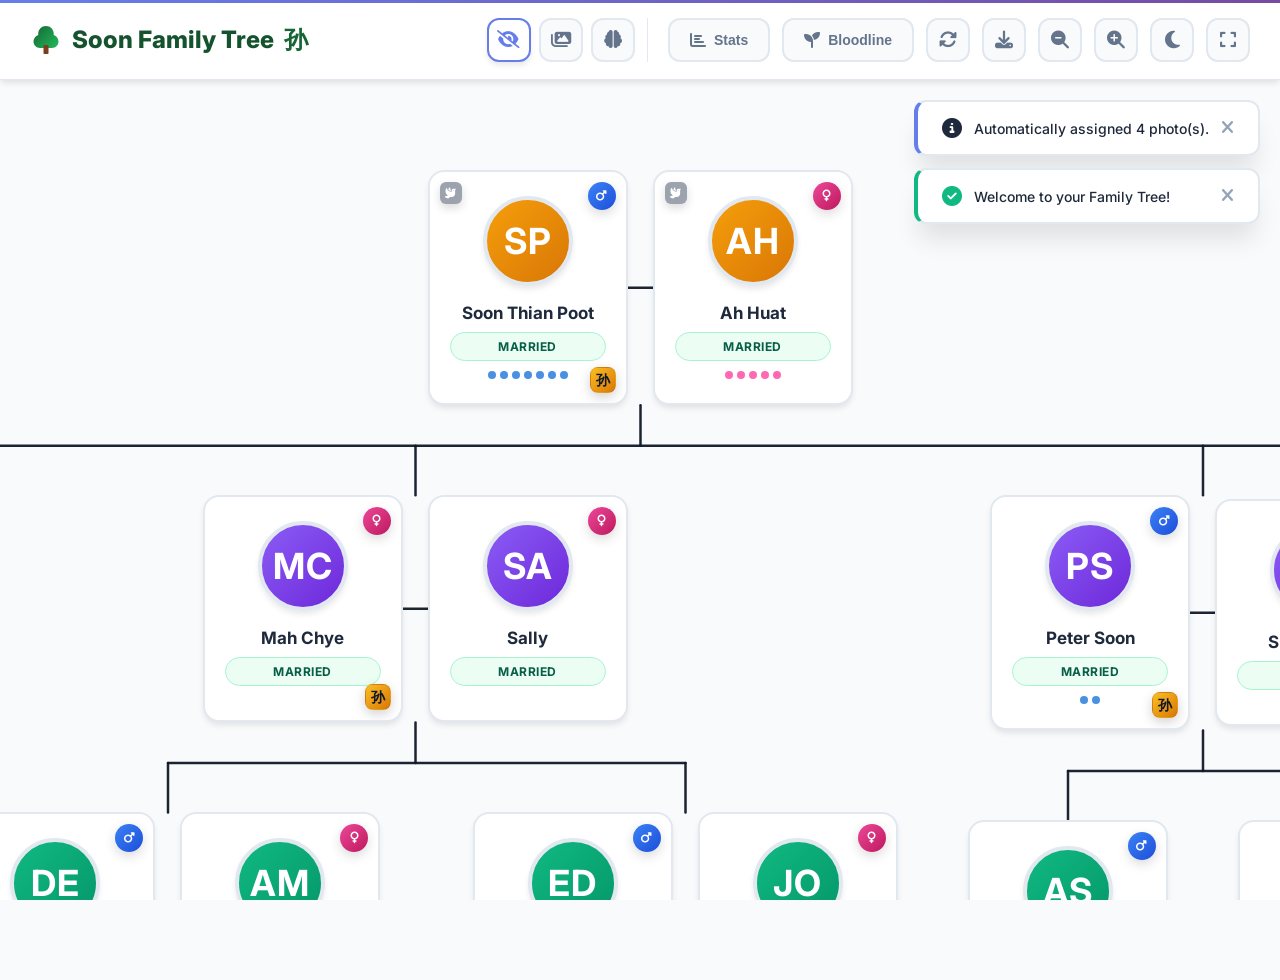
==== index.html @ af9b9096 "Initial commit: Family Tree website with all images" ====
<!DOCTYPE html>
<html lang="en">
<head>
    <meta charset="UTF-8">
    <meta name="viewport" content="width=device-width, initial-scale=1.0">
    <title>Soon Family Tree</title>
    <link rel="preconnect" href="https://fonts.googleapis.com">
    <link rel="preconnect" href="https://fonts.gstatic.com" crossorigin>
    <link href="https://fonts.googleapis.com/css2?family=Inter:wght@400;500;600;700;800;900&display=swap" rel="stylesheet">
    <link rel="stylesheet" href="styles.css">
    <link rel="stylesheet" href="https://cdnjs.cloudflare.com/ajax/libs/font-awesome/6.4.0/css/all.min.css">
</head>
<body>
    <div class="top-controls">
        <div class="app-title">
            <img class="title-logo" src="tree.svg" alt="Tree logo">
            <span class="title-text">Soon Family Tree <span class="title-cn" lang="zh-Hans">孙</span></span>
        </div>
        <div class="view-controls">
            <div class="mode-toggle">
                <button class="control-btn mode-btn is-active" id="modeDiscreetBtn" data-mode="discreet" title="Discreet mode (photos hidden)">
                    <i class="fas fa-eye-slash"></i>
                </button>
                <button class="control-btn mode-btn" id="modeFilledBtn" data-mode="filled" title="Filled mode (photos shown)">
                    <i class="fas fa-images"></i>
                </button>
                <button class="control-btn mode-btn" id="modeQuizBtn" data-mode="quiz" title="Quiz mode (photos shuffled)">
                    <i class="fas fa-brain"></i>
                </button>
            </div>
            <button class="control-btn stats-btn" id="statsBtn" title="Statistics">
                <i class="fas fa-chart-bar"></i>
                <span>Stats</span>
            </button>
            <button class="control-btn stats-btn" id="bloodlineFilterBtn" title="Toggle main bloodline filter">
                <i class="fas fa-seedling"></i>
                <span>Bloodline</span>
            </button>
            <button class="control-btn" id="refreshPhotosBtn" title="Remove all photos from tree">
                <i class="fas fa-sync-alt"></i>
            </button>
            <div style="position: relative;">
                <button class="control-btn" id="exportBtn" title="Export">
                    <i class="fas fa-download"></i>
                </button>
                <div class="export-menu" id="exportMenu">
                    <div class="export-menu-item" id="exportJsonBtn">
                        <i class="fas fa-file-code"></i>
                        <span>Export JSON</span>
                    </div>
                    <div class="export-menu-item" id="printBtn">
                        <i class="fas fa-print"></i>
                        <span>Print Tree</span>
                    </div>
                </div>
            </div>
            <button class="control-btn" id="zoomOutBtn" title="Zoom Out">
                <i class="fas fa-search-minus"></i>
            </button>
            <button class="control-btn" id="zoomInBtn" title="Zoom In">
                <i class="fas fa-search-plus"></i>
            </button>
            <button class="control-btn dark-mode-toggle" id="darkModeBtn" title="Toggle Dark Mode">
                <i class="fas fa-moon"></i>
            </button>
            <button class="control-btn" id="fullscreenBtn" title="Fullscreen">
                <i class="fas fa-expand"></i>
            </button>
        </div>
    </div>

    <!-- Toast Container -->
    <div class="toast-container" id="toastContainer"></div>

    <!-- Stats Modal -->
    <div class="stats-modal" id="statsModal">
        <div class="stats-modal-content">
            <div class="stats-header">
                <h2 class="stats-title">Family Statistics</h2>
                <span class="stats-close" id="statsCloseBtn">&times;</span>
            </div>
            <div class="stats-grid" id="statsGrid">
                <!-- Stats will be generated here -->
            </div>
            <div class="stats-section">
                <h3 class="stats-section-title">
                    <i class="fas fa-layer-group"></i>
                    Generation Breakdown
                </h3>
                <div class="generation-stats" id="generationStats">
                    <!-- Generation stats will be generated here -->
                </div>
            </div>
        </div>
    </div>

    <div class="main-content-wrapper">
        <div class="tree-wrapper" id="treeWrapper">
            <div class="tree-container" id="treeContainer">
                <svg class="connection-lines" id="connectionLines"></svg>
                <div class="tree" id="familyTree">
                    <!-- Family tree will be generated here -->
                </div>
            </div>
        </div>

        <!-- Profile Sidebar -->
        <div id="profileSidebar" class="profile-sidebar">
            <div class="profile-sidebar-content">
                <div class="profile-header">
                    <h2 class="profile-title">MEMBER PROFILE</h2>
                    <span class="profile-close">&times;</span>
                </div>
                <div class="profile-body">
                    <div class="profile-photo-container">
                        <img id="profilePhoto" src="" alt="" class="profile-photo-img">
                        <div id="profilePhotoPlaceholder" class="profile-photo-placeholder">
                            <i class="fas fa-user"></i>
                        </div>
                    </div>
                    
                    <form id="profileEditForm" class="profile-edit-form">
                        <div class="form-group">
                            <label for="profileFirstName">First Name:</label>
                            <input type="text" id="profileFirstName" required>
                        </div>
                        <div class="form-group">
                            <label for="profileLastName">Last Name:</label>
                            <input type="text" id="profileLastName" required>
                        </div>
                        <div class="form-group">
                            <label for="profileBirthday">Birthday:</label>
                            <input type="text" id="profileBirthday" placeholder="dd/mm/yyyy" pattern="\d{2}/\d{2}/\d{4}">
                        </div>
                        <div class="form-group">
                            <label for="profileGender">Gender:</label>
                            <select id="profileGender">
                                <option value="male">Male</option>
                                <option value="female">Female</option>
                            </select>
                        </div>
                        <div class="form-group">
                            <label for="profileRelationship">Relationship Status:</label>
                            <select id="profileRelationship">
                                <option value="single">Single</option>
                                <option value="bf_gf">BF/GF</option>
                                <option value="dating">Dating</option>
                                <option value="married">Married</option>
                            </select>
                        </div>
                        <div class="form-group inline-checkbox">
                            <label class="checkbox-label" for="profilePassedOn">
                                <input type="checkbox" id="profilePassedOn">
                                <span>Passed on</span>
                            </label>
                        </div>
                        <div class="form-group">
                            <label for="profileBiography">Biography:</label>
                            <textarea id="profileBiography" rows="4" placeholder="No biography added yet."></textarea>
                        </div>
                        <div class="profile-form-actions">
                            <button type="submit" class="btn btn-primary">Save Changes</button>
                        </div>
                    </form>
                    
                    <div class="profile-actions">
                        <button class="profile-btn add-child-btn" id="addChildBtn">
                            <i class="fas fa-baby"></i>
                            <span>Add Child</span>
                        </button>
                        <button class="profile-btn add-spouse-btn" id="addSpouseBtn">
                            <i class="fas fa-heart"></i>
                            <span>Add Spouse</span>
                        </button>
                    </div>
                    
                    <div class="family-members-section">
                        <div class="family-group">
                            <div class="family-label">Parents</div>
                            <div id="profileParents" class="family-list"></div>
                        </div>
                        <div class="family-group">
                            <div class="family-label">Children</div>
                            <div id="profileChildren" class="family-list"></div>
                        </div>
                        <div class="family-group">
                            <div class="family-label">Grandchildren</div>
                            <div id="profileGrandchildren" class="family-list"></div>
                        </div>
                    </div>
                </div>
            </div>
        </div>
    </div>

    <div class="photo-gallery">
        <div class="gallery-label">PHOTOS</div>
        <button class="gallery-nav-btn left" id="galleryPrevBtn">
            <i class="fas fa-chevron-left"></i>
        </button>
        <div class="gallery-container" id="photoGallery">
            <!-- Photos will be generated here -->
        </div>
        <button class="gallery-nav-btn right" id="galleryNextBtn">
            <i class="fas fa-chevron-right"></i>
        </button>
    </div>

    <!-- Modal for adding/editing family members -->
    <div id="memberModal" class="modal">
        <div class="modal-content">
            <span class="close">&times;</span>
            <h2 id="modalTitle">Add Family Member</h2>
            <form id="memberForm">
                <div class="form-group">
                    <label for="name">Name:</label>
                    <input type="text" id="name" required>
                </div>
                <div class="form-group">
                    <label for="age">Age:</label>
                    <input type="number" id="age" min="0" max="150">
                </div>
                <div class="form-group">
                    <label for="gender">Gender:</label>
                    <select id="gender">
                        <option value="male">Male</option>
                        <option value="female">Female</option>
                    </select>
                </div>
                <div class="form-group">
                    <label for="relationshipStatus">Relationship Status:</label>
                    <select id="relationshipStatus">
                        <option value="single">Single</option>
                        <option value="bf_gf">BF/GF</option>
                        <option value="dating">Dating</option>
                        <option value="married">Married</option>
                    </select>
                </div>
                <div class="form-group inline-checkbox">
                    <label class="checkbox-label" for="passedOn">
                        <input type="checkbox" id="passedOn">
                        <span>Passed on</span>
                    </label>
                </div>
                <div class="form-group">
                    <label for="photo">Photo URL (optional):</label>
                    <input type="text" id="photo" placeholder="https://...">
                </div>
                <div class="form-group">
                    <label for="relation">Relation:</label>
                    <select id="relation">
                        <option value="parent">Parent</option>
                        <option value="child">Child</option>
                        <option value="spouse">Spouse</option>
                    </select>
                </div>
                <div class="form-actions">
                    <button type="submit" class="btn btn-primary">Save</button>
                    <button type="button" class="btn btn-secondary" id="cancelBtn">Cancel</button>
                </div>
            </form>
        </div>
    </div>


    <script src="script.js"></script>
</body>
</html>
---- styles.css ----
* {
    margin: 0;
    padding: 0;
    box-sizing: border-box;
}

:root {
    --primary-color: #667eea;
    --secondary-color: #764ba2;
    --accent-color: #f093fb;
    --success-color: #10b981;
    --warning-color: #f59e0b;
    --danger-color: #ef4444;
    --connector-color: #111827;
    --connector-opacity: 0.95;
    --tree-level-gap: 90px;
    --tree-sibling-gap: 70px;
    --bg-primary: #ffffff;
    --bg-secondary: #f8fafc;
    --bg-tertiary: #f1f5f9;
    --text-primary: #1e293b;
    --text-secondary: #64748b;
    --text-tertiary: #94a3b8;
    --border-color: #e2e8f0;
    --shadow-sm: 0 1px 2px 0 rgba(0, 0, 0, 0.05);
    --shadow-md: 0 4px 6px -1px rgba(0, 0, 0, 0.1);
    --shadow-lg: 0 10px 15px -3px rgba(0, 0, 0, 0.1);
    --shadow-xl: 0 20px 25px -5px rgba(0, 0, 0, 0.1);
    --gradient-primary: linear-gradient(135deg, #667eea 0%, #764ba2 100%);
    --gradient-accent: linear-gradient(135deg, #f093fb 0%, #f5576c 100%);
    --gradient-success: linear-gradient(135deg, #10b981 0%, #059669 100%);
}

body.dark-mode {
    --bg-primary: #1e293b;
    --bg-secondary: #0f172a;
    --bg-tertiary: #334155;
    --text-primary: #f1f5f9;
    --text-secondary: #cbd5e1;
    --text-tertiary: #94a3b8;
    --border-color: #334155;
    --connector-color: #e5e7eb;
}

body {
    font-family: 'Inter', -apple-system, BlinkMacSystemFont, 'Segoe UI', Roboto, Oxygen, Ubuntu, Cantarell, sans-serif;
    background: var(--bg-secondary);
    min-height: 100vh;
    overflow-x: hidden;
    color: var(--text-primary);
    transition: background 0.3s ease, color 0.3s ease;
}

body.dark-mode .app-title {
    color: #86efac;
}

body.dark-mode .title-cn {
    color: #86efac;
}

/* Top Controls */
.top-controls {
    position: fixed;
    top: 0;
    left: 0;
    right: 0;
    height: 80px;
    background: var(--bg-primary);
    display: flex;
    justify-content: space-between;
    align-items: center;
    padding: 0 30px;
    box-shadow: var(--shadow-md);
    z-index: 100;
    backdrop-filter: blur(10px);
    border-bottom: 1px solid var(--border-color);
}

.top-controls::before {
    content: '';
    position: absolute;
    top: 0;
    left: 0;
    right: 0;
    height: 3px;
    background: var(--gradient-primary);
}

.app-title {
    font-size: 24px;
    font-weight: 800;
    color: #14532d;
    display: flex;
    align-items: center;
    gap: 10px;
}

.title-logo {
    width: 32px;
    height: 32px;
    flex: 0 0 auto;
}

.title-text {
    display: inline-flex;
    align-items: baseline;
    gap: 10px;
}

.title-cn {
    font-weight: 900;
    color: #166534;
    letter-spacing: 0;
}

.search-container {
    position: relative;
    width: 350px;
}

.search-icon {
    position: absolute;
    left: 18px;
    top: 50%;
    transform: translateY(-50%);
    color: var(--text-tertiary);
    font-size: 16px;
    pointer-events: none;
    transition: color 0.3s ease;
}

.search-input {
    width: 100%;
    padding: 14px 18px 14px 48px;
    border: 2px solid var(--border-color);
    border-radius: 12px;
    font-size: 15px;
    outline: none;
    transition: all 0.3s ease;
    background: var(--bg-secondary);
    color: var(--text-primary);
    font-weight: 500;
}

.search-input:focus {
    border-color: var(--primary-color);
    background: var(--bg-primary);
    box-shadow: 0 0 0 4px rgba(102, 126, 234, 0.1);
}

.search-input:focus + .search-icon {
    color: var(--primary-color);
}

.search-input::placeholder {
    color: var(--text-tertiary);
}

.view-controls {
    display: flex;
    gap: 12px;
    align-items: center;
}

.mode-toggle {
    display: flex;
    gap: 8px;
    align-items: center;
    padding-right: 12px;
    margin-right: 8px;
    border-right: 1px solid var(--border-color);
}

.control-btn {
    width: 44px;
    height: 44px;
    border: 2px solid var(--border-color);
    background: var(--bg-secondary);
    border-radius: 12px;
    cursor: pointer;
    display: flex;
    align-items: center;
    justify-content: center;
    transition: all 0.3s cubic-bezier(0.4, 0, 0.2, 1);
    color: var(--text-secondary);
    font-size: 18px;
    position: relative;
    overflow: hidden;
}

.control-btn::before {
    content: '';
    position: absolute;
    top: 50%;
    left: 50%;
    width: 0;
    height: 0;
    border-radius: 50%;
    background: var(--primary-color);
    transform: translate(-50%, -50%);
    transition: width 0.4s, height 0.4s;
    opacity: 0.1;
}

.control-btn:hover::before {
    width: 100px;
    height: 100px;
}

.control-btn:hover {
    background: var(--bg-primary);
    border-color: var(--primary-color);
    color: var(--primary-color);
    transform: translateY(-2px);
    box-shadow: var(--shadow-md);
}

.control-btn.is-active {
    background: var(--bg-primary);
    border-color: var(--primary-color);
    color: var(--primary-color);
    box-shadow: var(--shadow-md);
}

.control-btn:active {
    transform: translateY(0);
}

.control-btn.dark-mode-toggle {
    font-size: 20px;
}

.stats-btn {
    padding: 10px 20px;
    height: 44px;
    width: auto;
    border-radius: 12px;
    font-weight: 600;
    font-size: 14px;
    gap: 8px;
}

.stats-btn i {
    font-size: 16px;
}

/* Main Content Wrapper */
.main-content-wrapper {
    display: flex;
    margin-top: 80px;
    height: calc(100vh - 190px);
}

.main-content-wrapper.mode-discreet {
    height: calc(100vh - 80px);
}

/* Tree Wrapper */
.tree-wrapper {
    flex: 1;
    padding: 60px 40px 140px;
    min-height: calc(100vh - 220px);
    overflow: hidden;
    transition: margin-right 0.3s ease;
    cursor: grab;
    position: relative;
    user-select: none;
    display: flex;
    justify-content: center;
    align-items: flex-start;
}

.main-content-wrapper.mode-discreet .tree-wrapper {
    padding-bottom: 60px;
    min-height: calc(100vh - 140px);
}

.tree-wrapper.panning {
    cursor: grabbing;
}

.tree-container {
    position: relative;
    display: inline-block;
    width: max-content;
    height: max-content;
    transform-origin: 0 0;
    transition: transform 0.1s ease-out;
}

.connection-lines {
    position: absolute;
    top: 0;
    left: 0;
    width: 100%;
    height: 100%;
    pointer-events: none;
    z-index: 1;
}

.tree {
    position: relative;
    z-index: 2;
    display: inline-flex;
    justify-content: center;
    align-items: flex-start;
    gap: var(--tree-sibling-gap);
    padding: 30px 40px 80px;
}

/* Org-chart Tree Layout */
.org-tree {
    display: flex;
    flex-direction: column;
    align-items: center;
    position: relative;
}

.org-node {
    position: relative;
    display: inline-flex;
    flex-direction: column;
    align-items: center;
}

.org-children {
    display: flex;
    flex-direction: row;
    justify-content: center;
    align-items: flex-start;
    gap: var(--tree-sibling-gap);
    margin-top: var(--tree-level-gap);
    flex-wrap: nowrap;
}

.generation-label {
    font-size: 20px;
    font-weight: 800;
    color: var(--primary-color);
    text-align: center;
    margin-bottom: 18px;
    letter-spacing: 2px;
    text-transform: uppercase;
    display: inline-flex;
    align-items: center;
    gap: 12px;
    padding: 10px 24px;
    background: var(--bg-primary);
    border-radius: 12px;
    box-shadow: var(--shadow-md);
    border: 2px solid var(--border-color);
}

.generation-label i {
    font-size: 22px;
    background: var(--gradient-primary);
    -webkit-background-clip: text;
    -webkit-text-fill-color: transparent;
}

.generation-line {
    width: 100%;
    height: 3px;
    background: linear-gradient(to right, transparent, var(--primary-color), transparent);
    margin-bottom: 40px;
    border-radius: 2px;
    box-shadow: 0 2px 8px rgba(102, 126, 234, 0.2);
}

.generation {
    display: flex;
    justify-content: center;
    gap: 50px;
    flex-wrap: wrap;
}

/* Generation 2 - 12 kids in one line */
.generation-wrapper:nth-child(2) .generation {
    flex-wrap: nowrap;
    overflow-x: auto;
    justify-content: flex-start;
    padding: 10px 0;
    gap: 30px;
}

/* Generation 3 and 4 - more spacing for expansion */
.generation-wrapper:nth-child(3) .generation,
.generation-wrapper:nth-child(4) .generation {
    gap: 80px;
}

.couple-container {
    display: flex;
    gap: 25px;
    align-items: center;
}

.children-row {
    display: flex;
    justify-content: center;
    gap: 35px;
    margin-top: 60px;
    flex-wrap: wrap;
}

/* Connection lines sit above background, below cards */
.connection-lines line {
    shape-rendering: geometricPrecision;
}

/* Person Card */
.person-card {
    background: var(--bg-primary);
    border-radius: 16px;
    padding: 24px 20px;
    width: 200px;
    box-shadow: var(--shadow-md);
    cursor: pointer;
    transition: all 0.4s cubic-bezier(0.4, 0, 0.2, 1);
    position: relative;
    flex-shrink: 0;
    user-select: none;
    border: 2px solid var(--border-color);
    overflow: hidden;
}

.person-card::before {
    content: '';
    position: absolute;
    top: 0;
    left: 0;
    right: 0;
    height: 4px;
    background: var(--gradient-primary);
    transform: scaleX(0);
    transition: transform 0.4s ease;
}

.person-card:hover::before {
    transform: scaleX(1);
}

.person-card:hover {
    transform: translateY(-8px) scale(1.02);
    box-shadow: var(--shadow-xl);
    border-color: var(--primary-color);
}

.passed-on-indicator {
    position: absolute;
    top: 10px;
    left: 10px;
    width: 22px;
    height: 22px;
    border-radius: 6px;
    background: #9ca3af;
    color: #ffffff;
    display: flex;
    align-items: center;
    justify-content: center;
    font-size: 11px;
    box-shadow: 0 4px 10px rgba(0, 0, 0, 0.15);
    z-index: 12;
}

.gender-badge {
    position: absolute;
    top: 10px;
    right: 10px;
    width: 28px;
    height: 28px;
    border-radius: 50%;
    display: flex;
    align-items: center;
    justify-content: center;
    color: #fff;
    font-size: 12px;
    box-shadow: 0 4px 12px rgba(0, 0, 0, 0.15);
    z-index: 11;
}

.gender-badge.male {
    background: linear-gradient(135deg, #3b82f6 0%, #1d4ed8 100%);
}

.gender-badge.female {
    background: linear-gradient(135deg, #ec4899 0%, #be185d 100%);
}

.bloodline-badge {
    position: absolute;
    right: 10px;
    bottom: 10px;
    width: 26px;
    height: 26px;
    border-radius: 8px;
    background: linear-gradient(135deg, #fbbf24 0%, #d97706 100%);
    color: #111827;
    display: flex;
    align-items: center;
    justify-content: center;
    font-weight: 900;
    font-size: 14px;
    box-shadow: 0 4px 12px rgba(0, 0, 0, 0.18);
    z-index: 12;
    border: 1px solid rgba(0, 0, 0, 0.08);
}

.bloodline-badge span {
    line-height: 1;
}

.person-card.dimmed-by-filter {
    filter: grayscale(0.35);
}

.person-photo {
    width: 90px;
    height: 90px;
    border-radius: 50%;
    margin: 0 auto 16px;
    object-fit: cover;
    display: block;
    cursor: pointer;
    transition: all 0.3s ease;
    border: 4px solid var(--border-color);
    box-shadow: var(--shadow-md);
}

.person-photo:hover {
    transform: scale(1.1) rotate(5deg);
    border-color: var(--primary-color);
}

.person-photo.drag-over,
.person-placeholder.drag-over {
    border-color: var(--primary-color) !important;
    background: rgba(102, 126, 234, 0.1) !important;
    transform: scale(1.1);
    box-shadow: 0 0 20px rgba(102, 126, 234, 0.5);
}

.person-placeholder {
    width: 90px;
    height: 90px;
    border-radius: 50%;
    margin: 0 auto 16px;
    background: var(--gradient-primary);
    display: flex;
    cursor: pointer;
    transition: all 0.3s ease;
    align-items: center;
    justify-content: center;
    color: white;
    font-size: 36px;
    font-weight: 700;
    cursor: pointer;
    transition: all 0.3s ease;
    border: 4px solid var(--border-color);
    box-shadow: var(--shadow-md);
    text-transform: uppercase;
    letter-spacing: 1px;
}

.person-placeholder:hover {
    transform: scale(1.1) rotate(-5deg);
    box-shadow: var(--shadow-lg);
}

/* Avatar colors based on gender and generation */
.person-placeholder.male {
    background: linear-gradient(135deg, #3b82f6 0%, #1d4ed8 100%);
}

.person-placeholder.female {
    background: linear-gradient(135deg, #ec4899 0%, #be185d 100%);
}

.person-placeholder.generation-1 {
    background: linear-gradient(135deg, #f59e0b 0%, #d97706 100%);
}

.person-placeholder.generation-2 {
    background: linear-gradient(135deg, #8b5cf6 0%, #6d28d9 100%);
}

.person-placeholder.generation-3 {
    background: linear-gradient(135deg, #10b981 0%, #059669 100%);
}

.person-placeholder.generation-4 {
    background: linear-gradient(135deg, #06b6d4 0%, #0891b2 100%);
}

.person-name {
    font-size: 17px;
    font-weight: 700;
    color: var(--text-primary);
    margin-bottom: 8px;
    text-align: center;
    line-height: 1.3;
}

.person-age {
    font-size: 14px;
    color: var(--text-secondary);
    text-align: center;
    margin-bottom: 6px;
    font-weight: 500;
}

.relationship-pill {
    display: inline-flex;
    justify-content: center;
    align-items: center;
    width: 100%;
    padding: 6px 10px;
    border-radius: 999px;
    font-size: 12px;
    font-weight: 700;
    color: #0f172a;
    background: var(--bg-tertiary);
    border: 1px solid var(--border-color);
    margin: 0 auto 10px;
    text-transform: uppercase;
    letter-spacing: 0.5px;
}

.relationship-pill.married {
    color: #065f46;
    background: #ecfdf3;
    border-color: #a7f3d0;
}

.relationship-pill.dating {
    color: #9a3412;
    background: #fff7ed;
    border-color: #fed7aa;
}

.relationship-pill.bf_gf {
    color: #7c2d12;
    background: #fffbeb;
    border-color: #fde68a;
}

.person-birthday {
    font-size: 13px;
    color: var(--text-tertiary);
    text-align: center;
    margin-bottom: 10px;
    display: flex;
    align-items: center;
    justify-content: center;
    gap: 6px;
}

.person-birthday i {
    font-size: 12px;
}

.gender-indicators {
    display: flex;
    justify-content: center;
    gap: 4px;
    flex-wrap: wrap;
}

.gender-dot {
    width: 8px;
    height: 8px;
    border-radius: 50%;
}

.gender-dot.male {
    background: #4A90E2;
}

.gender-dot.female {
    background: #E24A90;
}

.gender-dot.son-dot {
    background: #4A90E2;
}

.gender-dot.daughter-dot {
    background: #FF69B4;
}

/* Photo Gallery */
.photo-gallery {
    position: fixed;
    bottom: 0;
    left: 0;
    right: 0;
    height: 100px;
    background: transparent;
    border-top: none;
    display: flex;
    align-items: flex-end;
    padding: 0 40px 10px 100px;
    gap: 15px;
    z-index: 100;
}

.photo-gallery.mode-discreet {
    display: none;
}

.gallery-label {
    position: absolute;
    left: 30px;
    font-size: 12px;
    font-weight: 600;
    color: #999;
    letter-spacing: 1px;
}

.gallery-container {
    flex: 1;
    display: flex;
    gap: 12px;
    overflow-x: auto;
    overflow-y: hidden;
    scroll-behavior: smooth;
    padding: 0 0 5px 0;
}

.gallery-container::-webkit-scrollbar {
    height: 4px;
}

.gallery-container::-webkit-scrollbar-track {
    background: #f0f0f0;
}

.gallery-container::-webkit-scrollbar-thumb {
    background: #ccc;
    border-radius: 2px;
}

.gallery-photo {
    width: 80px;
    height: 80px;
    border-radius: 50%;
    object-fit: cover;
    cursor: pointer;
    transition: all 0.3s ease;
    flex-shrink: 0;
    border: 3px solid transparent;
}

.gallery-photo:hover {
    border-color: #667eea;
    transform: scale(1.05);
}

.gallery-photo.draggable-photo {
    cursor: grab;
}

.gallery-photo.draggable-photo:active {
    cursor: grabbing;
}

.gallery-photo.photo-used {
    filter: grayscale(100%) brightness(0.7);
    opacity: 0.4;
    cursor: not-allowed;
    border-color: #ccc !important;
}

.gallery-photo.photo-used:hover {
    filter: grayscale(100%) brightness(0.7);
    opacity: 0.5;
    transform: scale(1.0);
    border-color: #999 !important;
}

.gallery-empty {
    display: flex;
    align-items: center;
    gap: 10px;
    font-weight: 600;
    color: #666;
    padding: 20px;
}

.gallery-empty i {
    color: var(--text-tertiary);
    font-size: 16px;
}

.gallery-nav-btn {
    width: 36px;
    height: 36px;
    border: 1px solid #e0e0e0;
    background: white;
    border-radius: 50%;
    cursor: pointer;
    display: flex;
    align-items: center;
    justify-content: center;
    transition: all 0.3s ease;
    color: #666;
}

.gallery-nav-btn:hover {
    background: #f5f5f5;
    border-color: #999;
}

.gallery-nav-btn.left {
    position: absolute;
    left: 10px;
}

.gallery-nav-btn.right {
    position: absolute;
    right: 10px;
}

/* Toast Notifications */
.toast-container {
    position: fixed;
    top: 100px;
    right: 20px;
    z-index: 9999;
    display: flex;
    flex-direction: column;
    gap: 12px;
    pointer-events: none;
}

.toast {
    background: var(--bg-primary);
    color: var(--text-primary);
    padding: 16px 24px;
    border-radius: 12px;
    box-shadow: var(--shadow-xl);
    display: flex;
    align-items: center;
    gap: 12px;
    min-width: 300px;
    max-width: 400px;
    animation: slideInRight 0.4s cubic-bezier(0.4, 0, 0.2, 1);
    pointer-events: all;
    border: 2px solid var(--border-color);
    border-left: 4px solid var(--primary-color);
}

.toast.success {
    border-left-color: var(--success-color);
}

.toast.error {
    border-left-color: var(--danger-color);
}

.toast.warning {
    border-left-color: var(--warning-color);
}

.toast-icon {
    font-size: 20px;
    flex-shrink: 0;
}

.toast.success .toast-icon {
    color: var(--success-color);
}

.toast.error .toast-icon {
    color: var(--danger-color);
}

.toast.warning .toast-icon {
    color: var(--warning-color);
}

.toast-message {
    flex: 1;
    font-size: 14px;
    font-weight: 500;
}

.toast-close {
    cursor: pointer;
    color: var(--text-tertiary);
    font-size: 18px;
    transition: color 0.2s;
}

.toast-close:hover {
    color: var(--text-primary);
}

@keyframes slideInRight {
    from {
        transform: translateX(400px);
        opacity: 0;
    }
    to {
        transform: translateX(0);
        opacity: 1;
    }
}

@keyframes slideOutRight {
    from {
        transform: translateX(0);
        opacity: 1;
    }
    to {
        transform: translateX(400px);
        opacity: 0;
    }
}

.toast.removing {
    animation: slideOutRight 0.3s cubic-bezier(0.4, 0, 1, 1) forwards;
}

/* Stats Modal */
.stats-modal {
    display: none;
    position: fixed;
    z-index: 1001;
    left: 0;
    top: 0;
    width: 100%;
    height: 100%;
    background-color: rgba(0, 0, 0, 0.6);
    backdrop-filter: blur(4px);
    animation: fadeIn 0.3s ease;
}

.stats-modal.active {
    display: flex;
    align-items: center;
    justify-content: center;
}

.stats-modal-content {
    background: var(--bg-primary);
    border-radius: 20px;
    padding: 40px;
    width: 90%;
    max-width: 800px;
    max-height: 80vh;
    overflow-y: auto;
    box-shadow: var(--shadow-xl);
    animation: slideUp 0.4s cubic-bezier(0.4, 0, 0.2, 1);
    border: 2px solid var(--border-color);
}

@keyframes slideUp {
    from {
        transform: translateY(50px);
        opacity: 0;
    }
    to {
        transform: translateY(0);
        opacity: 1;
    }
}

.stats-header {
    display: flex;
    justify-content: space-between;
    align-items: center;
    margin-bottom: 30px;
}

.stats-title {
    font-size: 32px;
    font-weight: 800;
    background: var(--gradient-primary);
    -webkit-background-clip: text;
    -webkit-text-fill-color: transparent;
    background-clip: text;
}

.stats-close {
    font-size: 32px;
    color: var(--text-tertiary);
    cursor: pointer;
    transition: color 0.3s;
    width: 36px;
    height: 36px;
    display: flex;
    align-items: center;
    justify-content: center;
    border-radius: 8px;
}

.stats-close:hover {
    color: var(--text-primary);
    background: var(--bg-secondary);
}

.stats-grid {
    display: grid;
    grid-template-columns: repeat(auto-fit, minmax(200px, 1fr));
    gap: 20px;
    margin-bottom: 30px;
}

.stat-card {
    background: var(--bg-secondary);
    border-radius: 16px;
    padding: 24px;
    text-align: center;
    border: 2px solid var(--border-color);
    transition: all 0.3s ease;
}

.stat-card:hover {
    transform: translateY(-4px);
    box-shadow: var(--shadow-lg);
    border-color: var(--primary-color);
}

.stat-icon {
    font-size: 32px;
    margin-bottom: 12px;
    background: var(--gradient-primary);
    -webkit-background-clip: text;
    -webkit-text-fill-color: transparent;
    background-clip: text;
}

.stat-value {
    font-size: 36px;
    font-weight: 800;
    color: var(--text-primary);
    margin-bottom: 8px;
}

.stat-label {
    font-size: 14px;
    color: var(--text-secondary);
    font-weight: 600;
    text-transform: uppercase;
    letter-spacing: 1px;
}

.stats-section {
    margin-top: 30px;
}

.stats-section-title {
    font-size: 20px;
    font-weight: 700;
    color: var(--text-primary);
    margin-bottom: 16px;
    display: flex;
    align-items: center;
    gap: 10px;
}

.stats-section-title i {
    color: var(--primary-color);
}

.generation-stats {
    display: flex;
    flex-direction: column;
    gap: 12px;
}

.generation-stat-item {
    background: var(--bg-secondary);
    border-radius: 12px;
    padding: 16px 20px;
    display: flex;
    justify-content: space-between;
    align-items: center;
    border: 2px solid var(--border-color);
}

.generation-stat-label {
    font-weight: 600;
    color: var(--text-primary);
    font-size: 15px;
}

.generation-stat-value {
    font-weight: 700;
    color: var(--primary-color);
    font-size: 18px;
}

/* Loading Spinner */
.loading-spinner {
    display: inline-block;
    width: 20px;
    height: 20px;
    border: 3px solid var(--border-color);
    border-top-color: var(--primary-color);
    border-radius: 50%;
    animation: spin 0.8s linear infinite;
}

@keyframes spin {
    to {
        transform: rotate(360deg);
    }
}

/* Export Menu */
.export-menu {
    position: absolute;
    top: 60px;
    right: 0;
    background: var(--bg-primary);
    border-radius: 12px;
    box-shadow: var(--shadow-xl);
    padding: 8px;
    min-width: 200px;
    border: 2px solid var(--border-color);
    display: none;
    z-index: 1000;
}

.export-menu.active {
    display: block;
    animation: slideDown 0.3s ease;
}

.export-menu-item {
    padding: 12px 16px;
    border-radius: 8px;
    cursor: pointer;
    transition: all 0.2s ease;
    display: flex;
    align-items: center;
    gap: 12px;
    color: var(--text-primary);
    font-weight: 500;
    font-size: 14px;
}

.export-menu-item:hover {
    background: var(--bg-secondary);
    color: var(--primary-color);
}

.export-menu-item i {
    font-size: 16px;
    width: 20px;
}

/* Modal Styles */
.modal {
    display: none;
    position: fixed;
    z-index: 1000;
    left: 0;
    top: 0;
    width: 100%;
    height: 100%;
    background-color: rgba(0, 0, 0, 0.5);
    animation: fadeIn 0.3s ease;
}

@keyframes fadeIn {
    from { opacity: 0; }
    to { opacity: 1; }
}

.modal-content {
    background-color: white;
    margin: 5% auto;
    padding: 30px;
    border-radius: 15px;
    width: 90%;
    max-width: 500px;
    box-shadow: 0 10px 40px rgba(0, 0, 0, 0.3);
    animation: slideDown 0.3s ease;
}

@keyframes slideDown {
    from {
        transform: translateY(-50px);
        opacity: 0;
    }
    to {
        transform: translateY(0);
        opacity: 1;
    }
}

.close {
    color: #aaa;
    float: right;
    font-size: 28px;
    font-weight: bold;
    cursor: pointer;
    transition: color 0.3s ease;
    line-height: 20px;
}

.close:hover {
    color: #000;
}

#modalTitle {
    color: #333;
    margin-bottom: 20px;
    font-size: 1.8em;
}

.form-group {
    margin-bottom: 20px;
}

.form-group label {
    display: block;
    margin-bottom: 8px;
    color: #333;
    font-weight: 600;
}

.form-group input,
.form-group select,
.form-group textarea {
    width: 100%;
    padding: 12px;
    border: 2px solid #e0e0e0;
    border-radius: 8px;
    font-size: 1em;
    transition: border-color 0.3s ease;
}

.form-group input:focus,
.form-group select:focus,
.form-group textarea:focus {
    outline: none;
    border-color: #667eea;
}

.form-actions {
    display: flex;
    gap: 10px;
    justify-content: flex-end;
    margin-top: 25px;
}

.btn {
    padding: 12px 24px;
    border: none;
    border-radius: 8px;
    font-size: 1em;
    cursor: pointer;
    transition: all 0.3s ease;
    font-weight: 600;
}

.btn-primary {
    background: #667eea;
    color: white;
}

.btn-primary:hover {
    background: #5568d3;
}

.btn-secondary {
    background: #f0f0f0;
    color: #333;
}

.btn-secondary:hover {
    background: #e0e0e0;
}

/* Print Styles */
@media print {
    .top-controls,
    .photo-gallery,
    .profile-sidebar,
    .toast-container,
    .control-btn,
    .edit-btn {
        display: none !important;
    }

    body {
        background: white !important;
    }

    .person-card {
        break-inside: avoid;
        box-shadow: none !important;
        border: 1px solid #ddd !important;
    }

    .main-content-wrapper {
        margin-top: 0 !important;
        height: auto !important;
    }

    .tree-wrapper {
        padding: 20px !important;
    }
}

/* Responsive Design */
@media (max-width: 1200px) {
    .stats-btn span {
        display: none;
    }
    
    .stats-btn {
        width: 44px;
        padding: 10px;
    }
}

@media (max-width: 768px) {
    .top-controls {
        padding: 0 15px;
        height: 70px;
        flex-wrap: wrap;
    }

    .app-title {
        font-size: 18px;
    }

    .app-title span {
        display: none;
    }

    .search-container {
        width: 180px;
    }

    .view-controls {
        gap: 8px;
    }

    .control-btn {
        width: 38px;
        height: 38px;
        font-size: 14px;
    }

    .person-card {
        width: 160px;
        padding: 18px 15px;
    }

    .person-photo,
    .person-placeholder {
        width: 70px;
        height: 70px;
    }

    .person-placeholder {
        font-size: 28px;
    }

    .photo-gallery {
        padding: 0 50px 0 100px;
    }

    .gallery-label {
        left: 15px;
    }

    .stats-modal-content {
        padding: 24px;
        max-width: 95%;
    }

    .stats-grid {
        grid-template-columns: repeat(auto-fit, minmax(150px, 1fr));
        gap: 12px;
    }

    .profile-sidebar {
        width: 100%;
        position: fixed;
        left: 0;
        top: 70px;
        height: calc(100vh - 70px);
        z-index: 200;
    }
}

@media (max-width: 480px) {
    .search-container {
        display: none;
    }

    .stats-grid {
        grid-template-columns: 1fr 1fr;
    }

    .person-card {
        width: 140px;
    }
}

/* Smooth Animations */
@keyframes pulse {
    0%, 100% {
        opacity: 1;
    }
    50% {
        opacity: 0.5;
    }
}

.loading {
    animation: pulse 1.5s ease-in-out infinite;
}

/* Scrollbar Styling */
::-webkit-scrollbar {
    width: 8px;
    height: 8px;
}

::-webkit-scrollbar-track {
    background: var(--bg-secondary);
}

::-webkit-scrollbar-thumb {
    background: var(--text-tertiary);
    border-radius: 4px;
}

::-webkit-scrollbar-thumb:hover {
    background: var(--text-secondary);
}

/* Focus Styles for Accessibility */
button:focus-visible,
input:focus-visible,
select:focus-visible,
textarea:focus-visible {
    outline: 3px solid var(--primary-color);
    outline-offset: 2px;
}

/* Smooth Scroll */
html {
    scroll-behavior: smooth;
}

/* Edit Button on Cards */
.edit-btn {
    position: absolute;
    top: auto;
    bottom: 12px;
    right: 12px;
    width: 32px;
    height: 32px;
    border: 2px solid var(--border-color);
    background: var(--bg-secondary);
    border-radius: 50%;
    cursor: pointer;
    display: none;
    align-items: center;
    justify-content: center;
    color: var(--text-secondary);
    font-size: 13px;
    transition: all 0.3s ease;
    z-index: 10;
    backdrop-filter: blur(10px);
}

.person-card:hover .edit-btn {
    display: flex;
}

.edit-btn:hover {
    background: var(--primary-color);
    color: white;
    border-color: var(--primary-color);
    transform: scale(1.1) rotate(90deg);
}

/* Profile Sidebar Styles */
.profile-sidebar {
    width: 400px;
    background-color: white;
    border-left: 1px solid #e0e0e0;
    display: none;
    flex-shrink: 0;
    height: 100%;
    overflow-y: auto;
    box-shadow: -2px 0 10px rgba(0, 0, 0, 0.05);
}

.profile-sidebar.active {
    display: block;
}

.profile-sidebar-content {
    padding: 30px;
    height: 100%;
}

.profile-header {
    display: flex;
    justify-content: space-between;
    align-items: center;
    margin-bottom: 30px;
}

.profile-title {
    font-size: 14px;
    font-weight: 600;
    color: #999;
    letter-spacing: 1px;
    text-transform: uppercase;
    margin: 0;
}

.profile-close {
    color: #000;
    font-size: 28px;
    font-weight: bold;
    cursor: pointer;
    transition: color 0.3s ease;
    line-height: 20px;
    width: 24px;
    height: 24px;
    display: flex;
    align-items: center;
    justify-content: center;
}

.profile-close:hover {
    color: #666;
}

.profile-body {
    display: flex;
    flex-direction: column;
    align-items: center;
    text-align: center;
}

.profile-edit-form {
    width: 100%;
    margin-top: 20px;
    text-align: left;
}

.profile-edit-form .form-group {
    margin-bottom: 20px;
}

.profile-edit-form .form-group label {
    display: block;
    margin-bottom: 8px;
    color: #333;
    font-weight: 600;
    font-size: 14px;
}

.profile-edit-form .form-group input,
.profile-edit-form .form-group select,
.profile-edit-form .form-group textarea {
    width: 100%;
    padding: 10px;
    border: 2px solid #e0e0e0;
    border-radius: 8px;
    font-size: 14px;
    font-family: inherit;
    transition: border-color 0.3s ease;
}

.profile-edit-form .form-group input:focus,
.profile-edit-form .form-group select:focus,
.profile-edit-form .form-group textarea:focus {
    outline: none;
    border-color: #667eea;
}

.profile-edit-form .form-group textarea {
    resize: vertical;
    min-height: 80px;
}

.profile-form-actions {
    margin-top: 25px;
    margin-bottom: 25px;
}

.profile-form-actions .btn {
    width: 100%;
}

.profile-photo-container {
    position: relative;
    margin-bottom: 20px;
}

.profile-photo-img {
    width: 120px;
    height: 120px;
    border-radius: 50%;
    object-fit: cover;
    display: block;
    transition: all 0.3s ease;
    cursor: pointer;
}

.profile-photo-img.drag-over {
    border: 4px solid var(--primary-color) !important;
    box-shadow: 0 0 25px rgba(102, 126, 234, 0.6);
    transform: scale(1.1);
}

.profile-photo-placeholder {
    width: 120px;
    height: 120px;
    border-radius: 50%;
    background: var(--gradient-primary);
    display: flex;
    align-items: center;
    justify-content: center;
    color: white;
    font-size: 48px;
    font-weight: 700;
    text-transform: uppercase;
    letter-spacing: 2px;
    border: 4px solid var(--border-color);
    box-shadow: var(--shadow-lg);
    transition: all 0.3s ease;
    cursor: pointer;
}

.profile-photo-placeholder.drag-over {
    border-color: var(--primary-color) !important;
    box-shadow: 0 0 25px rgba(102, 126, 234, 0.6);
    transform: scale(1.1);
    background: rgba(102, 126, 234, 0.2) !important;
}

.profile-photo-container.drag-over {
    background: rgba(102, 126, 234, 0.1);
    border-radius: 50%;
}

.profile-photo-placeholder.male {
    background: linear-gradient(135deg, #3b82f6 0%, #1d4ed8 100%);
}

.profile-photo-placeholder.female {
    background: linear-gradient(135deg, #ec4899 0%, #be185d 100%);
}

.profile-photo-placeholder.generation-1 {
    background: linear-gradient(135deg, #f59e0b 0%, #d97706 100%);
}

.profile-photo-placeholder.generation-2 {
    background: linear-gradient(135deg, #8b5cf6 0%, #6d28d9 100%);
}

.profile-photo-placeholder.generation-3 {
    background: linear-gradient(135deg, #10b981 0%, #059669 100%);
}

.profile-photo-placeholder.generation-4 {
    background: linear-gradient(135deg, #06b6d4 0%, #0891b2 100%);
}

.profile-name {
    font-size: 28px;
    font-weight: 700;
    color: #1a365d;
    margin-bottom: 12px;
}

.profile-birthdate {
    display: flex;
    align-items: center;
    justify-content: center;
    gap: 8px;
    font-size: 14px;
    color: #666;
    margin-bottom: 30px;
}

.profile-birthdate i {
    font-size: 14px;
    color: #999;
}

.profile-birthdate span {
    display: inline-block;
}

.profile-biography {
    width: 100%;
    margin-bottom: 30px;
}

.biography-label {
    font-size: 12px;
    font-weight: 600;
    color: #999;
    letter-spacing: 1px;
    text-transform: uppercase;
    margin-bottom: 10px;
    text-align: left;
}

.biography-content {
    background: #f5f5f5;
    border-radius: 8px;
    padding: 15px;
    font-size: 14px;
    color: #666;
    text-align: left;
    min-height: 60px;
    font-style: italic;
}

.biography-content:not(:empty):not(.empty-bio) {
    font-style: normal;
    color: #333;
}

.profile-actions {
    display: flex;
    flex-direction: column;
    gap: 12px;
    width: 100%;
    margin-top: 20px;
}

.profile-btn {
    display: flex;
    align-items: center;
    justify-content: center;
    gap: 10px;
    padding: 12px 20px;
    border: 2px solid;
    border-radius: 8px;
    font-size: 14px;
    font-weight: 600;
    cursor: pointer;
    transition: all 0.3s ease;
    background: white;
}

.profile-btn i {
    font-size: 14px;
}

.add-child-btn {
    background: #f3e8ff;
    border-color: #9333ea;
    color: #6b21a8;
}

.add-child-btn:hover {
    background: #e9d5ff;
    border-color: #7c3aed;
}

.add-spouse-btn {
    background: #fce7f3;
    border-color: #ec4899;
    color: #be185d;
}

.add-spouse-btn:hover {
    background: #fbcfe8;
    border-color: #f472b6;
}

/* Family Members Section */
.family-members-section {
    width: 100%;
    margin-top: 30px;
    border-top: 1px solid #e0e0e0;
    padding-top: 20px;
}

.family-group {
    margin-bottom: 25px;
}

.family-label {
    font-size: 12px;
    font-weight: 600;
    color: #999;
    letter-spacing: 1px;
    text-transform: uppercase;
    margin-bottom: 10px;
}

.family-list {
    display: flex;
    flex-direction: column;
    gap: 8px;
}

.family-member-item {
    padding: 8px 12px;
    background: #f5f5f5;
    border-radius: 6px;
    font-size: 14px;
    color: #333;
    cursor: pointer;
    transition: all 0.2s ease;
    border: 1px solid transparent;
}

.family-member-item:hover {
    background: #e9e9e9;
    border-color: #667eea;
    color: #667eea;
}

.family-member-item.empty {
    color: #999;
    font-style: italic;
    cursor: default;
}

.family-member-item.empty:hover {
    background: #f5f5f5;
    border-color: transparent;
    color: #999;
}

.inline-checkbox .checkbox-label {
    display: inline-flex;
    align-items: center;
    gap: 10px;
    cursor: pointer;
    color: var(--text-primary);
    font-weight: 600;
}

.inline-checkbox input[type="checkbox"] {
    width: 16px;
    height: 16px;
}
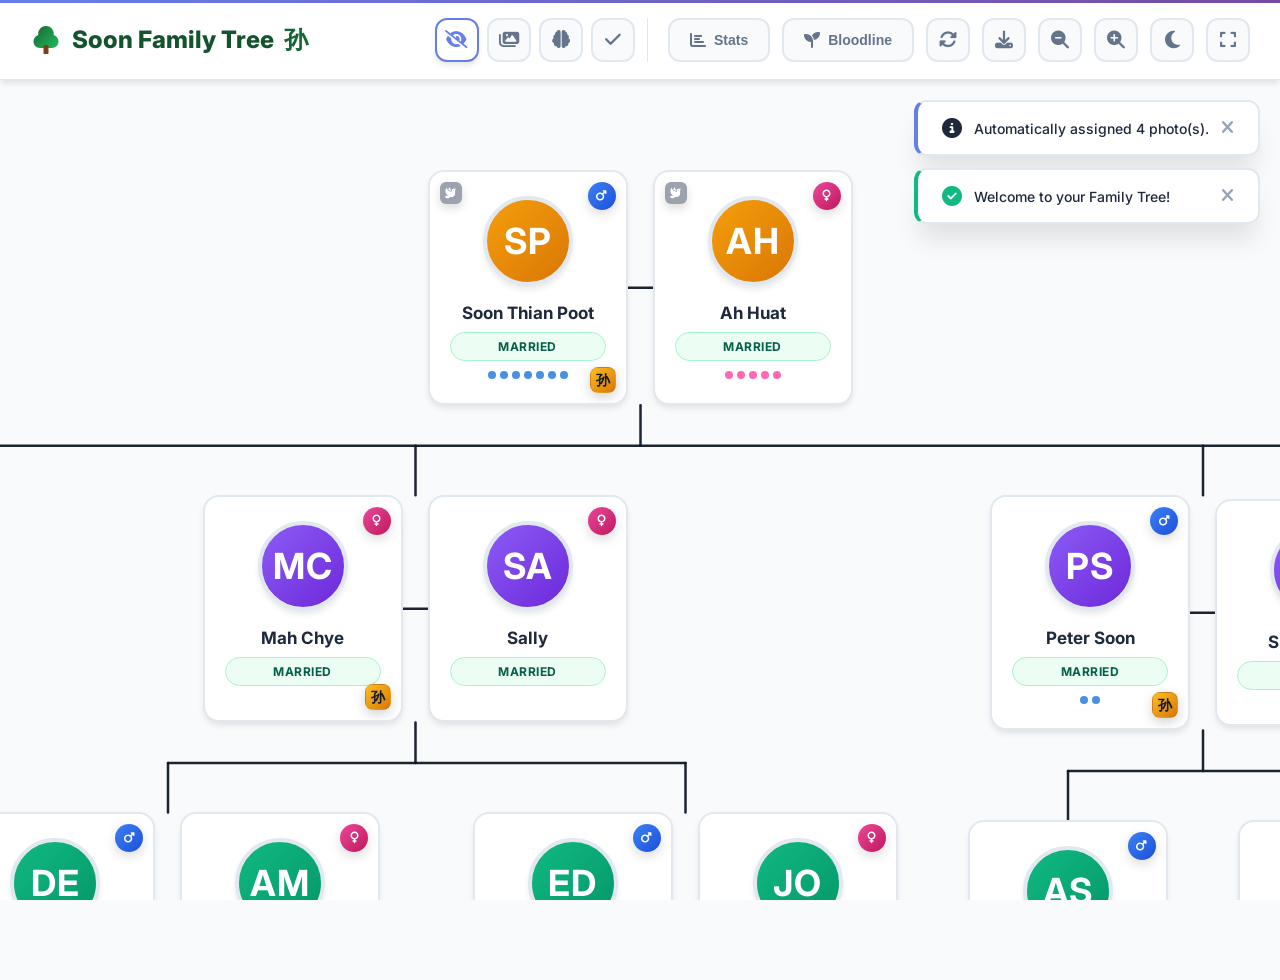
==== commit a5f1afd5: "Add quiz mode grading and drag-drop fixes" ====
--- a/index.html
+++ b/index.html
@@ -27,6 +27,9 @@
                 <button class="control-btn mode-btn" id="modeQuizBtn" data-mode="quiz" title="Quiz mode (photos shuffled)">
                     <i class="fas fa-brain"></i>
                 </button>
+                <button class="control-btn quiz-btn" id="quizCheckBtn" title="Check quiz answers">
+                    <i class="fas fa-check"></i>
+                </button>
             </div>
             <button class="control-btn stats-btn" id="statsBtn" title="Statistics">
                 <i class="fas fa-chart-bar"></i>
--- a/styles.css
+++ b/styles.css
@@ -172,6 +172,14 @@
     border-right: 1px solid var(--border-color);
 }
 
+.quiz-btn {
+    display: none;
+}
+
+.quiz-btn.is-visible {
+    display: flex;
+}
+
 .control-btn {
     width: 44px;
     height: 44px;
@@ -447,6 +455,30 @@
     border-color: var(--primary-color);
 }
 
+.quiz-status {
+    position: absolute;
+    top: 10px;
+    left: 10px;
+    width: 26px;
+    height: 26px;
+    border-radius: 50%;
+    display: flex;
+    align-items: center;
+    justify-content: center;
+    color: #fff;
+    font-size: 14px;
+    box-shadow: 0 4px 12px rgba(0, 0, 0, 0.18);
+    z-index: 14;
+}
+
+.quiz-correct {
+    background: #10b981;
+}
+
+.quiz-wrong {
+    background: #ef4444;
+}
+
 .passed-on-indicator {
     position: absolute;
     top: 10px;
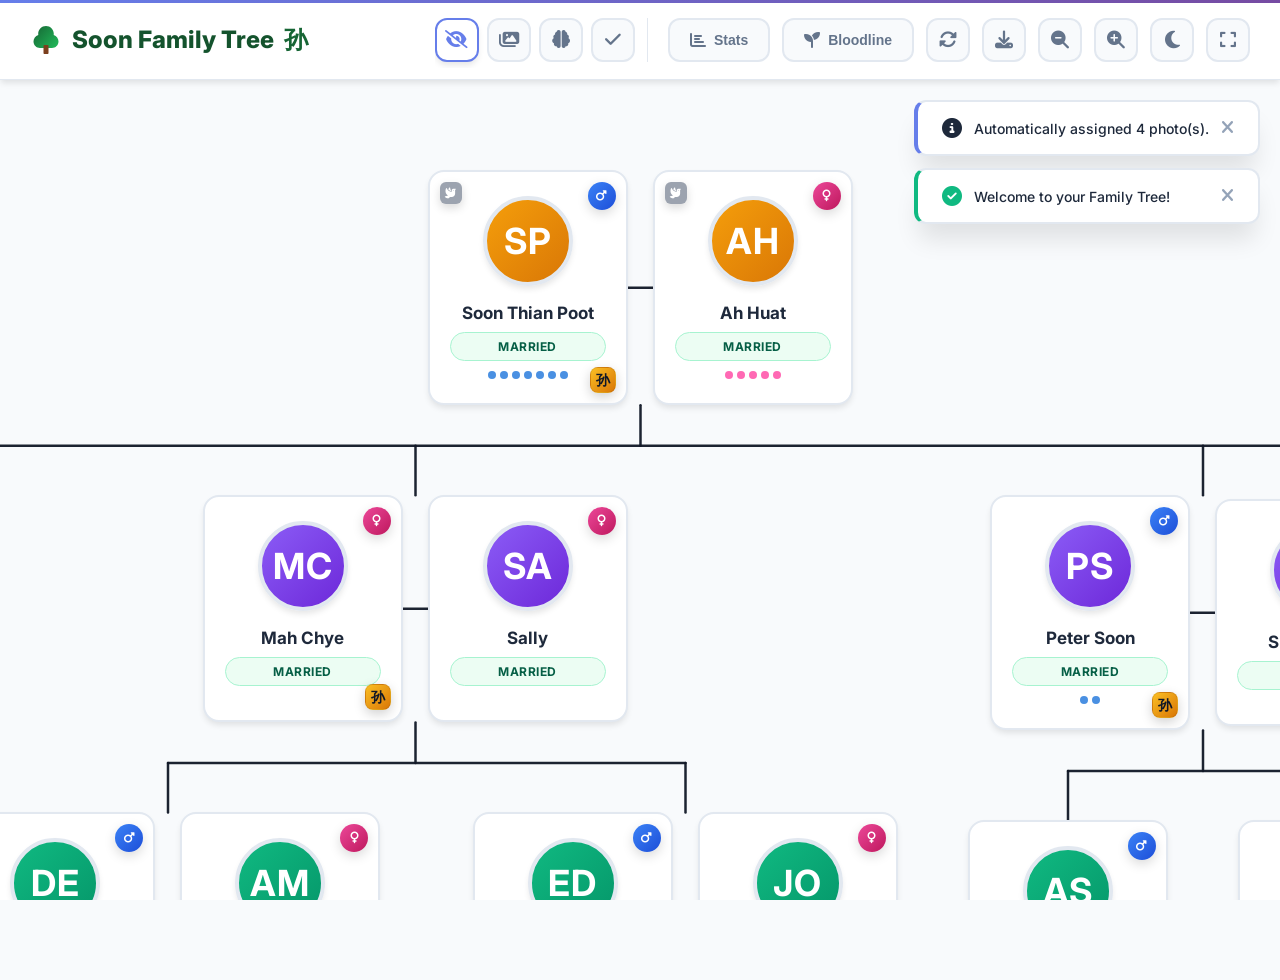
==== commit ee5285da: "Pre-launch audit: Phase 1-5 improvements Phase 1 (Visual/UX): Dark mode for modals/sidebar, image er" ====
--- a/index.html
+++ b/index.html
@@ -116,7 +116,7 @@
                 </div>
                 <div class="profile-body">
                     <div class="profile-photo-container">
-                        <img id="profilePhoto" src="" alt="" class="profile-photo-img">
+                        <img id="profilePhoto" src="[data-uri]" alt="" class="profile-photo-img" style="display:none">
                         <div id="profilePhotoPlaceholder" class="profile-photo-placeholder">
                             <i class="fas fa-user"></i>
                         </div>
--- a/styles.css
+++ b/styles.css
@@ -161,6 +161,10 @@
     display: flex;
     gap: 12px;
     align-items: center;
+    flex-wrap: wrap;
+    overflow-x: auto;
+    padding: 6px 0;
+    -webkit-overflow-scrolling: touch;
 }
 
 .mode-toggle {
@@ -277,6 +281,8 @@
     display: flex;
     justify-content: center;
     align-items: flex-start;
+    touch-action: none;
+    overscroll-behavior: contain;
 }
 
 .main-content-wrapper.mode-discreet .tree-wrapper {
@@ -364,6 +370,7 @@
     font-size: 22px;
     background: var(--gradient-primary);
     -webkit-background-clip: text;
+    background-clip: text;
     -webkit-text-fill-color: transparent;
 }
 
@@ -587,8 +594,6 @@
     color: white;
     font-size: 36px;
     font-weight: 700;
-    cursor: pointer;
-    transition: all 0.3s ease;
     border: 4px solid var(--border-color);
     box-shadow: var(--shadow-md);
     text-transform: uppercase;
@@ -632,6 +637,8 @@
     margin-bottom: 8px;
     text-align: center;
     line-height: 1.3;
+    word-break: break-word;
+    overflow-wrap: break-word;
 }
 
 .person-age {
@@ -746,7 +753,7 @@
     left: 30px;
     font-size: 12px;
     font-weight: 600;
-    color: #999;
+    color: var(--text-tertiary);
     letter-spacing: 1px;
 }
 
@@ -765,12 +772,16 @@
 }
 
 .gallery-container::-webkit-scrollbar-track {
-    background: #f0f0f0;
+    background: var(--bg-secondary);
 }
 
 .gallery-container::-webkit-scrollbar-thumb {
-    background: #ccc;
+    background: var(--text-tertiary);
     border-radius: 2px;
+}
+
+.gallery-container::-webkit-scrollbar-thumb:hover {
+    background: var(--text-secondary);
 }
 
 .gallery-photo {
@@ -816,7 +827,7 @@
     align-items: center;
     gap: 10px;
     font-weight: 600;
-    color: #666;
+    color: var(--text-secondary);
     padding: 20px;
 }
 
@@ -828,20 +839,21 @@
 .gallery-nav-btn {
     width: 36px;
     height: 36px;
-    border: 1px solid #e0e0e0;
-    background: white;
+    border: 2px solid var(--border-color);
+    background: var(--bg-primary);
     border-radius: 50%;
     cursor: pointer;
     display: flex;
     align-items: center;
     justify-content: center;
     transition: all 0.3s ease;
-    color: #666;
+    color: var(--text-secondary);
 }
 
 .gallery-nav-btn:hover {
-    background: #f5f5f5;
-    border-color: #999;
+    background: var(--bg-secondary);
+    border-color: var(--text-tertiary);
+    color: var(--text-primary);
 }
 
 .gallery-nav-btn.left {
@@ -1204,13 +1216,14 @@
 }
 
 .modal-content {
-    background-color: white;
+    background: var(--bg-primary);
     margin: 5% auto;
     padding: 30px;
     border-radius: 15px;
     width: 90%;
     max-width: 500px;
-    box-shadow: 0 10px 40px rgba(0, 0, 0, 0.3);
+    box-shadow: var(--shadow-xl);
+    border: 2px solid var(--border-color);
     animation: slideDown 0.3s ease;
 }
 
@@ -1226,7 +1239,7 @@
 }
 
 .close {
-    color: #aaa;
+    color: var(--text-tertiary);
     float: right;
     font-size: 28px;
     font-weight: bold;
@@ -1236,11 +1249,11 @@
 }
 
 .close:hover {
-    color: #000;
+    color: var(--text-primary);
 }
 
 #modalTitle {
-    color: #333;
+    color: var(--text-primary);
     margin-bottom: 20px;
     font-size: 1.8em;
 }
@@ -1252,7 +1265,7 @@
 .form-group label {
     display: block;
     margin-bottom: 8px;
-    color: #333;
+    color: var(--text-primary);
     font-weight: 600;
 }
 
@@ -1261,9 +1274,11 @@
 .form-group textarea {
     width: 100%;
     padding: 12px;
-    border: 2px solid #e0e0e0;
+    border: 2px solid var(--border-color);
     border-radius: 8px;
     font-size: 1em;
+    background: var(--bg-primary);
+    color: var(--text-primary);
     transition: border-color 0.3s ease;
 }
 
@@ -1292,7 +1307,7 @@
 }
 
 .btn-primary {
-    background: #667eea;
+    background: var(--primary-color);
     color: white;
 }
 
@@ -1301,12 +1316,12 @@
 }
 
 .btn-secondary {
-    background: #f0f0f0;
-    color: #333;
+    background: var(--bg-tertiary);
+    color: var(--text-primary);
 }
 
 .btn-secondary:hover {
-    background: #e0e0e0;
+    background: var(--border-color);
 }
 
 /* Print Styles */
@@ -1341,6 +1356,22 @@
 }
 
 /* Responsive Design */
+@media (max-width: 1024px) {
+    :root {
+        --tree-level-gap: 70px;
+        --tree-sibling-gap: 50px;
+    }
+
+    .tree-wrapper {
+        padding: 40px 20px 120px;
+    }
+
+    .tree {
+        padding: 24px 24px 70px;
+        gap: 50px;
+    }
+}
+
 @media (max-width: 1200px) {
     .stats-btn span {
         display: none;
@@ -1353,6 +1384,11 @@
 }
 
 @media (max-width: 768px) {
+    :root {
+        --tree-level-gap: 60px;
+        --tree-sibling-gap: 40px;
+    }
+
     .top-controls {
         padding: 0 15px;
         height: 70px;
@@ -1363,7 +1399,11 @@
         font-size: 18px;
     }
 
-    .app-title span {
+    .app-title .title-text {
+        font-size: 14px;
+    }
+
+    .app-title .title-cn {
         display: none;
     }
 
@@ -1384,6 +1424,21 @@
     .person-card {
         width: 160px;
         padding: 18px 15px;
+    }
+
+    .main-content-wrapper {
+        flex-direction: column;
+        height: auto;
+        min-height: calc(100vh - 140px);
+    }
+
+    .tree-wrapper {
+        padding: 30px 16px 120px;
+        min-height: auto;
+    }
+
+    .tree {
+        gap: 40px;
     }
 
     .person-photo,
@@ -1521,13 +1576,13 @@
 /* Profile Sidebar Styles */
 .profile-sidebar {
     width: 400px;
-    background-color: white;
-    border-left: 1px solid #e0e0e0;
+    background: var(--bg-primary);
+    border-left: 2px solid var(--border-color);
     display: none;
     flex-shrink: 0;
     height: 100%;
     overflow-y: auto;
-    box-shadow: -2px 0 10px rgba(0, 0, 0, 0.05);
+    box-shadow: var(--shadow-lg);
 }
 
 .profile-sidebar.active {
@@ -1549,14 +1604,14 @@
 .profile-title {
     font-size: 14px;
     font-weight: 600;
-    color: #999;
+    color: var(--text-tertiary);
     letter-spacing: 1px;
     text-transform: uppercase;
     margin: 0;
 }
 
 .profile-close {
-    color: #000;
+    color: var(--text-primary);
     font-size: 28px;
     font-weight: bold;
     cursor: pointer;
@@ -1570,7 +1625,7 @@
 }
 
 .profile-close:hover {
-    color: #666;
+    color: var(--text-secondary);
 }
 
 .profile-body {
@@ -1593,7 +1648,7 @@
 .profile-edit-form .form-group label {
     display: block;
     margin-bottom: 8px;
-    color: #333;
+    color: var(--text-primary);
     font-weight: 600;
     font-size: 14px;
 }
@@ -1603,10 +1658,12 @@
 .profile-edit-form .form-group textarea {
     width: 100%;
     padding: 10px;
-    border: 2px solid #e0e0e0;
+    border: 2px solid var(--border-color);
     border-radius: 8px;
     font-size: 14px;
     font-family: inherit;
+    background: var(--bg-primary);
+    color: var(--text-primary);
     transition: border-color 0.3s ease;
 }
 
@@ -1710,7 +1767,7 @@
 .profile-name {
     font-size: 28px;
     font-weight: 700;
-    color: #1a365d;
+    color: var(--text-primary);
     margin-bottom: 12px;
 }
 
@@ -1720,13 +1777,13 @@
     justify-content: center;
     gap: 8px;
     font-size: 14px;
-    color: #666;
+    color: var(--text-secondary);
     margin-bottom: 30px;
 }
 
 .profile-birthdate i {
     font-size: 14px;
-    color: #999;
+    color: var(--text-tertiary);
 }
 
 .profile-birthdate span {
@@ -1741,7 +1798,7 @@
 .biography-label {
     font-size: 12px;
     font-weight: 600;
-    color: #999;
+    color: var(--text-tertiary);
     letter-spacing: 1px;
     text-transform: uppercase;
     margin-bottom: 10px;
@@ -1749,19 +1806,20 @@
 }
 
 .biography-content {
-    background: #f5f5f5;
+    background: var(--bg-secondary);
     border-radius: 8px;
     padding: 15px;
     font-size: 14px;
-    color: #666;
+    color: var(--text-secondary);
     text-align: left;
     min-height: 60px;
     font-style: italic;
+    border: 2px solid var(--border-color);
 }
 
 .biography-content:not(:empty):not(.empty-bio) {
     font-style: normal;
-    color: #333;
+    color: var(--text-primary);
 }
 
 .profile-actions {
@@ -1784,7 +1842,7 @@
     font-weight: 600;
     cursor: pointer;
     transition: all 0.3s ease;
-    background: white;
+    background: var(--bg-primary);
 }
 
 .profile-btn i {
@@ -1817,7 +1875,7 @@
 .family-members-section {
     width: 100%;
     margin-top: 30px;
-    border-top: 1px solid #e0e0e0;
+    border-top: 2px solid var(--border-color);
     padding-top: 20px;
 }
 
@@ -1828,7 +1886,7 @@
 .family-label {
     font-size: 12px;
     font-weight: 600;
-    color: #999;
+    color: var(--text-tertiary);
     letter-spacing: 1px;
     text-transform: uppercase;
     margin-bottom: 10px;
@@ -1842,31 +1900,31 @@
 
 .family-member-item {
     padding: 8px 12px;
-    background: #f5f5f5;
+    background: var(--bg-secondary);
     border-radius: 6px;
     font-size: 14px;
-    color: #333;
+    color: var(--text-primary);
     cursor: pointer;
     transition: all 0.2s ease;
-    border: 1px solid transparent;
+    border: 2px solid transparent;
 }
 
 .family-member-item:hover {
-    background: #e9e9e9;
-    border-color: #667eea;
-    color: #667eea;
+    background: var(--bg-tertiary);
+    border-color: var(--primary-color);
+    color: var(--primary-color);
 }
 
 .family-member-item.empty {
-    color: #999;
+    color: var(--text-tertiary);
     font-style: italic;
     cursor: default;
 }
 
 .family-member-item.empty:hover {
-    background: #f5f5f5;
+    background: var(--bg-secondary);
     border-color: transparent;
-    color: #999;
+    color: var(--text-tertiary);
 }
 
 .inline-checkbox .checkbox-label {
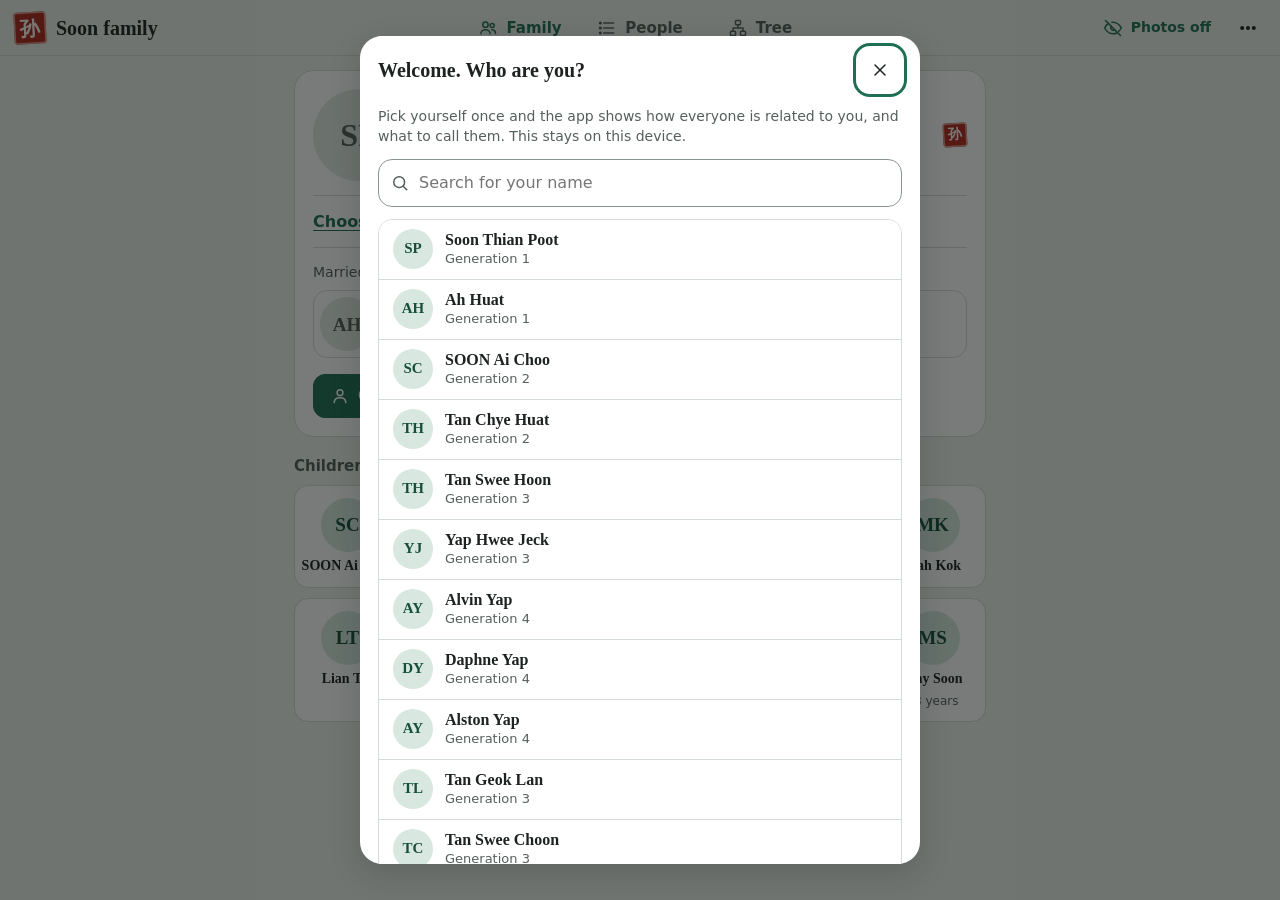
==== commit 1d2baa68: "Overhaul UI/UX: phone-first family register, kinship terms, tree view, birthdays, quiz, backup Co-Au" ====
--- a/index.html
+++ b/index.html
@@ -1,272 +1,97 @@
 <!DOCTYPE html>
-<html lang="en">
+<html lang="en" data-theme="auto">
 <head>
     <meta charset="UTF-8">
-    <meta name="viewport" content="width=device-width, initial-scale=1.0">
-    <title>Soon Family Tree</title>
-    <link rel="preconnect" href="https://fonts.googleapis.com">
-    <link rel="preconnect" href="https://fonts.gstatic.com" crossorigin>
-    <link href="https://fonts.googleapis.com/css2?family=Inter:wght@400;500;600;700;800;900&display=swap" rel="stylesheet">
+    <meta name="viewport" content="width=device-width, initial-scale=1, viewport-fit=cover">
+    <title>Soon family</title>
+    <meta name="theme-color" content="#EEF1EC">
+    <meta name="description" content="The Soon family tree: find anyone, see how you are related, and what to call them.">
+    <link rel="manifest" href="manifest.webmanifest">
+    <link rel="icon" href="icon.svg" type="image/svg+xml">
+    <link rel="apple-touch-icon" href="icon.svg">
     <link rel="stylesheet" href="styles.css">
-    <link rel="stylesheet" href="https://cdnjs.cloudflare.com/ajax/libs/font-awesome/6.4.0/css/all.min.css">
 </head>
 <body>
-    <div class="top-controls">
-        <div class="app-title">
-            <img class="title-logo" src="tree.svg" alt="Tree logo">
-            <span class="title-text">Soon Family Tree <span class="title-cn" lang="zh-Hans">孙</span></span>
+    <a class="skip-link" href="#main">Skip to content</a>
+
+    <header class="topbar">
+        <div class="brand"><span class="seal seal-lg" aria-hidden="true">孙</span><span class="brand-name">Soon family</span></div>
+        <div class="topbar-actions">
+            <button type="button" class="btn btn-quiet btn-compact" id="photosBtn" aria-pressed="false"></button>
+            <button type="button" class="icon-btn" id="menuBtn" aria-label="Menu" aria-haspopup="dialog">
+                <svg class="icon" viewBox="0 0 24 24" aria-hidden="true"><circle cx="5" cy="12" r="1.5" fill="currentColor"/><circle cx="12" cy="12" r="1.5" fill="currentColor"/><circle cx="19" cy="12" r="1.5" fill="currentColor"/></svg>
+            </button>
         </div>
-        <div class="view-controls">
-            <div class="mode-toggle">
-                <button class="control-btn mode-btn is-active" id="modeDiscreetBtn" data-mode="discreet" title="Discreet mode (photos hidden)">
-                    <i class="fas fa-eye-slash"></i>
-                </button>
-                <button class="control-btn mode-btn" id="modeFilledBtn" data-mode="filled" title="Filled mode (photos shown)">
-                    <i class="fas fa-images"></i>
-                </button>
-                <button class="control-btn mode-btn" id="modeQuizBtn" data-mode="quiz" title="Quiz mode (photos shuffled)">
-                    <i class="fas fa-brain"></i>
-                </button>
-                <button class="control-btn quiz-btn" id="quizCheckBtn" title="Check quiz answers">
-                    <i class="fas fa-check"></i>
-                </button>
-            </div>
-            <button class="control-btn stats-btn" id="statsBtn" title="Statistics">
-                <i class="fas fa-chart-bar"></i>
-                <span>Stats</span>
-            </button>
-            <button class="control-btn stats-btn" id="bloodlineFilterBtn" title="Toggle main bloodline filter">
-                <i class="fas fa-seedling"></i>
-                <span>Bloodline</span>
-            </button>
-            <button class="control-btn" id="refreshPhotosBtn" title="Remove all photos from tree">
-                <i class="fas fa-sync-alt"></i>
-            </button>
-            <div style="position: relative;">
-                <button class="control-btn" id="exportBtn" title="Export">
-                    <i class="fas fa-download"></i>
-                </button>
-                <div class="export-menu" id="exportMenu">
-                    <div class="export-menu-item" id="exportJsonBtn">
-                        <i class="fas fa-file-code"></i>
-                        <span>Export JSON</span>
-                    </div>
-                    <div class="export-menu-item" id="printBtn">
-                        <i class="fas fa-print"></i>
-                        <span>Print Tree</span>
+    </header>
+
+    <main id="main" class="main">
+        <section id="view-family" class="view" aria-label="Family view"></section>
+
+        <section id="view-people" class="view" aria-label="People" hidden>
+            <h1 class="sr-only" data-focus-target>People</h1>
+            <div class="people-controls">
+                <div class="searchbox">
+                    <svg class="icon" viewBox="0 0 24 24" aria-hidden="true"><circle cx="11" cy="11" r="6.5"/><path d="M20 20l-4.2-4.2"/></svg>
+                    <input id="peopleSearch" type="search" placeholder="Search by name" autocomplete="off" aria-label="Search by name">
+                    <button type="button" class="icon-btn icon-btn-sm" id="peopleClear" aria-label="Clear search" hidden>
+                        <svg class="icon" viewBox="0 0 24 24" aria-hidden="true"><path d="M6 6l12 12M18 6L6 18"/></svg>
+                    </button>
+                </div>
+                <div class="chips" id="peopleChips" role="group" aria-label="Filter by group"></div>
+                <div class="people-tools">
+                    <select id="branchSelect" aria-label="Branch"></select>
+                    <div class="seg seg-sm" id="sortToggle" role="group" aria-label="Sort order">
+                        <button type="button" data-sort="tree">Tree order</button>
+                        <button type="button" data-sort="name">A to Z</button>
                     </div>
                 </div>
+                <p class="count-line" id="peopleStatus" role="status" aria-live="polite"></p>
             </div>
-            <button class="control-btn" id="zoomOutBtn" title="Zoom Out">
-                <i class="fas fa-search-minus"></i>
-            </button>
-            <button class="control-btn" id="zoomInBtn" title="Zoom In">
-                <i class="fas fa-search-plus"></i>
-            </button>
-            <button class="control-btn dark-mode-toggle" id="darkModeBtn" title="Toggle Dark Mode">
-                <i class="fas fa-moon"></i>
-            </button>
-            <button class="control-btn" id="fullscreenBtn" title="Fullscreen">
-                <i class="fas fa-expand"></i>
-            </button>
-        </div>
-    </div>
+            <ul class="people-list" id="peopleList"></ul>
+        </section>
 
-    <!-- Toast Container -->
-    <div class="toast-container" id="toastContainer"></div>
-
-    <!-- Stats Modal -->
-    <div class="stats-modal" id="statsModal">
-        <div class="stats-modal-content">
-            <div class="stats-header">
-                <h2 class="stats-title">Family Statistics</h2>
-                <span class="stats-close" id="statsCloseBtn">&times;</span>
-            </div>
-            <div class="stats-grid" id="statsGrid">
-                <!-- Stats will be generated here -->
-            </div>
-            <div class="stats-section">
-                <h3 class="stats-section-title">
-                    <i class="fas fa-layer-group"></i>
-                    Generation Breakdown
-                </h3>
-                <div class="generation-stats" id="generationStats">
-                    <!-- Generation stats will be generated here -->
+        <section id="view-tree" class="view view-tree" aria-label="Family tree" hidden>
+            <h1 class="sr-only" data-focus-target>Family tree</h1>
+            <div class="chips chips-scroll" id="treeChips" role="group" aria-label="Show a branch"></div>
+            <div class="tree-stage" id="treeStage" tabindex="0" role="region" aria-label="Family tree. Drag to move, pinch or scroll to zoom. Arrow keys move, plus and minus zoom.">
+                <div class="tree-canvas" id="treeCanvas"></div>
+                <div class="tree-controls">
+                    <button type="button" class="icon-btn icon-btn-solid" id="zoomInBtn" aria-label="Zoom in"><svg class="icon" viewBox="0 0 24 24" aria-hidden="true"><path d="M12 5v14M5 12h14"/></svg></button>
+                    <button type="button" class="icon-btn icon-btn-solid" id="zoomOutBtn" aria-label="Zoom out"><svg class="icon" viewBox="0 0 24 24" aria-hidden="true"><path d="M5 12h14"/></svg></button>
+                    <button type="button" class="icon-btn icon-btn-solid" id="fitBtn" aria-label="Fit to screen"><svg class="icon" viewBox="0 0 24 24" aria-hidden="true"><path d="M4 9V4h5M20 9V4h-5M4 15v5h5M20 15v5h-5"/></svg></button>
                 </div>
             </div>
-        </div>
-    </div>
+        </section>
+    </main>
 
-    <div class="main-content-wrapper">
-        <div class="tree-wrapper" id="treeWrapper">
-            <div class="tree-container" id="treeContainer">
-                <svg class="connection-lines" id="connectionLines"></svg>
-                <div class="tree" id="familyTree">
-                    <!-- Family tree will be generated here -->
-                </div>
-            </div>
-        </div>
+    <nav class="tabbar" aria-label="Views">
+        <button type="button" class="tab" data-view="family">
+            <svg class="icon" viewBox="0 0 24 24" aria-hidden="true"><circle cx="9" cy="8" r="3.2"/><path d="M3.5 19c0-3 2.5-5 5.5-5s5.5 2 5.5 5"/><circle cx="17" cy="9" r="2.4"/><path d="M16.5 14.2c2.6.1 4.5 1.8 4.5 4.3"/></svg>
+            <span>Family</span>
+        </button>
+        <button type="button" class="tab" data-view="people">
+            <svg class="icon" viewBox="0 0 24 24" aria-hidden="true"><path d="M8 6h12M8 12h12M8 18h12"/><circle cx="4" cy="6" r="1"/><circle cx="4" cy="12" r="1"/><circle cx="4" cy="18" r="1"/></svg>
+            <span>People</span>
+        </button>
+        <button type="button" class="tab" data-view="tree">
+            <svg class="icon" viewBox="0 0 24 24" aria-hidden="true"><rect x="9" y="3" width="6" height="5" rx="1"/><rect x="3" y="16" width="6" height="5" rx="1"/><rect x="15" y="16" width="6" height="5" rx="1"/><path d="M12 8v4M6 16v-4h12v4"/></svg>
+            <span>Tree</span>
+        </button>
+    </nav>
 
-        <!-- Profile Sidebar -->
-        <div id="profileSidebar" class="profile-sidebar">
-            <div class="profile-sidebar-content">
-                <div class="profile-header">
-                    <h2 class="profile-title">MEMBER PROFILE</h2>
-                    <span class="profile-close">&times;</span>
-                </div>
-                <div class="profile-body">
-                    <div class="profile-photo-container">
-                        <img id="profilePhoto" src="[data-uri]" alt="" class="profile-photo-img" style="display:none">
-                        <div id="profilePhotoPlaceholder" class="profile-photo-placeholder">
-                            <i class="fas fa-user"></i>
-                        </div>
-                    </div>
-                    
-                    <form id="profileEditForm" class="profile-edit-form">
-                        <div class="form-group">
-                            <label for="profileFirstName">First Name:</label>
-                            <input type="text" id="profileFirstName" required>
-                        </div>
-                        <div class="form-group">
-                            <label for="profileLastName">Last Name:</label>
-                            <input type="text" id="profileLastName" required>
-                        </div>
-                        <div class="form-group">
-                            <label for="profileBirthday">Birthday:</label>
-                            <input type="text" id="profileBirthday" placeholder="dd/mm/yyyy" pattern="\d{2}/\d{2}/\d{4}">
-                        </div>
-                        <div class="form-group">
-                            <label for="profileGender">Gender:</label>
-                            <select id="profileGender">
-                                <option value="male">Male</option>
-                                <option value="female">Female</option>
-                            </select>
-                        </div>
-                        <div class="form-group">
-                            <label for="profileRelationship">Relationship Status:</label>
-                            <select id="profileRelationship">
-                                <option value="single">Single</option>
-                                <option value="bf_gf">BF/GF</option>
-                                <option value="dating">Dating</option>
-                                <option value="married">Married</option>
-                            </select>
-                        </div>
-                        <div class="form-group inline-checkbox">
-                            <label class="checkbox-label" for="profilePassedOn">
-                                <input type="checkbox" id="profilePassedOn">
-                                <span>Passed on</span>
-                            </label>
-                        </div>
-                        <div class="form-group">
-                            <label for="profileBiography">Biography:</label>
-                            <textarea id="profileBiography" rows="4" placeholder="No biography added yet."></textarea>
-                        </div>
-                        <div class="profile-form-actions">
-                            <button type="submit" class="btn btn-primary">Save Changes</button>
-                        </div>
-                    </form>
-                    
-                    <div class="profile-actions">
-                        <button class="profile-btn add-child-btn" id="addChildBtn">
-                            <i class="fas fa-baby"></i>
-                            <span>Add Child</span>
-                        </button>
-                        <button class="profile-btn add-spouse-btn" id="addSpouseBtn">
-                            <i class="fas fa-heart"></i>
-                            <span>Add Spouse</span>
-                        </button>
-                    </div>
-                    
-                    <div class="family-members-section">
-                        <div class="family-group">
-                            <div class="family-label">Parents</div>
-                            <div id="profileParents" class="family-list"></div>
-                        </div>
-                        <div class="family-group">
-                            <div class="family-label">Children</div>
-                            <div id="profileChildren" class="family-list"></div>
-                        </div>
-                        <div class="family-group">
-                            <div class="family-label">Grandchildren</div>
-                            <div id="profileGrandchildren" class="family-list"></div>
-                        </div>
-                    </div>
-                </div>
-            </div>
-        </div>
-    </div>
+    <div id="toast" class="toast" popover="manual" role="status" aria-live="polite"></div>
+    <input type="file" id="importInput" accept="application/json,.json" hidden>
 
-    <div class="photo-gallery">
-        <div class="gallery-label">PHOTOS</div>
-        <button class="gallery-nav-btn left" id="galleryPrevBtn">
-            <i class="fas fa-chevron-left"></i>
-        </button>
-        <div class="gallery-container" id="photoGallery">
-            <!-- Photos will be generated here -->
-        </div>
-        <button class="gallery-nav-btn right" id="galleryNextBtn">
-            <i class="fas fa-chevron-right"></i>
-        </button>
-    </div>
+    <dialog id="profileDlg" class="sheet" aria-label="Profile"></dialog>
+    <dialog id="editDlg" class="sheet" aria-label="Add or edit a person"></dialog>
+    <dialog id="photoDlg" class="sheet" aria-label="Family photos"></dialog>
+    <dialog id="meDlg" class="sheet" aria-label="Who are you"></dialog>
+    <dialog id="menuDlg" class="sheet" aria-label="Menu"></dialog>
+    <dialog id="infoDlg" class="sheet" aria-label="Information"></dialog>
+    <dialog id="quizDlg" class="sheet" aria-label="Photo quiz"></dialog>
+    <dialog id="confirmDlg" class="sheet sheet-small" aria-label="Confirm"></dialog>
 
-    <!-- Modal for adding/editing family members -->
-    <div id="memberModal" class="modal">
-        <div class="modal-content">
-            <span class="close">&times;</span>
-            <h2 id="modalTitle">Add Family Member</h2>
-            <form id="memberForm">
-                <div class="form-group">
-                    <label for="name">Name:</label>
-                    <input type="text" id="name" required>
-                </div>
-                <div class="form-group">
-                    <label for="age">Age:</label>
-                    <input type="number" id="age" min="0" max="150">
-                </div>
-                <div class="form-group">
-                    <label for="gender">Gender:</label>
-                    <select id="gender">
-                        <option value="male">Male</option>
-                        <option value="female">Female</option>
-                    </select>
-                </div>
-                <div class="form-group">
-                    <label for="relationshipStatus">Relationship Status:</label>
-                    <select id="relationshipStatus">
-                        <option value="single">Single</option>
-                        <option value="bf_gf">BF/GF</option>
-                        <option value="dating">Dating</option>
-                        <option value="married">Married</option>
-                    </select>
-                </div>
-                <div class="form-group inline-checkbox">
-                    <label class="checkbox-label" for="passedOn">
-                        <input type="checkbox" id="passedOn">
-                        <span>Passed on</span>
-                    </label>
-                </div>
-                <div class="form-group">
-                    <label for="photo">Photo URL (optional):</label>
-                    <input type="text" id="photo" placeholder="https://...">
-                </div>
-                <div class="form-group">
-                    <label for="relation">Relation:</label>
-                    <select id="relation">
-                        <option value="parent">Parent</option>
-                        <option value="child">Child</option>
-                        <option value="spouse">Spouse</option>
-                    </select>
-                </div>
-                <div class="form-actions">
-                    <button type="submit" class="btn btn-primary">Save</button>
-                    <button type="button" class="btn btn-secondary" id="cancelBtn">Cancel</button>
-                </div>
-            </form>
-        </div>
-    </div>
-
-
-    <script src="script.js"></script>
+    <script src="core.js"></script>
+    <script src="app.js"></script>
 </body>
 </html>
-
--- a/styles.css
+++ b/styles.css
@@ -1,1942 +1,488 @@
-* {
+/* Soon family tree.
+   A family register: rice-paper ground, ink text, jade for actions, and a seal-red 孙 used for one thing only, the Soon bloodline. */
+
+:root {
+    --paper: #EEF1EC;
+    --paper-2: #E3E8E2;
+    --card: #FFFFFF;
+    --ink: #1C2321;
+    --stone: #55605B;
+    --line: #D5DBD5;
+    --line-strong: #8A958F;
+    --jade: #1F6F54;
+    --jade-text: #1F6F54;
+    --jade-ink: #174F3C;
+    --jade-soft: #D8E8E0;
+    --seal: #B3261E;
+    --seal-ink: #FFF6F0;
+    --danger: #B3261E;
+    --toast-bg: #1C2321;
+    --toast-fg: #F2F5F1;
+    --toast-accent: #8FE0BE;
+    --shadow: 0 10px 30px rgba(20, 30, 26, 0.18);
+    --serif: "Iowan Old Style", "Palatino Linotype", Palatino, "Noto Serif", "Source Serif 4", Georgia, "Songti SC", "Noto Serif CJK SC", "STSong", "SimSun", serif;
+    --sans: system-ui, -apple-system, "Segoe UI", Roboto, "Helvetica Neue", "PingFang SC", "Microsoft YaHei", sans-serif;
+    --top: 56px;
+    --tab: calc(60px + env(safe-area-inset-bottom));
+    color-scheme: light;
+}
+
+:root[data-theme="dark"] {
+    --paper: #121715;
+    --paper-2: #0D1210;
+    --card: #1B2320;
+    --ink: #E8EDE9;
+    --stone: #A3AEA8;
+    --line: #2C3732;
+    --line-strong: #6A7770;
+    --jade: #2A8465;
+    --jade-text: #6FCBA6;
+    --jade-ink: #BFEBD9;
+    --jade-soft: #22362E;
+    --seal: #C0392B;
+    --danger: #FF8A80;
+    --toast-bg: #E8EDE9;
+    --toast-fg: #121715;
+    --toast-accent: #1F6F54;
+    --shadow: 0 10px 30px rgba(0, 0, 0, 0.5);
+    color-scheme: dark;
+}
+
+@media (prefers-color-scheme: dark) {
+    :root[data-theme="auto"] {
+        --paper: #121715;
+        --paper-2: #0D1210;
+        --card: #1B2320;
+        --ink: #E8EDE9;
+        --stone: #A3AEA8;
+        --line: #2C3732;
+        --line-strong: #6A7770;
+        --jade: #2A8465;
+        --jade-text: #6FCBA6;
+        --jade-ink: #BFEBD9;
+        --jade-soft: #22362E;
+        --seal: #C0392B;
+        --danger: #FF8A80;
+        --toast-bg: #E8EDE9;
+        --toast-fg: #121715;
+        --toast-accent: #1F6F54;
+        --shadow: 0 10px 30px rgba(0, 0, 0, 0.5);
+        color-scheme: dark;
+    }
+}
+
+*, *::before, *::after { box-sizing: border-box; }
+
+html { -webkit-text-size-adjust: 100%; }
+
+body {
     margin: 0;
-    padding: 0;
-    box-sizing: border-box;
-}
-
-:root {
-    --primary-color: #667eea;
-    --secondary-color: #764ba2;
-    --accent-color: #f093fb;
-    --success-color: #10b981;
-    --warning-color: #f59e0b;
-    --danger-color: #ef4444;
-    --connector-color: #111827;
-    --connector-opacity: 0.95;
-    --tree-level-gap: 90px;
-    --tree-sibling-gap: 70px;
-    --bg-primary: #ffffff;
-    --bg-secondary: #f8fafc;
-    --bg-tertiary: #f1f5f9;
-    --text-primary: #1e293b;
-    --text-secondary: #64748b;
-    --text-tertiary: #94a3b8;
-    --border-color: #e2e8f0;
-    --shadow-sm: 0 1px 2px 0 rgba(0, 0, 0, 0.05);
-    --shadow-md: 0 4px 6px -1px rgba(0, 0, 0, 0.1);
-    --shadow-lg: 0 10px 15px -3px rgba(0, 0, 0, 0.1);
-    --shadow-xl: 0 20px 25px -5px rgba(0, 0, 0, 0.1);
-    --gradient-primary: linear-gradient(135deg, #667eea 0%, #764ba2 100%);
-    --gradient-accent: linear-gradient(135deg, #f093fb 0%, #f5576c 100%);
-    --gradient-success: linear-gradient(135deg, #10b981 0%, #059669 100%);
-}
-
-body.dark-mode {
-    --bg-primary: #1e293b;
-    --bg-secondary: #0f172a;
-    --bg-tertiary: #334155;
-    --text-primary: #f1f5f9;
-    --text-secondary: #cbd5e1;
-    --text-tertiary: #94a3b8;
-    --border-color: #334155;
-    --connector-color: #e5e7eb;
-}
-
-body {
-    font-family: 'Inter', -apple-system, BlinkMacSystemFont, 'Segoe UI', Roboto, Oxygen, Ubuntu, Cantarell, sans-serif;
-    background: var(--bg-secondary);
-    min-height: 100vh;
-    overflow-x: hidden;
-    color: var(--text-primary);
-    transition: background 0.3s ease, color 0.3s ease;
-}
-
-body.dark-mode .app-title {
-    color: #86efac;
-}
-
-body.dark-mode .title-cn {
-    color: #86efac;
-}
-
-/* Top Controls */
-.top-controls {
-    position: fixed;
-    top: 0;
-    left: 0;
-    right: 0;
-    height: 80px;
-    background: var(--bg-primary);
-    display: flex;
-    justify-content: space-between;
-    align-items: center;
-    padding: 0 30px;
-    box-shadow: var(--shadow-md);
-    z-index: 100;
-    backdrop-filter: blur(10px);
-    border-bottom: 1px solid var(--border-color);
-}
-
-.top-controls::before {
-    content: '';
-    position: absolute;
-    top: 0;
-    left: 0;
-    right: 0;
-    height: 3px;
-    background: var(--gradient-primary);
-}
-
-.app-title {
-    font-size: 24px;
-    font-weight: 800;
-    color: #14532d;
-    display: flex;
-    align-items: center;
-    gap: 10px;
-}
-
-.title-logo {
-    width: 32px;
-    height: 32px;
-    flex: 0 0 auto;
-}
-
-.title-text {
-    display: inline-flex;
-    align-items: baseline;
-    gap: 10px;
-}
-
-.title-cn {
-    font-weight: 900;
-    color: #166534;
-    letter-spacing: 0;
-}
-
-.search-container {
-    position: relative;
-    width: 350px;
-}
-
-.search-icon {
-    position: absolute;
-    left: 18px;
-    top: 50%;
-    transform: translateY(-50%);
-    color: var(--text-tertiary);
-    font-size: 16px;
-    pointer-events: none;
-    transition: color 0.3s ease;
-}
-
-.search-input {
-    width: 100%;
-    padding: 14px 18px 14px 48px;
-    border: 2px solid var(--border-color);
-    border-radius: 12px;
-    font-size: 15px;
-    outline: none;
-    transition: all 0.3s ease;
-    background: var(--bg-secondary);
-    color: var(--text-primary);
-    font-weight: 500;
-}
-
-.search-input:focus {
-    border-color: var(--primary-color);
-    background: var(--bg-primary);
-    box-shadow: 0 0 0 4px rgba(102, 126, 234, 0.1);
-}
-
-.search-input:focus + .search-icon {
-    color: var(--primary-color);
-}
-
-.search-input::placeholder {
-    color: var(--text-tertiary);
-}
-
-.view-controls {
-    display: flex;
-    gap: 12px;
-    align-items: center;
-    flex-wrap: wrap;
-    overflow-x: auto;
-    padding: 6px 0;
-    -webkit-overflow-scrolling: touch;
-}
-
-.mode-toggle {
-    display: flex;
-    gap: 8px;
-    align-items: center;
-    padding-right: 12px;
-    margin-right: 8px;
-    border-right: 1px solid var(--border-color);
-}
-
-.quiz-btn {
-    display: none;
-}
-
-.quiz-btn.is-visible {
-    display: flex;
-}
-
-.control-btn {
-    width: 44px;
-    height: 44px;
-    border: 2px solid var(--border-color);
-    background: var(--bg-secondary);
-    border-radius: 12px;
-    cursor: pointer;
-    display: flex;
-    align-items: center;
-    justify-content: center;
-    transition: all 0.3s cubic-bezier(0.4, 0, 0.2, 1);
-    color: var(--text-secondary);
-    font-size: 18px;
-    position: relative;
-    overflow: hidden;
-}
-
-.control-btn::before {
-    content: '';
-    position: absolute;
-    top: 50%;
-    left: 50%;
-    width: 0;
-    height: 0;
-    border-radius: 50%;
-    background: var(--primary-color);
-    transform: translate(-50%, -50%);
-    transition: width 0.4s, height 0.4s;
-    opacity: 0.1;
-}
-
-.control-btn:hover::before {
-    width: 100px;
-    height: 100px;
-}
-
-.control-btn:hover {
-    background: var(--bg-primary);
-    border-color: var(--primary-color);
-    color: var(--primary-color);
-    transform: translateY(-2px);
-    box-shadow: var(--shadow-md);
-}
-
-.control-btn.is-active {
-    background: var(--bg-primary);
-    border-color: var(--primary-color);
-    color: var(--primary-color);
-    box-shadow: var(--shadow-md);
-}
-
-.control-btn:active {
-    transform: translateY(0);
-}
-
-.control-btn.dark-mode-toggle {
-    font-size: 20px;
-}
-
-.stats-btn {
-    padding: 10px 20px;
-    height: 44px;
-    width: auto;
-    border-radius: 12px;
-    font-weight: 600;
-    font-size: 14px;
-    gap: 8px;
-}
-
-.stats-btn i {
-    font-size: 16px;
-}
-
-/* Main Content Wrapper */
-.main-content-wrapper {
-    display: flex;
-    margin-top: 80px;
-    height: calc(100vh - 190px);
-}
-
-.main-content-wrapper.mode-discreet {
-    height: calc(100vh - 80px);
-}
-
-/* Tree Wrapper */
-.tree-wrapper {
-    flex: 1;
-    padding: 60px 40px 140px;
-    min-height: calc(100vh - 220px);
-    overflow: hidden;
-    transition: margin-right 0.3s ease;
-    cursor: grab;
-    position: relative;
-    user-select: none;
-    display: flex;
-    justify-content: center;
-    align-items: flex-start;
-    touch-action: none;
-    overscroll-behavior: contain;
-}
-
-.main-content-wrapper.mode-discreet .tree-wrapper {
-    padding-bottom: 60px;
-    min-height: calc(100vh - 140px);
-}
-
-.tree-wrapper.panning {
-    cursor: grabbing;
-}
-
-.tree-container {
-    position: relative;
-    display: inline-block;
-    width: max-content;
-    height: max-content;
-    transform-origin: 0 0;
-    transition: transform 0.1s ease-out;
-}
-
-.connection-lines {
-    position: absolute;
-    top: 0;
-    left: 0;
-    width: 100%;
-    height: 100%;
-    pointer-events: none;
-    z-index: 1;
-}
-
-.tree {
-    position: relative;
-    z-index: 2;
-    display: inline-flex;
-    justify-content: center;
-    align-items: flex-start;
-    gap: var(--tree-sibling-gap);
-    padding: 30px 40px 80px;
-}
-
-/* Org-chart Tree Layout */
-.org-tree {
-    display: flex;
-    flex-direction: column;
-    align-items: center;
-    position: relative;
-}
-
-.org-node {
-    position: relative;
-    display: inline-flex;
-    flex-direction: column;
-    align-items: center;
-}
-
-.org-children {
-    display: flex;
-    flex-direction: row;
-    justify-content: center;
-    align-items: flex-start;
-    gap: var(--tree-sibling-gap);
-    margin-top: var(--tree-level-gap);
-    flex-wrap: nowrap;
-}
-
-.generation-label {
-    font-size: 20px;
-    font-weight: 800;
-    color: var(--primary-color);
-    text-align: center;
-    margin-bottom: 18px;
-    letter-spacing: 2px;
-    text-transform: uppercase;
-    display: inline-flex;
-    align-items: center;
-    gap: 12px;
-    padding: 10px 24px;
-    background: var(--bg-primary);
-    border-radius: 12px;
-    box-shadow: var(--shadow-md);
-    border: 2px solid var(--border-color);
-}
-
-.generation-label i {
-    font-size: 22px;
-    background: var(--gradient-primary);
-    -webkit-background-clip: text;
-    background-clip: text;
-    -webkit-text-fill-color: transparent;
-}
-
-.generation-line {
-    width: 100%;
-    height: 3px;
-    background: linear-gradient(to right, transparent, var(--primary-color), transparent);
-    margin-bottom: 40px;
-    border-radius: 2px;
-    box-shadow: 0 2px 8px rgba(102, 126, 234, 0.2);
-}
-
-.generation {
-    display: flex;
-    justify-content: center;
-    gap: 50px;
-    flex-wrap: wrap;
-}
-
-/* Generation 2 - 12 kids in one line */
-.generation-wrapper:nth-child(2) .generation {
-    flex-wrap: nowrap;
-    overflow-x: auto;
-    justify-content: flex-start;
-    padding: 10px 0;
-    gap: 30px;
-}
-
-/* Generation 3 and 4 - more spacing for expansion */
-.generation-wrapper:nth-child(3) .generation,
-.generation-wrapper:nth-child(4) .generation {
-    gap: 80px;
-}
-
-.couple-container {
-    display: flex;
-    gap: 25px;
-    align-items: center;
-}
-
-.children-row {
-    display: flex;
-    justify-content: center;
-    gap: 35px;
-    margin-top: 60px;
-    flex-wrap: wrap;
-}
-
-/* Connection lines sit above background, below cards */
-.connection-lines line {
-    shape-rendering: geometricPrecision;
-}
-
-/* Person Card */
-.person-card {
-    background: var(--bg-primary);
-    border-radius: 16px;
-    padding: 24px 20px;
-    width: 200px;
-    box-shadow: var(--shadow-md);
-    cursor: pointer;
-    transition: all 0.4s cubic-bezier(0.4, 0, 0.2, 1);
-    position: relative;
-    flex-shrink: 0;
-    user-select: none;
-    border: 2px solid var(--border-color);
-    overflow: hidden;
-}
-
-.person-card::before {
-    content: '';
-    position: absolute;
-    top: 0;
-    left: 0;
-    right: 0;
-    height: 4px;
-    background: var(--gradient-primary);
-    transform: scaleX(0);
-    transition: transform 0.4s ease;
-}
-
-.person-card:hover::before {
-    transform: scaleX(1);
-}
-
-.person-card:hover {
-    transform: translateY(-8px) scale(1.02);
-    box-shadow: var(--shadow-xl);
-    border-color: var(--primary-color);
-}
-
-.quiz-status {
-    position: absolute;
-    top: 10px;
-    left: 10px;
-    width: 26px;
-    height: 26px;
-    border-radius: 50%;
-    display: flex;
-    align-items: center;
-    justify-content: center;
-    color: #fff;
-    font-size: 14px;
-    box-shadow: 0 4px 12px rgba(0, 0, 0, 0.18);
-    z-index: 14;
-}
-
-.quiz-correct {
-    background: #10b981;
-}
-
-.quiz-wrong {
-    background: #ef4444;
-}
-
-.passed-on-indicator {
-    position: absolute;
-    top: 10px;
-    left: 10px;
-    width: 22px;
-    height: 22px;
-    border-radius: 6px;
-    background: #9ca3af;
-    color: #ffffff;
-    display: flex;
-    align-items: center;
-    justify-content: center;
-    font-size: 11px;
-    box-shadow: 0 4px 10px rgba(0, 0, 0, 0.15);
-    z-index: 12;
-}
-
-.gender-badge {
-    position: absolute;
-    top: 10px;
-    right: 10px;
-    width: 28px;
-    height: 28px;
-    border-radius: 50%;
-    display: flex;
-    align-items: center;
-    justify-content: center;
-    color: #fff;
-    font-size: 12px;
-    box-shadow: 0 4px 12px rgba(0, 0, 0, 0.15);
-    z-index: 11;
-}
-
-.gender-badge.male {
-    background: linear-gradient(135deg, #3b82f6 0%, #1d4ed8 100%);
-}
-
-.gender-badge.female {
-    background: linear-gradient(135deg, #ec4899 0%, #be185d 100%);
-}
-
-.bloodline-badge {
-    position: absolute;
-    right: 10px;
-    bottom: 10px;
-    width: 26px;
-    height: 26px;
-    border-radius: 8px;
-    background: linear-gradient(135deg, #fbbf24 0%, #d97706 100%);
-    color: #111827;
-    display: flex;
-    align-items: center;
-    justify-content: center;
-    font-weight: 900;
-    font-size: 14px;
-    box-shadow: 0 4px 12px rgba(0, 0, 0, 0.18);
-    z-index: 12;
-    border: 1px solid rgba(0, 0, 0, 0.08);
-}
-
-.bloodline-badge span {
-    line-height: 1;
-}
-
-.person-card.dimmed-by-filter {
-    filter: grayscale(0.35);
-}
-
-.person-photo {
-    width: 90px;
-    height: 90px;
-    border-radius: 50%;
-    margin: 0 auto 16px;
-    object-fit: cover;
-    display: block;
-    cursor: pointer;
-    transition: all 0.3s ease;
-    border: 4px solid var(--border-color);
-    box-shadow: var(--shadow-md);
-}
-
-.person-photo:hover {
-    transform: scale(1.1) rotate(5deg);
-    border-color: var(--primary-color);
-}
-
-.person-photo.drag-over,
-.person-placeholder.drag-over {
-    border-color: var(--primary-color) !important;
-    background: rgba(102, 126, 234, 0.1) !important;
-    transform: scale(1.1);
-    box-shadow: 0 0 20px rgba(102, 126, 234, 0.5);
-}
-
-.person-placeholder {
-    width: 90px;
-    height: 90px;
-    border-radius: 50%;
-    margin: 0 auto 16px;
-    background: var(--gradient-primary);
-    display: flex;
-    cursor: pointer;
-    transition: all 0.3s ease;
-    align-items: center;
-    justify-content: center;
-    color: white;
-    font-size: 36px;
-    font-weight: 700;
-    border: 4px solid var(--border-color);
-    box-shadow: var(--shadow-md);
-    text-transform: uppercase;
-    letter-spacing: 1px;
-}
-
-.person-placeholder:hover {
-    transform: scale(1.1) rotate(-5deg);
-    box-shadow: var(--shadow-lg);
-}
-
-/* Avatar colors based on gender and generation */
-.person-placeholder.male {
-    background: linear-gradient(135deg, #3b82f6 0%, #1d4ed8 100%);
-}
-
-.person-placeholder.female {
-    background: linear-gradient(135deg, #ec4899 0%, #be185d 100%);
-}
-
-.person-placeholder.generation-1 {
-    background: linear-gradient(135deg, #f59e0b 0%, #d97706 100%);
-}
-
-.person-placeholder.generation-2 {
-    background: linear-gradient(135deg, #8b5cf6 0%, #6d28d9 100%);
-}
-
-.person-placeholder.generation-3 {
-    background: linear-gradient(135deg, #10b981 0%, #059669 100%);
-}
-
-.person-placeholder.generation-4 {
-    background: linear-gradient(135deg, #06b6d4 0%, #0891b2 100%);
-}
-
-.person-name {
-    font-size: 17px;
-    font-weight: 700;
-    color: var(--text-primary);
-    margin-bottom: 8px;
-    text-align: center;
-    line-height: 1.3;
-    word-break: break-word;
-    overflow-wrap: break-word;
-}
-
-.person-age {
-    font-size: 14px;
-    color: var(--text-secondary);
-    text-align: center;
-    margin-bottom: 6px;
-    font-weight: 500;
-}
-
-.relationship-pill {
-    display: inline-flex;
-    justify-content: center;
-    align-items: center;
-    width: 100%;
-    padding: 6px 10px;
-    border-radius: 999px;
-    font-size: 12px;
-    font-weight: 700;
-    color: #0f172a;
-    background: var(--bg-tertiary);
-    border: 1px solid var(--border-color);
-    margin: 0 auto 10px;
-    text-transform: uppercase;
-    letter-spacing: 0.5px;
-}
-
-.relationship-pill.married {
-    color: #065f46;
-    background: #ecfdf3;
-    border-color: #a7f3d0;
-}
-
-.relationship-pill.dating {
-    color: #9a3412;
-    background: #fff7ed;
-    border-color: #fed7aa;
-}
-
-.relationship-pill.bf_gf {
-    color: #7c2d12;
-    background: #fffbeb;
-    border-color: #fde68a;
-}
-
-.person-birthday {
-    font-size: 13px;
-    color: var(--text-tertiary);
-    text-align: center;
-    margin-bottom: 10px;
-    display: flex;
-    align-items: center;
-    justify-content: center;
-    gap: 6px;
-}
-
-.person-birthday i {
-    font-size: 12px;
-}
-
-.gender-indicators {
-    display: flex;
-    justify-content: center;
-    gap: 4px;
-    flex-wrap: wrap;
-}
-
-.gender-dot {
-    width: 8px;
-    height: 8px;
-    border-radius: 50%;
-}
-
-.gender-dot.male {
-    background: #4A90E2;
-}
-
-.gender-dot.female {
-    background: #E24A90;
-}
-
-.gender-dot.son-dot {
-    background: #4A90E2;
-}
-
-.gender-dot.daughter-dot {
-    background: #FF69B4;
-}
-
-/* Photo Gallery */
-.photo-gallery {
-    position: fixed;
-    bottom: 0;
-    left: 0;
-    right: 0;
-    height: 100px;
-    background: transparent;
-    border-top: none;
-    display: flex;
-    align-items: flex-end;
-    padding: 0 40px 10px 100px;
-    gap: 15px;
-    z-index: 100;
-}
-
-.photo-gallery.mode-discreet {
-    display: none;
-}
-
-.gallery-label {
-    position: absolute;
-    left: 30px;
-    font-size: 12px;
-    font-weight: 600;
-    color: var(--text-tertiary);
-    letter-spacing: 1px;
-}
-
-.gallery-container {
-    flex: 1;
-    display: flex;
-    gap: 12px;
-    overflow-x: auto;
-    overflow-y: hidden;
-    scroll-behavior: smooth;
-    padding: 0 0 5px 0;
-}
-
-.gallery-container::-webkit-scrollbar {
-    height: 4px;
-}
-
-.gallery-container::-webkit-scrollbar-track {
-    background: var(--bg-secondary);
-}
-
-.gallery-container::-webkit-scrollbar-thumb {
-    background: var(--text-tertiary);
-    border-radius: 2px;
-}
-
-.gallery-container::-webkit-scrollbar-thumb:hover {
-    background: var(--text-secondary);
-}
-
-.gallery-photo {
-    width: 80px;
-    height: 80px;
-    border-radius: 50%;
-    object-fit: cover;
-    cursor: pointer;
-    transition: all 0.3s ease;
-    flex-shrink: 0;
-    border: 3px solid transparent;
-}
-
-.gallery-photo:hover {
-    border-color: #667eea;
-    transform: scale(1.05);
-}
-
-.gallery-photo.draggable-photo {
-    cursor: grab;
-}
-
-.gallery-photo.draggable-photo:active {
-    cursor: grabbing;
-}
-
-.gallery-photo.photo-used {
-    filter: grayscale(100%) brightness(0.7);
-    opacity: 0.4;
-    cursor: not-allowed;
-    border-color: #ccc !important;
-}
-
-.gallery-photo.photo-used:hover {
-    filter: grayscale(100%) brightness(0.7);
-    opacity: 0.5;
-    transform: scale(1.0);
-    border-color: #999 !important;
-}
-
-.gallery-empty {
-    display: flex;
-    align-items: center;
-    gap: 10px;
-    font-weight: 600;
-    color: var(--text-secondary);
-    padding: 20px;
-}
-
-.gallery-empty i {
-    color: var(--text-tertiary);
-    font-size: 16px;
-}
-
-.gallery-nav-btn {
-    width: 36px;
-    height: 36px;
-    border: 2px solid var(--border-color);
-    background: var(--bg-primary);
-    border-radius: 50%;
-    cursor: pointer;
-    display: flex;
-    align-items: center;
-    justify-content: center;
-    transition: all 0.3s ease;
-    color: var(--text-secondary);
-}
-
-.gallery-nav-btn:hover {
-    background: var(--bg-secondary);
-    border-color: var(--text-tertiary);
-    color: var(--text-primary);
-}
-
-.gallery-nav-btn.left {
-    position: absolute;
-    left: 10px;
-}
-
-.gallery-nav-btn.right {
-    position: absolute;
-    right: 10px;
-}
-
-/* Toast Notifications */
-.toast-container {
-    position: fixed;
-    top: 100px;
-    right: 20px;
-    z-index: 9999;
-    display: flex;
-    flex-direction: column;
-    gap: 12px;
-    pointer-events: none;
-}
+    background: var(--paper);
+    color: var(--ink);
+    font: 16px/1.45 var(--sans);
+    -webkit-tap-highlight-color: transparent;
+}
+
+button, input, select, textarea { font: inherit; color: inherit; }
+button { cursor: pointer; }
+h1, h2, h3, h4, p, dl, dd, ul { margin: 0; }
+ul { padding: 0; list-style: none; }
+
+:focus-visible { outline: 3px solid var(--jade-text); outline-offset: 2px; }
+
+.sr-only {
+    position: absolute; width: 1px; height: 1px; margin: -1px; padding: 0; overflow: hidden;
+    clip: rect(0, 0, 0, 0); white-space: nowrap; border: 0;
+}
+
+.skip-link {
+    position: fixed; left: 8px; top: -60px; z-index: 300; padding: 10px 14px; border-radius: 10px;
+    background: var(--jade); color: #fff; font-weight: 600; text-decoration: none;
+}
+.skip-link:focus { top: 8px; }
+
+[hidden] { display: none !important; }
+
+.icon {
+    width: 20px; height: 20px; flex: none; fill: none; stroke: currentColor;
+    stroke-width: 1.8; stroke-linecap: round; stroke-linejoin: round;
+}
+
+.muted { color: var(--stone); }
+.hint { color: var(--stone); font-size: 14px; margin: 6px 0 12px; }
+.optional { color: var(--stone); font-weight: 400; font-size: 13px; margin-left: 4px; }
+
+/* ---------- Seal ---------- */
+
+.seal {
+    display: inline-grid; place-items: center; flex: none;
+    width: 24px; height: 24px; border-radius: 3px;
+    background: var(--seal); color: var(--seal-ink);
+    font: 700 14px/1 var(--serif);
+    transform: rotate(-3deg);
+    box-shadow: inset 0 0 0 1.5px rgba(255, 246, 240, 0.55);
+}
+.seal-lg { width: 32px; height: 32px; font-size: 20px; }
+
+/* ---------- Top bar and tabs ---------- */
+
+.topbar {
+    position: sticky; top: 0; z-index: 30; height: var(--top);
+    display: flex; align-items: center; justify-content: space-between; gap: 8px;
+    padding: 0 10px 0 14px; background: var(--paper); border-bottom: 1px solid var(--line);
+}
+.brand { display: flex; align-items: center; gap: 10px; min-width: 0; }
+.brand-name { font: 700 20px/1 var(--serif); white-space: nowrap; }
+.topbar-actions { display: flex; align-items: center; gap: 4px; }
+
+.main { min-height: calc(100dvh - var(--top)); padding-bottom: var(--tab); }
+
+.tabbar {
+    position: fixed; left: 0; right: 0; bottom: 0; z-index: 30;
+    display: grid; grid-template-columns: repeat(3, 1fr);
+    padding-bottom: env(safe-area-inset-bottom);
+    background: var(--card); border-top: 1px solid var(--line);
+}
+.tab {
+    position: relative; display: flex; flex-direction: column; align-items: center; justify-content: center; gap: 2px;
+    min-height: 60px; border: 0; background: none; color: var(--stone); font: 600 12px/1.2 var(--sans);
+}
+.tab.is-active { color: var(--jade-text); }
+.tab.is-active::before {
+    content: ""; position: absolute; top: 0; width: 28px; height: 3px; border-radius: 0 0 3px 3px; background: var(--jade-text);
+}
+
+@media (min-width: 900px) {
+    /* On wide screens the tabs sit in the top bar. */
+    .tabbar {
+        top: 0; bottom: auto; left: 50%; right: auto; width: 360px; height: var(--top);
+        transform: translateX(-50%); border: 0; background: none; padding: 0;
+    }
+    .tab { flex-direction: row; gap: 8px; min-height: var(--top); font-size: 15px; }
+    .tab.is-active::before { top: auto; bottom: 0; width: 40px; height: 3px; border-radius: 3px 3px 0 0; }
+    .main { padding-bottom: 24px; }
+    :root { --tab: 0px; }
+}
+
+/* ---------- Buttons ---------- */
+
+.btn {
+    display: inline-flex; align-items: center; justify-content: center; gap: 8px;
+    min-height: 44px; padding: 0 16px; border-radius: 12px;
+    border: 1px solid var(--line-strong); background: var(--card); color: var(--ink);
+    font: 600 15px/1.2 var(--sans); text-decoration: none;
+}
+.btn-primary { background: var(--jade); border-color: var(--jade); color: #fff; }
+.btn-quiet { background: transparent; border-color: transparent; color: var(--jade-text); }
+.btn-danger { background: var(--seal); border-color: var(--seal); color: var(--seal-ink); }
+.btn-compact { min-height: 40px; padding: 0 10px; font-size: 14px; }
+.btn:disabled { opacity: 0.55; cursor: default; }
+
+.icon-btn {
+    display: inline-grid; place-items: center; width: 44px; height: 44px; flex: none;
+    border: 0; border-radius: 12px; background: transparent; color: var(--ink);
+}
+.icon-btn-sm { width: 36px; height: 36px; }
+.icon-btn-solid { background: var(--card); border: 1px solid var(--line-strong); box-shadow: 0 2px 8px rgba(20, 30, 26, 0.12); }
+
+.link-btn { border: 0; background: none; padding: 0; color: var(--jade-text); font-weight: 600; text-decoration: underline; text-underline-offset: 3px; }
+
+@media (hover: hover) {
+    .btn:not(.btn-primary):not(.btn-danger):hover, .icon-btn:hover { background: var(--paper-2); }
+    .btn-primary:hover { filter: brightness(1.08); }
+    .tile:hover, .row:hover, .photo-pick:hover { border-color: var(--line-strong); }
+    .action-list button:hover, .row:hover { background: var(--paper-2); }
+}
+
+/* ---------- Avatars ---------- */
+
+.avatar {
+    display: inline-grid; place-items: center; flex: none; overflow: hidden; border-radius: 50%;
+    background: var(--jade-soft); color: var(--jade-ink); font-family: var(--serif); font-weight: 700;
+}
+.avatar img { width: 100%; height: 100%; object-fit: cover; display: block; }
+.avatar-sm { width: 40px; height: 40px; font-size: 15px; }
+.avatar-md { width: 54px; height: 54px; font-size: 19px; }
+.avatar-xl { width: 92px; height: 92px; font-size: 32px; }
+.is-past .avatar { background: var(--paper-2); color: var(--stone); }
+.is-past .avatar img { filter: grayscale(0.75); }
+
+/* ---------- Views ---------- */
+
+.view { padding: 14px 14px 28px; max-width: 720px; margin: 0 auto; }
+.view-tree { max-width: none; padding: 0; }
+
+.group { margin-top: 20px; }
+.group-title { font: 600 15px/1.3 var(--sans); color: var(--stone); margin-bottom: 8px; }
+.count { font-weight: 500; margin-left: 4px; }
+.empty-line { color: var(--stone); font-size: 15px; }
+.empty { padding: 28px 8px; text-align: center; color: var(--stone); display: grid; gap: 12px; justify-items: center; }
+
+/* Family view */
+
+.focus-card { margin-top: 20px; background: var(--card); border: 1px solid var(--line); border-radius: 20px; padding: 18px; }
+.focus-card:first-child { margin-top: 0; }
+.focus-top { display: flex; align-items: center; gap: 16px; }
+.focus-id { min-width: 0; flex: 1; }
+.focus-name { font: 700 28px/1.12 var(--serif); overflow-wrap: anywhere; }
+.focus-name:focus { outline: none; }
+.focus-zh { font: 600 18px/1.3 var(--serif); color: var(--stone); margin-top: 2px; }
+.focus-meta { color: var(--stone); font-size: 14px; margin-top: 6px; }
+.focus-relation { margin-top: 14px; padding-top: 14px; border-top: 1px solid var(--line); font-size: 16px; }
+.focus-relation .term-line { display: block; margin-top: 4px; }
+.term { font: 700 22px/1.2 var(--serif); }
+.pinyin { color: var(--stone); font-size: 14px; margin-left: 6px; }
+.partner { display: grid; gap: 8px; margin-top: 14px; padding-top: 14px; border-top: 1px solid var(--line); }
+.partner-label { color: var(--stone); font-size: 14px; }
+.partner .tile { flex-direction: row; align-items: center; text-align: left; padding: 6px 14px 6px 6px; width: 100%; }
+.partner .tile-name { flex: 1; -webkit-line-clamp: 1; }
+.focus-actions { display: flex; flex-wrap: wrap; gap: 10px; margin-top: 16px; }
+.is-past .focus-name, .is-past.focus-card .focus-name { color: var(--ink); }
+
+.tiles { display: grid; grid-template-columns: repeat(auto-fill, minmax(96px, 1fr)); gap: 10px; }
+.tiles-scroll { display: flex; overflow-x: auto; padding-bottom: 6px; scroll-snap-type: x proximity; }
+.tiles-scroll .tile { flex: 0 0 100px; scroll-snap-align: start; }
+.tiles-sm { grid-template-columns: repeat(auto-fill, minmax(84px, 1fr)); }
+
+.tile {
+    display: flex; flex-direction: column; align-items: center; gap: 6px; text-align: center;
+    min-height: 44px; padding: 12px 6px; background: var(--card); border: 1px solid var(--line); border-radius: 14px; color: inherit;
+}
+.tile-sm { padding: 8px 4px; gap: 4px; }
+.tile-name { font: 600 14px/1.2 var(--serif); display: -webkit-box; -webkit-line-clamp: 2; -webkit-box-orient: vertical; overflow: hidden; overflow-wrap: anywhere; }
+.tile-sub { font-size: 12px; line-height: 1.25; color: var(--stone); display: -webkit-box; -webkit-line-clamp: 2; -webkit-box-orient: vertical; overflow: hidden; }
+.tile.is-past .tile-name { color: var(--stone); }
+
+/* People view */
+
+.people-controls { position: sticky; top: var(--top); z-index: 5; background: var(--paper); padding: 10px 14px 6px; display: grid; gap: 10px; max-width: 720px; margin: 0 auto; }
+.searchbox { position: relative; display: flex; align-items: center; }
+.searchbox > .icon { position: absolute; left: 12px; color: var(--stone); pointer-events: none; }
+.searchbox input {
+    width: 100%; min-height: 48px; padding: 0 44px 0 40px; border-radius: 14px; border: 1px solid var(--line-strong);
+    background: var(--card); font-size: 16px;
+}
+.searchbox .icon-btn { position: absolute; right: 4px; }
+.chips { display: flex; gap: 8px; overflow-x: auto; padding-bottom: 2px; scrollbar-width: none; }
+.chips::-webkit-scrollbar { display: none; }
+.chip {
+    flex: none; min-height: 38px; padding: 0 14px; border-radius: 999px; border: 1px solid var(--line-strong);
+    background: var(--card); font: 500 14px/1 var(--sans); white-space: nowrap;
+}
+.chip.is-active { background: var(--jade); border-color: var(--jade); color: #fff; font-weight: 600; }
+.people-tools { display: flex; gap: 10px; align-items: center; justify-content: space-between; }
+.people-tools select {
+    flex: 1; min-width: 0; min-height: 40px; padding: 0 10px; border-radius: 10px; border: 1px solid var(--line-strong); background: var(--card);
+}
+.count-line { color: var(--stone); font-size: 14px; }
+
+.people-list { margin: 8px auto 0; max-width: 692px; background: var(--card); border: 1px solid var(--line); border-radius: 16px; overflow: hidden; }
+@media (max-width: 720px) { .people-list { margin-left: 14px; margin-right: 14px; } }
+.people-list > li:last-child .row { border-bottom: 0; }
+.letter { padding: 6px 14px; background: var(--paper-2); color: var(--stone); font: 700 13px/1.4 var(--serif); }
+.empty.people-empty { padding: 32px 12px; }
+
+.row {
+    display: flex; align-items: center; gap: 12px; width: 100%; min-height: 60px; padding: 8px 14px;
+    border: 0; border-bottom: 1px solid var(--line); background: var(--card); color: inherit; text-align: left;
+}
+.row-main { flex: 1; min-width: 0; display: grid; }
+.row-name { font: 600 16px/1.25 var(--serif); overflow-wrap: anywhere; }
+.row-zh { color: var(--stone); font-weight: 400; margin-left: 6px; font-size: 14px; }
+.row-sub { color: var(--stone); font-size: 13px; }
+.row-end { color: var(--stone); font-size: 13px; text-align: right; flex: none; max-width: 40%; }
+.row.is-past .row-name { color: var(--stone); }
+.plain-list { border: 1px solid var(--line); border-radius: 14px; overflow: hidden; margin: 12px 0; }
+.plain-list > li:last-child .row { border-bottom: 0; }
+
+/* ---------- Tree ---------- */
+
+.view-tree { display: flex; flex-direction: column; height: calc(100dvh - var(--top) - var(--tab)); }
+.view-tree .chips { padding: 10px 14px; border-bottom: 1px solid var(--line); background: var(--paper); }
+.tree-stage { position: relative; flex: 1; overflow: hidden; touch-action: none; cursor: grab; background: var(--paper-2); }
+.tree-stage.is-panning { cursor: grabbing; }
+.tree-stage:focus-visible { outline-offset: -3px; }
+.tree-canvas { position: absolute; left: 0; top: 0; width: max-content; padding: 16px; transform-origin: 0 0; user-select: none; -webkit-user-select: none; }
+.tree-controls { position: absolute; right: 12px; bottom: 12px; display: grid; gap: 8px; }
+.t-from { color: var(--stone); font-size: 14px; margin: 0 0 10px; }
+
+.t-node { position: relative; display: flex; flex-direction: column; align-items: center; }
+.t-couple { display: flex; gap: 2px; padding: 4px; background: var(--card); border: 1px solid var(--line-strong); border-radius: 14px; }
+.t-card {
+    position: relative; width: 92px; display: flex; flex-direction: column; align-items: center; gap: 4px;
+    padding: 8px 4px; border: 0; border-radius: 10px; background: none; color: inherit; text-align: center;
+}
+.t-name { font: 600 13px/1.2 var(--serif); display: -webkit-box; -webkit-line-clamp: 2; -webkit-box-orient: vertical; overflow: hidden; overflow-wrap: anywhere; }
+.t-sub { font-size: 11px; color: var(--stone); line-height: 1.2; }
+.t-card.is-past .t-name { color: var(--stone); }
+.t-card.is-blood::after {
+    content: "孙"; position: absolute; top: 4px; right: 4px; width: 15px; height: 15px; display: grid; place-items: center;
+    background: var(--seal); color: var(--seal-ink); font: 700 10px/1 var(--serif); border-radius: 2px; transform: rotate(-3deg);
+}
+.t-fold {
+    position: relative; z-index: 1; display: inline-grid; place-items: center; min-width: 28px; height: 28px; padding: 0 8px; margin-top: 6px;
+    border-radius: 999px; border: 1px solid var(--line-strong); background: var(--card); color: var(--ink); font: 600 12px/1 var(--sans);
+}
+.t-fold .icon { width: 14px; height: 14px; }
+.t-fold.is-folded { background: var(--jade); border-color: var(--jade); color: #fff; }
+
+.t-children { position: relative; display: flex; justify-content: center; padding-top: 14px; }
+.t-children::before { content: ""; position: absolute; top: 0; left: 50%; height: 14px; border-left: 2px solid var(--line-strong); }
+.t-branch { position: relative; padding: 14px 6px 0; }
+.t-branch::before, .t-branch::after { content: ""; position: absolute; top: 0; width: 50%; height: 14px; border-top: 2px solid var(--line-strong); }
+.t-branch::before { right: 50%; }
+.t-branch::after { left: 50%; border-left: 2px solid var(--line-strong); }
+.t-branch:first-child::before, .t-branch:last-child::after { border: 0; }
+.t-branch:last-child::before { border-right: 2px solid var(--line-strong); border-radius: 0 6px 0 0; }
+.t-branch:first-child::after { border-radius: 6px 0 0 0; }
+.t-branch:only-child { padding-top: 14px; }
+.t-branch:only-child::before { display: none; }
+.t-branch:only-child::after { border-top: 0; border-radius: 0; }
+
+/* ---------- Sheets ---------- */
+
+dialog.sheet {
+    border: 0; padding: 0; width: 100%; max-width: 560px; max-height: 92dvh; margin: auto auto 0;
+    background: var(--card); color: var(--ink); border-radius: 22px 22px 0 0; box-shadow: var(--shadow); overflow: hidden;
+}
+dialog.sheet::backdrop { background: rgba(10, 16, 13, 0.55); }
+dialog.sheet[open] { animation: sheet-in 0.24s cubic-bezier(0.2, 0.8, 0.2, 1); }
+@keyframes sheet-in { from { transform: translateY(28px); opacity: 0; } }
+@media (min-width: 720px) {
+    dialog.sheet { margin: auto; border-radius: 22px; }
+}
+dialog.sheet-small { margin: auto; width: calc(100% - 32px); max-width: 400px; border-radius: 20px; }
+
+.sheet-body { padding: 0 18px calc(20px + env(safe-area-inset-bottom)); max-height: 92dvh; overflow-y: auto; overscroll-behavior: contain; }
+.sheet-small .sheet-body { padding-top: 18px; max-height: none; }
+.sheet-head { position: sticky; top: 0; z-index: 3; display: flex; align-items: center; gap: 8px; padding: 12px 0 8px; background: var(--card); }
+.sheet-title { flex: 1; font: 700 20px/1.2 var(--serif); }
+.sheet-actions { display: flex; justify-content: flex-end; align-items: center; gap: 10px; margin-top: 16px; }
+.sheet-actions .muted { margin-right: auto; }
+.sheet-actions.sticky { position: sticky; bottom: 0; background: var(--card); padding: 12px 0 4px; border-top: 1px solid var(--line); }
+.confirm-body { margin-top: 8px; color: var(--stone); }
+
+/* Profile */
+
+.profile-top { display: flex; align-items: center; gap: 16px; padding-top: 6px; }
+.profile-id { flex: 1; min-width: 0; }
+.profile-name { font: 700 26px/1.15 var(--serif); overflow-wrap: anywhere; }
+.rel-box {
+    margin-top: 16px; padding: 14px; border-radius: 14px; background: var(--paper-2);
+    display: flex; justify-content: space-between; align-items: center; gap: 12px; flex-wrap: wrap;
+}
+.rel-label { color: var(--stone); }
+.rel-term { display: grid; text-align: right; }
+.rel-term .pinyin { margin: 0; }
+.profile-primary { display: grid; grid-template-columns: 1fr 1fr; gap: 10px; margin: 16px 0 4px; }
+.facts { display: grid; gap: 0; margin-top: 16px; border-top: 1px solid var(--line); }
+.facts > div { display: flex; justify-content: space-between; gap: 16px; padding: 10px 0; border-bottom: 1px solid var(--line); }
+.facts dt { color: var(--stone); }
+.facts dd { text-align: right; font-weight: 500; overflow-wrap: anywhere; }
+.profile section { margin-top: 18px; }
+.bio p { line-height: 1.55; }
+
+.action-list { display: flex; flex-direction: column; margin: 16px 0; border: 1px solid var(--line); border-radius: 14px; overflow: hidden; }
+.action-list button {
+    display: flex; align-items: center; gap: 12px; width: 100%; min-height: 50px; padding: 0 14px;
+    border: 0; border-bottom: 1px solid var(--line); background: var(--card); color: var(--ink); text-align: left; font: 500 16px/1.2 var(--sans);
+}
+.action-list button:last-child { border-bottom: 0; }
+.action-list em { margin-left: auto; color: var(--jade-text); font-style: normal; font-size: 14px; font-weight: 600; }
+.action-list .is-danger { color: var(--danger); }
+
+/* Menu */
+
+.menu-group { border: 1px solid var(--line); border-radius: 14px; margin-top: 4px; }
+.menu-row { display: flex; align-items: center; justify-content: space-between; gap: 12px; min-height: 56px; padding: 6px 14px; }
+.menu-row + .menu-row { border-top: 1px solid var(--line); }
+.menu h3.group-title { margin-top: 20px; }
+.switch { position: relative; width: 50px; height: 30px; border: 0; border-radius: 999px; background: var(--line-strong); flex: none; }
+.switch::after { content: ""; position: absolute; top: 3px; left: 3px; width: 24px; height: 24px; border-radius: 50%; background: #fff; transition: transform 0.15s; }
+.switch.is-on { background: var(--jade); }
+.switch.is-on::after { transform: translateX(20px); }
+
+/* Forms */
+
+.field { margin: 14px 0 0; border: 0; padding: 0; min-width: 0; }
+.field > label, .field > legend { display: block; font-weight: 600; font-size: 15px; margin-bottom: 6px; padding: 0; }
+.field input[type="text"], .field input[type="search"], .field select, .field textarea {
+    width: 100%; min-height: 46px; padding: 10px 12px; border-radius: 10px; border: 1px solid var(--line-strong); background: var(--card); font-size: 16px;
+}
+.field textarea { resize: vertical; }
+.field-row { display: grid; grid-template-columns: 1fr 1fr; gap: 10px; }
+.field-error { color: var(--danger); font-size: 14px; margin-top: 4px; }
+.field-error:empty { display: none; }
+.check { display: flex !important; align-items: center; gap: 10px; font-weight: 500 !important; min-height: 44px; }
+.check input { width: 22px; height: 22px; accent-color: var(--jade); }
+.seg { display: inline-flex; border: 1px solid var(--line-strong); border-radius: 12px; overflow: hidden; }
+.seg label, .seg button { position: relative; margin: 0; }
+.seg input { position: absolute; opacity: 0; inset: 0; }
+.seg span, .seg button { display: grid; place-items: center; min-height: 44px; padding: 0 18px; background: var(--card); border: 0; font-weight: 500; }
+.seg label + label span, .seg button + button { border-left: 1px solid var(--line-strong); }
+.seg input:checked + span, .seg button.is-active { background: var(--jade); color: #fff; font-weight: 600; }
+.seg input:focus-visible + span { outline: 3px solid var(--jade-text); outline-offset: -3px; }
+.seg-sm span, .seg-sm button { min-height: 38px; padding: 0 12px; font-size: 14px; }
+.photo-edit { display: flex; align-items: center; gap: 14px; margin-top: 8px; }
+.photo-buttons { display: flex; flex-wrap: wrap; gap: 8px; }
+.photo-buttons .btn { min-height: 40px; font-size: 14px; padding: 0 12px; }
+.photo-grid { display: grid; grid-template-columns: repeat(auto-fill, minmax(84px, 1fr)); gap: 8px; }
+.photo-pick { display: grid; gap: 4px; padding: 6px; border: 1px solid var(--line); border-radius: 12px; background: var(--card); text-align: center; font-size: 12px; }
+.photo-pick img { width: 100%; aspect-ratio: 1; object-fit: cover; border-radius: 8px; }
+.photo-pick span { overflow: hidden; text-overflow: ellipsis; white-space: nowrap; }
+
+/* Stats, quiz */
+
+.stat-grid { display: grid; grid-template-columns: 1fr 1fr; gap: 10px; margin-top: 8px; }
+.stat { background: var(--paper-2); border-radius: 14px; padding: 14px; display: grid; }
+.stat strong { font: 700 30px/1.1 var(--serif); }
+.stat span { color: var(--stone); font-size: 14px; }
+.bars { display: grid; gap: 8px; }
+.bars li { display: grid; grid-template-columns: 110px 1fr 28px; align-items: center; gap: 10px; font-size: 14px; }
+.bar { height: 10px; background: var(--paper-2); border-radius: 5px; overflow: hidden; }
+.bar > span { display: block; height: 100%; background: var(--jade); border-radius: 5px; }
+.bar-n { text-align: right; color: var(--stone); }
+
+.quiz-photo img { display: block; width: min(100%, 300px); aspect-ratio: 1; object-fit: cover; border-radius: 20px; margin: 6px auto 16px; background: var(--paper-2); }
+.quiz-options { display: grid; grid-template-columns: 1fr 1fr; gap: 10px; }
+.quiz-option { min-height: 56px; font-family: var(--serif); font-size: 16px; }
+.quiz-option.is-right { background: var(--jade); border-color: var(--jade); color: #fff; opacity: 1; }
+.quiz-option.is-right::after { content: " ✓"; }
+.quiz-option.is-wrong { border-color: var(--danger); color: var(--danger); opacity: 1; text-decoration: line-through; }
+.quiz-option.is-wrong::after { content: " ✗"; }
+.quiz-feedback { min-height: 24px; margin-top: 12px; font-weight: 600; text-align: center; }
+.quiz-score { font: 400 20px/1.3 var(--serif); margin: 8px 0 16px; }
+.quiz-score strong { font-size: 44px; }
+
+/* ---------- Toast (top layer so it shows above open sheets) ---------- */
 
 .toast {
-    background: var(--bg-primary);
-    color: var(--text-primary);
-    padding: 16px 24px;
-    border-radius: 12px;
-    box-shadow: var(--shadow-xl);
-    display: flex;
-    align-items: center;
-    gap: 12px;
-    min-width: 300px;
-    max-width: 400px;
-    animation: slideInRight 0.4s cubic-bezier(0.4, 0, 0.2, 1);
-    pointer-events: all;
-    border: 2px solid var(--border-color);
-    border-left: 4px solid var(--primary-color);
-}
-
-.toast.success {
-    border-left-color: var(--success-color);
-}
-
-.toast.error {
-    border-left-color: var(--danger-color);
-}
-
-.toast.warning {
-    border-left-color: var(--warning-color);
-}
-
-.toast-icon {
-    font-size: 20px;
-    flex-shrink: 0;
-}
-
-.toast.success .toast-icon {
-    color: var(--success-color);
-}
-
-.toast.error .toast-icon {
-    color: var(--danger-color);
-}
-
-.toast.warning .toast-icon {
-    color: var(--warning-color);
-}
-
-.toast-message {
-    flex: 1;
-    font-size: 14px;
-    font-weight: 500;
-}
-
-.toast-close {
-    cursor: pointer;
-    color: var(--text-tertiary);
-    font-size: 18px;
-    transition: color 0.2s;
-}
-
-.toast-close:hover {
-    color: var(--text-primary);
-}
-
-@keyframes slideInRight {
-    from {
-        transform: translateX(400px);
-        opacity: 0;
-    }
-    to {
-        transform: translateX(0);
-        opacity: 1;
-    }
-}
-
-@keyframes slideOutRight {
-    from {
-        transform: translateX(0);
-        opacity: 1;
-    }
-    to {
-        transform: translateX(400px);
-        opacity: 0;
-    }
-}
-
-.toast.removing {
-    animation: slideOutRight 0.3s cubic-bezier(0.4, 0, 1, 1) forwards;
-}
-
-/* Stats Modal */
-.stats-modal {
-    display: none;
-    position: fixed;
-    z-index: 1001;
-    left: 0;
-    top: 0;
-    width: 100%;
-    height: 100%;
-    background-color: rgba(0, 0, 0, 0.6);
-    backdrop-filter: blur(4px);
-    animation: fadeIn 0.3s ease;
-}
-
-.stats-modal.active {
-    display: flex;
-    align-items: center;
-    justify-content: center;
-}
-
-.stats-modal-content {
-    background: var(--bg-primary);
-    border-radius: 20px;
-    padding: 40px;
-    width: 90%;
-    max-width: 800px;
-    max-height: 80vh;
-    overflow-y: auto;
-    box-shadow: var(--shadow-xl);
-    animation: slideUp 0.4s cubic-bezier(0.4, 0, 0.2, 1);
-    border: 2px solid var(--border-color);
-}
-
-@keyframes slideUp {
-    from {
-        transform: translateY(50px);
-        opacity: 0;
-    }
-    to {
-        transform: translateY(0);
-        opacity: 1;
-    }
-}
-
-.stats-header {
-    display: flex;
-    justify-content: space-between;
-    align-items: center;
-    margin-bottom: 30px;
-}
-
-.stats-title {
-    font-size: 32px;
-    font-weight: 800;
-    background: var(--gradient-primary);
-    -webkit-background-clip: text;
-    -webkit-text-fill-color: transparent;
-    background-clip: text;
-}
-
-.stats-close {
-    font-size: 32px;
-    color: var(--text-tertiary);
-    cursor: pointer;
-    transition: color 0.3s;
-    width: 36px;
-    height: 36px;
-    display: flex;
-    align-items: center;
-    justify-content: center;
-    border-radius: 8px;
-}
-
-.stats-close:hover {
-    color: var(--text-primary);
-    background: var(--bg-secondary);
-}
-
-.stats-grid {
-    display: grid;
-    grid-template-columns: repeat(auto-fit, minmax(200px, 1fr));
-    gap: 20px;
-    margin-bottom: 30px;
-}
-
-.stat-card {
-    background: var(--bg-secondary);
-    border-radius: 16px;
-    padding: 24px;
-    text-align: center;
-    border: 2px solid var(--border-color);
-    transition: all 0.3s ease;
-}
-
-.stat-card:hover {
-    transform: translateY(-4px);
-    box-shadow: var(--shadow-lg);
-    border-color: var(--primary-color);
-}
-
-.stat-icon {
-    font-size: 32px;
-    margin-bottom: 12px;
-    background: var(--gradient-primary);
-    -webkit-background-clip: text;
-    -webkit-text-fill-color: transparent;
-    background-clip: text;
-}
-
-.stat-value {
-    font-size: 36px;
-    font-weight: 800;
-    color: var(--text-primary);
-    margin-bottom: 8px;
-}
-
-.stat-label {
-    font-size: 14px;
-    color: var(--text-secondary);
-    font-weight: 600;
-    text-transform: uppercase;
-    letter-spacing: 1px;
-}
-
-.stats-section {
-    margin-top: 30px;
-}
-
-.stats-section-title {
-    font-size: 20px;
-    font-weight: 700;
-    color: var(--text-primary);
-    margin-bottom: 16px;
-    display: flex;
-    align-items: center;
-    gap: 10px;
-}
-
-.stats-section-title i {
-    color: var(--primary-color);
-}
-
-.generation-stats {
-    display: flex;
-    flex-direction: column;
-    gap: 12px;
-}
-
-.generation-stat-item {
-    background: var(--bg-secondary);
-    border-radius: 12px;
-    padding: 16px 20px;
-    display: flex;
-    justify-content: space-between;
-    align-items: center;
-    border: 2px solid var(--border-color);
-}
-
-.generation-stat-label {
-    font-weight: 600;
-    color: var(--text-primary);
-    font-size: 15px;
-}
-
-.generation-stat-value {
-    font-weight: 700;
-    color: var(--primary-color);
-    font-size: 18px;
-}
-
-/* Loading Spinner */
-.loading-spinner {
-    display: inline-block;
-    width: 20px;
-    height: 20px;
-    border: 3px solid var(--border-color);
-    border-top-color: var(--primary-color);
-    border-radius: 50%;
-    animation: spin 0.8s linear infinite;
-}
-
-@keyframes spin {
-    to {
-        transform: rotate(360deg);
-    }
-}
-
-/* Export Menu */
-.export-menu {
-    position: absolute;
-    top: 60px;
-    right: 0;
-    background: var(--bg-primary);
-    border-radius: 12px;
-    box-shadow: var(--shadow-xl);
-    padding: 8px;
-    min-width: 200px;
-    border: 2px solid var(--border-color);
-    display: none;
-    z-index: 1000;
-}
-
-.export-menu.active {
-    display: block;
-    animation: slideDown 0.3s ease;
-}
-
-.export-menu-item {
-    padding: 12px 16px;
-    border-radius: 8px;
-    cursor: pointer;
-    transition: all 0.2s ease;
-    display: flex;
-    align-items: center;
-    gap: 12px;
-    color: var(--text-primary);
-    font-weight: 500;
-    font-size: 14px;
-}
-
-.export-menu-item:hover {
-    background: var(--bg-secondary);
-    color: var(--primary-color);
-}
-
-.export-menu-item i {
-    font-size: 16px;
-    width: 20px;
-}
-
-/* Modal Styles */
-.modal {
-    display: none;
-    position: fixed;
-    z-index: 1000;
-    left: 0;
-    top: 0;
-    width: 100%;
-    height: 100%;
-    background-color: rgba(0, 0, 0, 0.5);
-    animation: fadeIn 0.3s ease;
-}
-
-@keyframes fadeIn {
-    from { opacity: 0; }
-    to { opacity: 1; }
-}
-
-.modal-content {
-    background: var(--bg-primary);
-    margin: 5% auto;
-    padding: 30px;
-    border-radius: 15px;
-    width: 90%;
-    max-width: 500px;
-    box-shadow: var(--shadow-xl);
-    border: 2px solid var(--border-color);
-    animation: slideDown 0.3s ease;
-}
-
-@keyframes slideDown {
-    from {
-        transform: translateY(-50px);
-        opacity: 0;
-    }
-    to {
-        transform: translateY(0);
-        opacity: 1;
-    }
-}
-
-.close {
-    color: var(--text-tertiary);
-    float: right;
-    font-size: 28px;
-    font-weight: bold;
-    cursor: pointer;
-    transition: color 0.3s ease;
-    line-height: 20px;
-}
-
-.close:hover {
-    color: var(--text-primary);
-}
-
-#modalTitle {
-    color: var(--text-primary);
-    margin-bottom: 20px;
-    font-size: 1.8em;
-}
-
-.form-group {
-    margin-bottom: 20px;
-}
-
-.form-group label {
-    display: block;
-    margin-bottom: 8px;
-    color: var(--text-primary);
-    font-weight: 600;
-}
-
-.form-group input,
-.form-group select,
-.form-group textarea {
-    width: 100%;
-    padding: 12px;
-    border: 2px solid var(--border-color);
-    border-radius: 8px;
-    font-size: 1em;
-    background: var(--bg-primary);
-    color: var(--text-primary);
-    transition: border-color 0.3s ease;
-}
-
-.form-group input:focus,
-.form-group select:focus,
-.form-group textarea:focus {
-    outline: none;
-    border-color: #667eea;
-}
-
-.form-actions {
-    display: flex;
-    gap: 10px;
-    justify-content: flex-end;
-    margin-top: 25px;
-}
-
-.btn {
-    padding: 12px 24px;
-    border: none;
-    border-radius: 8px;
-    font-size: 1em;
-    cursor: pointer;
-    transition: all 0.3s ease;
-    font-weight: 600;
-}
-
-.btn-primary {
-    background: var(--primary-color);
-    color: white;
-}
-
-.btn-primary:hover {
-    background: #5568d3;
-}
-
-.btn-secondary {
-    background: var(--bg-tertiary);
-    color: var(--text-primary);
-}
-
-.btn-secondary:hover {
-    background: var(--border-color);
-}
-
-/* Print Styles */
+    position: fixed; inset: auto auto calc(var(--tab) + 14px) 50%; transform: translateX(-50%); margin: 0;
+    width: max-content; max-width: min(92vw, 460px); padding: 12px 16px; border: 0; border-radius: 12px;
+    background: var(--toast-bg); color: var(--toast-fg); box-shadow: var(--shadow); align-items: center; gap: 14px;
+}
+.toast:popover-open { display: flex; animation: toast-in 0.2s ease-out; }
+.toast.is-error { outline: 2px solid var(--danger); }
+.toast-text { font-size: 15px; line-height: 1.35; }
+.toast-action { flex: none; min-height: 36px; padding: 0 6px; border: 0; background: none; color: var(--toast-accent); font-weight: 700; font-size: 15px; }
+@keyframes toast-in { from { transform: translate(-50%, 10px); opacity: 0; } }
+@media (min-width: 900px) { .toast { bottom: 24px; } }
+
+/* ---------- Print ---------- */
+
 @media print {
-    .top-controls,
-    .photo-gallery,
-    .profile-sidebar,
-    .toast-container,
-    .control-btn,
-    .edit-btn {
-        display: none !important;
-    }
-
-    body {
-        background: white !important;
-    }
-
-    .person-card {
-        break-inside: avoid;
-        box-shadow: none !important;
-        border: 1px solid #ddd !important;
-    }
-
-    .main-content-wrapper {
-        margin-top: 0 !important;
-        height: auto !important;
-    }
-
-    .tree-wrapper {
-        padding: 20px !important;
-    }
-}
-
-/* Responsive Design */
-@media (max-width: 1024px) {
-    :root {
-        --tree-level-gap: 70px;
-        --tree-sibling-gap: 50px;
-    }
-
-    .tree-wrapper {
-        padding: 40px 20px 120px;
-    }
-
-    .tree {
-        padding: 24px 24px 70px;
-        gap: 50px;
-    }
-}
-
-@media (max-width: 1200px) {
-    .stats-btn span {
-        display: none;
-    }
-    
-    .stats-btn {
-        width: 44px;
-        padding: 10px;
-    }
-}
-
-@media (max-width: 768px) {
-    :root {
-        --tree-level-gap: 60px;
-        --tree-sibling-gap: 40px;
-    }
-
-    .top-controls {
-        padding: 0 15px;
-        height: 70px;
-        flex-wrap: wrap;
-    }
-
-    .app-title {
-        font-size: 18px;
-    }
-
-    .app-title .title-text {
-        font-size: 14px;
-    }
-
-    .app-title .title-cn {
-        display: none;
-    }
-
-    .search-container {
-        width: 180px;
-    }
-
-    .view-controls {
-        gap: 8px;
-    }
-
-    .control-btn {
-        width: 38px;
-        height: 38px;
-        font-size: 14px;
-    }
-
-    .person-card {
-        width: 160px;
-        padding: 18px 15px;
-    }
-
-    .main-content-wrapper {
-        flex-direction: column;
-        height: auto;
-        min-height: calc(100vh - 140px);
-    }
-
-    .tree-wrapper {
-        padding: 30px 16px 120px;
-        min-height: auto;
-    }
-
-    .tree {
-        gap: 40px;
-    }
-
-    .person-photo,
-    .person-placeholder {
-        width: 70px;
-        height: 70px;
-    }
-
-    .person-placeholder {
-        font-size: 28px;
-    }
-
-    .photo-gallery {
-        padding: 0 50px 0 100px;
-    }
-
-    .gallery-label {
-        left: 15px;
-    }
-
-    .stats-modal-content {
-        padding: 24px;
-        max-width: 95%;
-    }
-
-    .stats-grid {
-        grid-template-columns: repeat(auto-fit, minmax(150px, 1fr));
-        gap: 12px;
-    }
-
-    .profile-sidebar {
-        width: 100%;
-        position: fixed;
-        left: 0;
-        top: 70px;
-        height: calc(100vh - 70px);
-        z-index: 200;
-    }
-}
-
-@media (max-width: 480px) {
-    .search-container {
-        display: none;
-    }
-
-    .stats-grid {
-        grid-template-columns: 1fr 1fr;
-    }
-
-    .person-card {
-        width: 140px;
-    }
-}
-
-/* Smooth Animations */
-@keyframes pulse {
-    0%, 100% {
-        opacity: 1;
-    }
-    50% {
-        opacity: 0.5;
-    }
-}
-
-.loading {
-    animation: pulse 1.5s ease-in-out infinite;
-}
-
-/* Scrollbar Styling */
-::-webkit-scrollbar {
-    width: 8px;
-    height: 8px;
-}
-
-::-webkit-scrollbar-track {
-    background: var(--bg-secondary);
-}
-
-::-webkit-scrollbar-thumb {
-    background: var(--text-tertiary);
-    border-radius: 4px;
-}
-
-::-webkit-scrollbar-thumb:hover {
-    background: var(--text-secondary);
-}
-
-/* Focus Styles for Accessibility */
-button:focus-visible,
-input:focus-visible,
-select:focus-visible,
-textarea:focus-visible {
-    outline: 3px solid var(--primary-color);
-    outline-offset: 2px;
-}
-
-/* Smooth Scroll */
-html {
-    scroll-behavior: smooth;
-}
-
-/* Edit Button on Cards */
-.edit-btn {
-    position: absolute;
-    top: auto;
-    bottom: 12px;
-    right: 12px;
-    width: 32px;
-    height: 32px;
-    border: 2px solid var(--border-color);
-    background: var(--bg-secondary);
-    border-radius: 50%;
-    cursor: pointer;
-    display: none;
-    align-items: center;
-    justify-content: center;
-    color: var(--text-secondary);
-    font-size: 13px;
-    transition: all 0.3s ease;
-    z-index: 10;
-    backdrop-filter: blur(10px);
-}
-
-.person-card:hover .edit-btn {
-    display: flex;
-}
-
-.edit-btn:hover {
-    background: var(--primary-color);
-    color: white;
-    border-color: var(--primary-color);
-    transform: scale(1.1) rotate(90deg);
-}
-
-/* Profile Sidebar Styles */
-.profile-sidebar {
-    width: 400px;
-    background: var(--bg-primary);
-    border-left: 2px solid var(--border-color);
-    display: none;
-    flex-shrink: 0;
-    height: 100%;
-    overflow-y: auto;
-    box-shadow: var(--shadow-lg);
-}
-
-.profile-sidebar.active {
-    display: block;
-}
-
-.profile-sidebar-content {
-    padding: 30px;
-    height: 100%;
-}
-
-.profile-header {
-    display: flex;
-    justify-content: space-between;
-    align-items: center;
-    margin-bottom: 30px;
-}
-
-.profile-title {
-    font-size: 14px;
-    font-weight: 600;
-    color: var(--text-tertiary);
-    letter-spacing: 1px;
-    text-transform: uppercase;
-    margin: 0;
-}
-
-.profile-close {
-    color: var(--text-primary);
-    font-size: 28px;
-    font-weight: bold;
-    cursor: pointer;
-    transition: color 0.3s ease;
-    line-height: 20px;
-    width: 24px;
-    height: 24px;
-    display: flex;
-    align-items: center;
-    justify-content: center;
-}
-
-.profile-close:hover {
-    color: var(--text-secondary);
-}
-
-.profile-body {
-    display: flex;
-    flex-direction: column;
-    align-items: center;
-    text-align: center;
-}
-
-.profile-edit-form {
-    width: 100%;
-    margin-top: 20px;
-    text-align: left;
-}
-
-.profile-edit-form .form-group {
-    margin-bottom: 20px;
-}
-
-.profile-edit-form .form-group label {
-    display: block;
-    margin-bottom: 8px;
-    color: var(--text-primary);
-    font-weight: 600;
-    font-size: 14px;
-}
-
-.profile-edit-form .form-group input,
-.profile-edit-form .form-group select,
-.profile-edit-form .form-group textarea {
-    width: 100%;
-    padding: 10px;
-    border: 2px solid var(--border-color);
-    border-radius: 8px;
-    font-size: 14px;
-    font-family: inherit;
-    background: var(--bg-primary);
-    color: var(--text-primary);
-    transition: border-color 0.3s ease;
-}
-
-.profile-edit-form .form-group input:focus,
-.profile-edit-form .form-group select:focus,
-.profile-edit-form .form-group textarea:focus {
-    outline: none;
-    border-color: #667eea;
-}
-
-.profile-edit-form .form-group textarea {
-    resize: vertical;
-    min-height: 80px;
-}
-
-.profile-form-actions {
-    margin-top: 25px;
-    margin-bottom: 25px;
-}
-
-.profile-form-actions .btn {
-    width: 100%;
-}
-
-.profile-photo-container {
-    position: relative;
-    margin-bottom: 20px;
-}
-
-.profile-photo-img {
-    width: 120px;
-    height: 120px;
-    border-radius: 50%;
-    object-fit: cover;
-    display: block;
-    transition: all 0.3s ease;
-    cursor: pointer;
-}
-
-.profile-photo-img.drag-over {
-    border: 4px solid var(--primary-color) !important;
-    box-shadow: 0 0 25px rgba(102, 126, 234, 0.6);
-    transform: scale(1.1);
-}
-
-.profile-photo-placeholder {
-    width: 120px;
-    height: 120px;
-    border-radius: 50%;
-    background: var(--gradient-primary);
-    display: flex;
-    align-items: center;
-    justify-content: center;
-    color: white;
-    font-size: 48px;
-    font-weight: 700;
-    text-transform: uppercase;
-    letter-spacing: 2px;
-    border: 4px solid var(--border-color);
-    box-shadow: var(--shadow-lg);
-    transition: all 0.3s ease;
-    cursor: pointer;
-}
-
-.profile-photo-placeholder.drag-over {
-    border-color: var(--primary-color) !important;
-    box-shadow: 0 0 25px rgba(102, 126, 234, 0.6);
-    transform: scale(1.1);
-    background: rgba(102, 126, 234, 0.2) !important;
-}
-
-.profile-photo-container.drag-over {
-    background: rgba(102, 126, 234, 0.1);
-    border-radius: 50%;
-}
-
-.profile-photo-placeholder.male {
-    background: linear-gradient(135deg, #3b82f6 0%, #1d4ed8 100%);
-}
-
-.profile-photo-placeholder.female {
-    background: linear-gradient(135deg, #ec4899 0%, #be185d 100%);
-}
-
-.profile-photo-placeholder.generation-1 {
-    background: linear-gradient(135deg, #f59e0b 0%, #d97706 100%);
-}
-
-.profile-photo-placeholder.generation-2 {
-    background: linear-gradient(135deg, #8b5cf6 0%, #6d28d9 100%);
-}
-
-.profile-photo-placeholder.generation-3 {
-    background: linear-gradient(135deg, #10b981 0%, #059669 100%);
-}
-
-.profile-photo-placeholder.generation-4 {
-    background: linear-gradient(135deg, #06b6d4 0%, #0891b2 100%);
-}
-
-.profile-name {
-    font-size: 28px;
-    font-weight: 700;
-    color: var(--text-primary);
-    margin-bottom: 12px;
-}
-
-.profile-birthdate {
-    display: flex;
-    align-items: center;
-    justify-content: center;
-    gap: 8px;
-    font-size: 14px;
-    color: var(--text-secondary);
-    margin-bottom: 30px;
-}
-
-.profile-birthdate i {
-    font-size: 14px;
-    color: var(--text-tertiary);
-}
-
-.profile-birthdate span {
-    display: inline-block;
-}
-
-.profile-biography {
-    width: 100%;
-    margin-bottom: 30px;
-}
-
-.biography-label {
-    font-size: 12px;
-    font-weight: 600;
-    color: var(--text-tertiary);
-    letter-spacing: 1px;
-    text-transform: uppercase;
-    margin-bottom: 10px;
-    text-align: left;
-}
-
-.biography-content {
-    background: var(--bg-secondary);
-    border-radius: 8px;
-    padding: 15px;
-    font-size: 14px;
-    color: var(--text-secondary);
-    text-align: left;
-    min-height: 60px;
-    font-style: italic;
-    border: 2px solid var(--border-color);
-}
-
-.biography-content:not(:empty):not(.empty-bio) {
-    font-style: normal;
-    color: var(--text-primary);
-}
-
-.profile-actions {
-    display: flex;
-    flex-direction: column;
-    gap: 12px;
-    width: 100%;
-    margin-top: 20px;
-}
-
-.profile-btn {
-    display: flex;
-    align-items: center;
-    justify-content: center;
-    gap: 10px;
-    padding: 12px 20px;
-    border: 2px solid;
-    border-radius: 8px;
-    font-size: 14px;
-    font-weight: 600;
-    cursor: pointer;
-    transition: all 0.3s ease;
-    background: var(--bg-primary);
-}
-
-.profile-btn i {
-    font-size: 14px;
-}
-
-.add-child-btn {
-    background: #f3e8ff;
-    border-color: #9333ea;
-    color: #6b21a8;
-}
-
-.add-child-btn:hover {
-    background: #e9d5ff;
-    border-color: #7c3aed;
-}
-
-.add-spouse-btn {
-    background: #fce7f3;
-    border-color: #ec4899;
-    color: #be185d;
-}
-
-.add-spouse-btn:hover {
-    background: #fbcfe8;
-    border-color: #f472b6;
-}
-
-/* Family Members Section */
-.family-members-section {
-    width: 100%;
-    margin-top: 30px;
-    border-top: 2px solid var(--border-color);
-    padding-top: 20px;
-}
-
-.family-group {
-    margin-bottom: 25px;
-}
-
-.family-label {
-    font-size: 12px;
-    font-weight: 600;
-    color: var(--text-tertiary);
-    letter-spacing: 1px;
-    text-transform: uppercase;
-    margin-bottom: 10px;
-}
-
-.family-list {
-    display: flex;
-    flex-direction: column;
-    gap: 8px;
-}
-
-.family-member-item {
-    padding: 8px 12px;
-    background: var(--bg-secondary);
-    border-radius: 6px;
-    font-size: 14px;
-    color: var(--text-primary);
-    cursor: pointer;
-    transition: all 0.2s ease;
-    border: 2px solid transparent;
-}
-
-.family-member-item:hover {
-    background: var(--bg-tertiary);
-    border-color: var(--primary-color);
-    color: var(--primary-color);
-}
-
-.family-member-item.empty {
-    color: var(--text-tertiary);
-    font-style: italic;
-    cursor: default;
-}
-
-.family-member-item.empty:hover {
-    background: var(--bg-secondary);
-    border-color: transparent;
-    color: var(--text-tertiary);
-}
-
-.inline-checkbox .checkbox-label {
-    display: inline-flex;
-    align-items: center;
-    gap: 10px;
-    cursor: pointer;
-    color: var(--text-primary);
-    font-weight: 600;
-}
-
-.inline-checkbox input[type="checkbox"] {
-    width: 16px;
-    height: 16px;
-}+    @page { size: landscape; margin: 10mm; }
+    .topbar, .tabbar, .toast, .tree-controls, #treeChips, dialog, .skip-link { display: none !important; }
+    body { background: #fff; color: #000; }
+    .main { padding: 0; min-height: 0; }
+    .view[hidden] { display: none !important; }
+    body.is-printing .view-tree { height: auto; }
+    body.is-printing .tree-stage { height: var(--print-h); overflow: visible; background: #fff; }
+    body.is-printing .tree-canvas { transform: scale(var(--print-scale)) !important; transform-origin: 0 0; padding: 0; }
+    .t-couple, .t-fold { border-color: #888; }
+    .t-fold { display: none; }
+}
+
+@media (prefers-reduced-motion: reduce) {
+    *, *::before, *::after { animation: none !important; transition: none !important; scroll-behavior: auto !important; }
+}
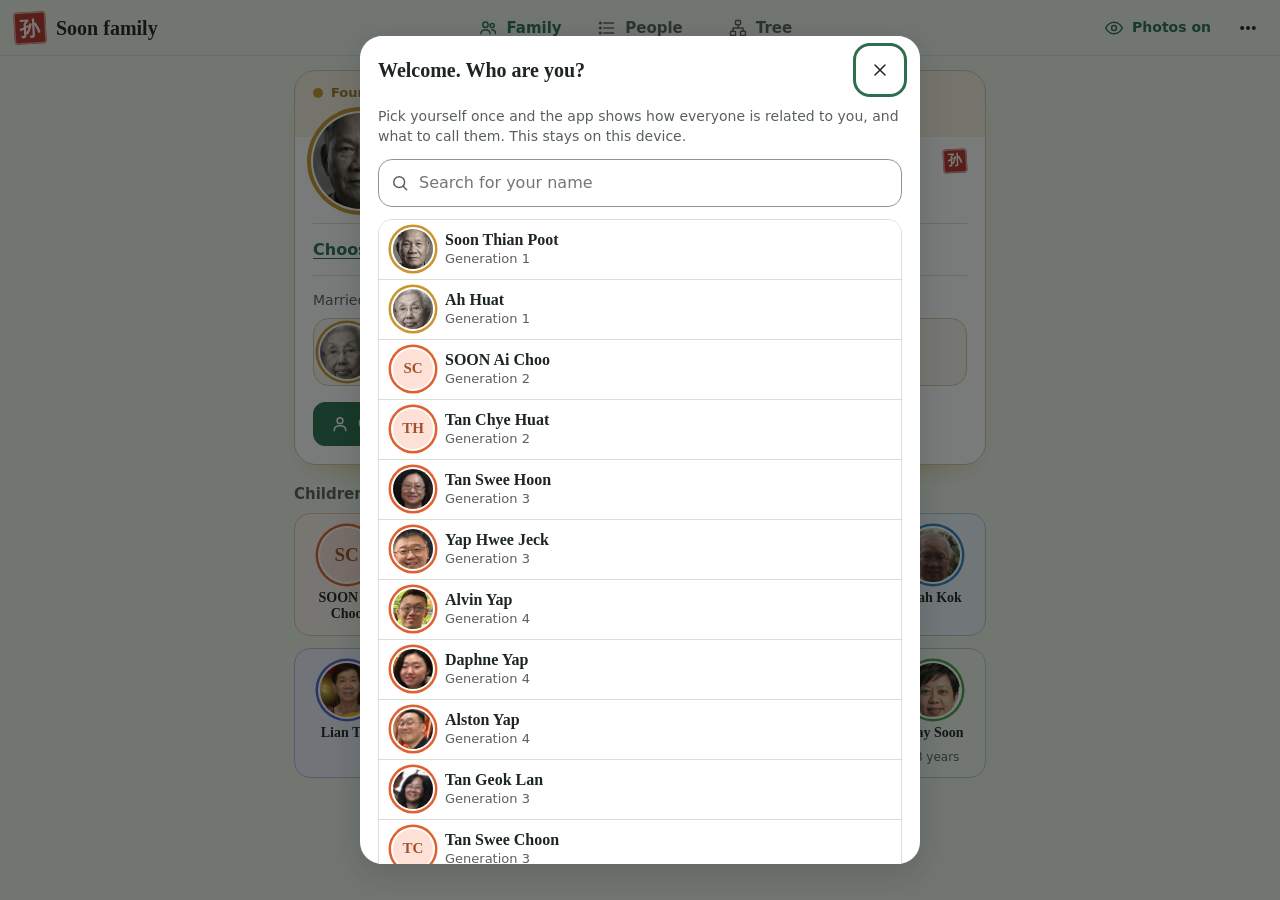
==== commit a016efd1: "Living tree view, branch colours, photos on, faces centred in every avatar Co-Authored-By: Claude Op" ====
--- a/index.html
+++ b/index.html
@@ -1,97 +1,99 @@
-<!DOCTYPE html>
-<html lang="en" data-theme="auto">
-<head>
-    <meta charset="UTF-8">
-    <meta name="viewport" content="width=device-width, initial-scale=1, viewport-fit=cover">
-    <title>Soon family</title>
-    <meta name="theme-color" content="#EEF1EC">
-    <meta name="description" content="The Soon family tree: find anyone, see how you are related, and what to call them.">
-    <link rel="manifest" href="manifest.webmanifest">
-    <link rel="icon" href="icon.svg" type="image/svg+xml">
-    <link rel="apple-touch-icon" href="icon.svg">
-    <link rel="stylesheet" href="styles.css">
-</head>
-<body>
-    <a class="skip-link" href="#main">Skip to content</a>
-
-    <header class="topbar">
-        <div class="brand"><span class="seal seal-lg" aria-hidden="true">孙</span><span class="brand-name">Soon family</span></div>
-        <div class="topbar-actions">
-            <button type="button" class="btn btn-quiet btn-compact" id="photosBtn" aria-pressed="false"></button>
-            <button type="button" class="icon-btn" id="menuBtn" aria-label="Menu" aria-haspopup="dialog">
-                <svg class="icon" viewBox="0 0 24 24" aria-hidden="true"><circle cx="5" cy="12" r="1.5" fill="currentColor"/><circle cx="12" cy="12" r="1.5" fill="currentColor"/><circle cx="19" cy="12" r="1.5" fill="currentColor"/></svg>
-            </button>
-        </div>
-    </header>
-
-    <main id="main" class="main">
-        <section id="view-family" class="view" aria-label="Family view"></section>
-
-        <section id="view-people" class="view" aria-label="People" hidden>
-            <h1 class="sr-only" data-focus-target>People</h1>
-            <div class="people-controls">
-                <div class="searchbox">
-                    <svg class="icon" viewBox="0 0 24 24" aria-hidden="true"><circle cx="11" cy="11" r="6.5"/><path d="M20 20l-4.2-4.2"/></svg>
-                    <input id="peopleSearch" type="search" placeholder="Search by name" autocomplete="off" aria-label="Search by name">
-                    <button type="button" class="icon-btn icon-btn-sm" id="peopleClear" aria-label="Clear search" hidden>
-                        <svg class="icon" viewBox="0 0 24 24" aria-hidden="true"><path d="M6 6l12 12M18 6L6 18"/></svg>
-                    </button>
-                </div>
-                <div class="chips" id="peopleChips" role="group" aria-label="Filter by group"></div>
-                <div class="people-tools">
-                    <select id="branchSelect" aria-label="Branch"></select>
-                    <div class="seg seg-sm" id="sortToggle" role="group" aria-label="Sort order">
-                        <button type="button" data-sort="tree">Tree order</button>
-                        <button type="button" data-sort="name">A to Z</button>
-                    </div>
-                </div>
-                <p class="count-line" id="peopleStatus" role="status" aria-live="polite"></p>
-            </div>
-            <ul class="people-list" id="peopleList"></ul>
-        </section>
-
-        <section id="view-tree" class="view view-tree" aria-label="Family tree" hidden>
-            <h1 class="sr-only" data-focus-target>Family tree</h1>
-            <div class="chips chips-scroll" id="treeChips" role="group" aria-label="Show a branch"></div>
-            <div class="tree-stage" id="treeStage" tabindex="0" role="region" aria-label="Family tree. Drag to move, pinch or scroll to zoom. Arrow keys move, plus and minus zoom.">
+<!DOCTYPE html>
+<html lang="en" data-theme="auto">
+<head>
+    <meta charset="UTF-8">
+    <meta name="viewport" content="width=device-width, initial-scale=1, viewport-fit=cover">
+    <title>Soon family</title>
+    <meta name="theme-color" content="#F2F4EC">
+    <meta name="description" content="The Soon family tree: find anyone, see how you are related, and what to call them.">
+    <link rel="manifest" href="manifest.webmanifest">
+    <link rel="icon" href="icon.svg" type="image/svg+xml">
+    <link rel="apple-touch-icon" href="icon.svg">
+    <link rel="stylesheet" href="styles.css">
+</head>
+<body>
+    <a class="skip-link" href="#main">Skip to content</a>
+
+    <header class="topbar">
+        <div class="brand"><span class="seal seal-lg" aria-hidden="true">孙</span><span class="brand-name">Soon family</span></div>
+        <div class="topbar-actions">
+            <button type="button" class="btn btn-quiet btn-compact" id="photosBtn" aria-pressed="false"></button>
+            <button type="button" class="icon-btn" id="menuBtn" aria-label="Menu" aria-haspopup="dialog">
+                <svg class="icon" viewBox="0 0 24 24" aria-hidden="true"><circle cx="5" cy="12" r="1.5" fill="currentColor"/><circle cx="12" cy="12" r="1.5" fill="currentColor"/><circle cx="19" cy="12" r="1.5" fill="currentColor"/></svg>
+            </button>
+        </div>
+    </header>
+
+    <main id="main" class="main">
+        <section id="view-family" class="view" aria-label="Family view"></section>
+
+        <section id="view-people" class="view" aria-label="People" hidden>
+            <h1 class="sr-only" data-focus-target>People</h1>
+            <div class="people-controls">
+                <div class="searchbox">
+                    <svg class="icon" viewBox="0 0 24 24" aria-hidden="true"><circle cx="11" cy="11" r="6.5"/><path d="M20 20l-4.2-4.2"/></svg>
+                    <input id="peopleSearch" type="search" placeholder="Search by name" autocomplete="off" aria-label="Search by name">
+                    <button type="button" class="icon-btn icon-btn-sm" id="peopleClear" aria-label="Clear search" hidden>
+                        <svg class="icon" viewBox="0 0 24 24" aria-hidden="true"><path d="M6 6l12 12M18 6L6 18"/></svg>
+                    </button>
+                </div>
+                <div class="chips" id="peopleChips" role="group" aria-label="Filter by group"></div>
+                <div class="people-tools">
+                    <select id="branchSelect" aria-label="Branch"></select>
+                    <div class="seg seg-sm" id="sortToggle" role="group" aria-label="Sort order">
+                        <button type="button" data-sort="tree">Tree order</button>
+                        <button type="button" data-sort="name">A to Z</button>
+                    </div>
+                </div>
+                <p class="count-line" id="peopleStatus" role="status" aria-live="polite"></p>
+            </div>
+            <ul class="people-list" id="peopleList"></ul>
+        </section>
+
+        <section id="view-tree" class="view view-tree" aria-label="Family tree" hidden>
+            <h1 class="sr-only" data-focus-target>Family tree</h1>
+            <div class="chips chips-scroll" id="treeChips" role="group" aria-label="Show a branch"></div>
+            <div class="tree-stage" id="treeStage" tabindex="0" role="region" aria-label="Family tree. Drag to move, pinch or scroll to zoom. Arrow keys move, plus and minus zoom.">
                 <div class="tree-canvas" id="treeCanvas"></div>
-                <div class="tree-controls">
-                    <button type="button" class="icon-btn icon-btn-solid" id="zoomInBtn" aria-label="Zoom in"><svg class="icon" viewBox="0 0 24 24" aria-hidden="true"><path d="M12 5v14M5 12h14"/></svg></button>
-                    <button type="button" class="icon-btn icon-btn-solid" id="zoomOutBtn" aria-label="Zoom out"><svg class="icon" viewBox="0 0 24 24" aria-hidden="true"><path d="M5 12h14"/></svg></button>
-                    <button type="button" class="icon-btn icon-btn-solid" id="fitBtn" aria-label="Fit to screen"><svg class="icon" viewBox="0 0 24 24" aria-hidden="true"><path d="M4 9V4h5M20 9V4h-5M4 15v5h5M20 15v5h-5"/></svg></button>
-                </div>
-            </div>
-        </section>
-    </main>
-
-    <nav class="tabbar" aria-label="Views">
-        <button type="button" class="tab" data-view="family">
-            <svg class="icon" viewBox="0 0 24 24" aria-hidden="true"><circle cx="9" cy="8" r="3.2"/><path d="M3.5 19c0-3 2.5-5 5.5-5s5.5 2 5.5 5"/><circle cx="17" cy="9" r="2.4"/><path d="M16.5 14.2c2.6.1 4.5 1.8 4.5 4.3"/></svg>
-            <span>Family</span>
-        </button>
-        <button type="button" class="tab" data-view="people">
-            <svg class="icon" viewBox="0 0 24 24" aria-hidden="true"><path d="M8 6h12M8 12h12M8 18h12"/><circle cx="4" cy="6" r="1"/><circle cx="4" cy="12" r="1"/><circle cx="4" cy="18" r="1"/></svg>
-            <span>People</span>
-        </button>
-        <button type="button" class="tab" data-view="tree">
-            <svg class="icon" viewBox="0 0 24 24" aria-hidden="true"><rect x="9" y="3" width="6" height="5" rx="1"/><rect x="3" y="16" width="6" height="5" rx="1"/><rect x="15" y="16" width="6" height="5" rx="1"/><path d="M12 8v4M6 16v-4h12v4"/></svg>
-            <span>Tree</span>
-        </button>
-    </nav>
-
-    <div id="toast" class="toast" popover="manual" role="status" aria-live="polite"></div>
-    <input type="file" id="importInput" accept="application/json,.json" hidden>
-
-    <dialog id="profileDlg" class="sheet" aria-label="Profile"></dialog>
-    <dialog id="editDlg" class="sheet" aria-label="Add or edit a person"></dialog>
-    <dialog id="photoDlg" class="sheet" aria-label="Family photos"></dialog>
-    <dialog id="meDlg" class="sheet" aria-label="Who are you"></dialog>
-    <dialog id="menuDlg" class="sheet" aria-label="Menu"></dialog>
-    <dialog id="infoDlg" class="sheet" aria-label="Information"></dialog>
-    <dialog id="quizDlg" class="sheet" aria-label="Photo quiz"></dialog>
-    <dialog id="confirmDlg" class="sheet sheet-small" aria-label="Confirm"></dialog>
-
-    <script src="core.js"></script>
-    <script src="app.js"></script>
-</body>
-</html>
+                <p class="t-from" id="treeFrom" hidden></p>
+                <div class="tree-controls">
+                    <button type="button" class="icon-btn icon-btn-solid" id="zoomInBtn" aria-label="Zoom in"><svg class="icon" viewBox="0 0 24 24" aria-hidden="true"><path d="M12 5v14M5 12h14"/></svg></button>
+                    <button type="button" class="icon-btn icon-btn-solid" id="zoomOutBtn" aria-label="Zoom out"><svg class="icon" viewBox="0 0 24 24" aria-hidden="true"><path d="M5 12h14"/></svg></button>
+                    <button type="button" class="icon-btn icon-btn-solid" id="fitBtn" aria-label="Fit to screen"><svg class="icon" viewBox="0 0 24 24" aria-hidden="true"><path d="M4 9V4h5M20 9V4h-5M4 15v5h5M20 15v5h-5"/></svg></button>
+                </div>
+            </div>
+        </section>
+    </main>
+
+    <nav class="tabbar" aria-label="Views">
+        <button type="button" class="tab" data-view="family">
+            <svg class="icon" viewBox="0 0 24 24" aria-hidden="true"><circle cx="9" cy="8" r="3.2"/><path d="M3.5 19c0-3 2.5-5 5.5-5s5.5 2 5.5 5"/><circle cx="17" cy="9" r="2.4"/><path d="M16.5 14.2c2.6.1 4.5 1.8 4.5 4.3"/></svg>
+            <span>Family</span>
+        </button>
+        <button type="button" class="tab" data-view="people">
+            <svg class="icon" viewBox="0 0 24 24" aria-hidden="true"><path d="M8 6h12M8 12h12M8 18h12"/><circle cx="4" cy="6" r="1"/><circle cx="4" cy="12" r="1"/><circle cx="4" cy="18" r="1"/></svg>
+            <span>People</span>
+        </button>
+        <button type="button" class="tab" data-view="tree">
+            <svg class="icon" viewBox="0 0 24 24" aria-hidden="true"><rect x="9" y="3" width="6" height="5" rx="1"/><rect x="3" y="16" width="6" height="5" rx="1"/><rect x="15" y="16" width="6" height="5" rx="1"/><path d="M12 8v4M6 16v-4h12v4"/></svg>
+            <span>Tree</span>
+        </button>
+    </nav>
+
+    <div id="toast" class="toast" popover="manual" role="status" aria-live="polite"></div>
+    <input type="file" id="importInput" accept="application/json,.json" hidden>
+
+    <dialog id="profileDlg" class="sheet" aria-label="Profile"></dialog>
+    <dialog id="editDlg" class="sheet" aria-label="Add or edit a person"></dialog>
+    <dialog id="photoDlg" class="sheet" aria-label="Family photos"></dialog>
+    <dialog id="meDlg" class="sheet" aria-label="Who are you"></dialog>
+    <dialog id="menuDlg" class="sheet" aria-label="Menu"></dialog>
+    <dialog id="infoDlg" class="sheet" aria-label="Information"></dialog>
+    <dialog id="quizDlg" class="sheet" aria-label="Photo quiz"></dialog>
+    <dialog id="confirmDlg" class="sheet sheet-small" aria-label="Confirm"></dialog>
+
+    <script src="photos.js"></script>
+    <script src="core.js"></script>
+    <script src="app.js"></script>
+</body>
+</html>
--- a/styles.css
+++ b/styles.css
@@ -1,24 +1,33 @@
 /* Soon family tree.
-   A family register: rice-paper ground, ink text, jade for actions, and a seal-red 孙 used for one thing only, the Soon bloodline. */
+   A living tree: leaf-tinted paper, ink text, forest green for actions, one colour per branch of the family,
+   gold for the founders, and a seal-red 孙 for the Soon bloodline. */
 
 :root {
-    --paper: #EEF1EC;
-    --paper-2: #E3E8E2;
+    --paper: #F2F4EC;
+    --paper-2: #E6EADF;
     --card: #FFFFFF;
-    --ink: #1C2321;
-    --stone: #55605B;
-    --line: #D5DBD5;
-    --line-strong: #8A958F;
-    --jade: #1F6F54;
-    --jade-text: #1F6F54;
-    --jade-ink: #174F3C;
-    --jade-soft: #D8E8E0;
-    --seal: #B3261E;
+    --ink: #1E2620;
+    --stone: #58615A;
+    --line: #DBE0D4;
+    --line-strong: #8D978F;
+    --jade: #2D6E4E;
+    --jade-text: #2D6E4E;
+    --jade-ink: #1D4D35;
+    --jade-soft: #DCEADF;
+    --seal: #B8322A;
     --seal-ink: #FFF6F0;
-    --danger: #B3261E;
-    --toast-bg: #1C2321;
+    --danger: #B8322A;
+    --gold: #C8952E;
+    --bark: #7A5638;
+    --leaf: #3F7D3A;
+    --ground: #CFDDBE;
+    --sky-top: #DCEBEE;
+    --sky-bottom: #F3F3E6;
+    --b0: #E0612F; --b1: #D99A1F; --b2: #96A52A; --b3: #1F9E78; --b4: #1997A6; --b5: #2D84C8;
+    --b6: #5363C9; --b7: #8656BF; --b8: #B84C97; --b9: #D84A68; --b10: #B56B3B; --b11: #4E9E4A;
+    --toast-bg: #1E2620;
     --toast-fg: #F2F5F1;
-    --toast-accent: #8FE0BE;
+    --toast-accent: #9BE3B6;
     --shadow: 0 10px 30px rgba(20, 30, 26, 0.18);
     --serif: "Iowan Old Style", "Palatino Linotype", Palatino, "Noto Serif", "Source Serif 4", Georgia, "Songti SC", "Noto Serif CJK SC", "STSong", "SimSun", serif;
     --sans: system-ui, -apple-system, "Segoe UI", Roboto, "Helvetica Neue", "PingFang SC", "Microsoft YaHei", sans-serif;
@@ -28,45 +37,19 @@
 }
 
 :root[data-theme="dark"] {
-    --paper: #121715;
-    --paper-2: #0D1210;
-    --card: #1B2320;
-    --ink: #E8EDE9;
-    --stone: #A3AEA8;
-    --line: #2C3732;
-    --line-strong: #6A7770;
-    --jade: #2A8465;
-    --jade-text: #6FCBA6;
-    --jade-ink: #BFEBD9;
-    --jade-soft: #22362E;
-    --seal: #C0392B;
-    --danger: #FF8A80;
-    --toast-bg: #E8EDE9;
-    --toast-fg: #121715;
-    --toast-accent: #1F6F54;
-    --shadow: 0 10px 30px rgba(0, 0, 0, 0.5);
+    --paper: #141A16; --paper-2: #0F1411; --card: #1D2520; --ink: #E8EDE9; --stone: #A5B0A9; --line: #2D3832; --line-strong: #6B7871;
+    --jade: #2F8660; --jade-text: #7BD3A6; --jade-ink: #C4EED8; --jade-soft: #22382D; --seal: #C9443A; --danger: #FF8A80;
+    --bark: #9C7550; --leaf: #5FA25A; --ground: #26341F; --sky-top: #132026; --sky-bottom: #171D17;
+    --toast-bg: #E8EDE9; --toast-fg: #141A16; --toast-accent: #2D6E4E; --shadow: 0 10px 30px rgba(0, 0, 0, 0.5);
     color-scheme: dark;
 }
 
 @media (prefers-color-scheme: dark) {
     :root[data-theme="auto"] {
-        --paper: #121715;
-        --paper-2: #0D1210;
-        --card: #1B2320;
-        --ink: #E8EDE9;
-        --stone: #A3AEA8;
-        --line: #2C3732;
-        --line-strong: #6A7770;
-        --jade: #2A8465;
-        --jade-text: #6FCBA6;
-        --jade-ink: #BFEBD9;
-        --jade-soft: #22362E;
-        --seal: #C0392B;
-        --danger: #FF8A80;
-        --toast-bg: #E8EDE9;
-        --toast-fg: #121715;
-        --toast-accent: #1F6F54;
-        --shadow: 0 10px 30px rgba(0, 0, 0, 0.5);
+        --paper: #141A16; --paper-2: #0F1411; --card: #1D2520; --ink: #E8EDE9; --stone: #A5B0A9; --line: #2D3832; --line-strong: #6B7871;
+        --jade: #2F8660; --jade-text: #7BD3A6; --jade-ink: #C4EED8; --jade-soft: #22382D; --seal: #C9443A; --danger: #FF8A80;
+        --bark: #9C7550; --leaf: #5FA25A; --ground: #26341F; --sky-top: #132026; --sky-bottom: #171D17;
+        --toast-bg: #E8EDE9; --toast-fg: #141A16; --toast-accent: #2D6E4E; --shadow: 0 10px 30px rgba(0, 0, 0, 0.5);
         color-scheme: dark;
     }
 }
@@ -197,15 +180,20 @@
 /* ---------- Avatars ---------- */
 
 .avatar {
-    display: inline-grid; place-items: center; flex: none; overflow: hidden; border-radius: 50%;
-    background: var(--jade-soft); color: var(--jade-ink); font-family: var(--serif); font-weight: 700;
+    position: relative; display: inline-grid; place-items: center; flex: none; overflow: hidden; border-radius: 50%;
+    --ring-c: var(--ring, var(--jade));
+    background: color-mix(in oklab, var(--ring-c) 20%, var(--card)); color: color-mix(in oklab, var(--ring-c) 70%, var(--ink));
+    font-family: var(--serif); font-weight: 700;
+    box-shadow: 0 0 0 2px var(--card), 0 0 0 calc(2px + var(--ring-w, 2.5px)) var(--ring, transparent);
 }
 .avatar img { width: 100%; height: 100%; object-fit: cover; display: block; }
 .avatar-sm { width: 40px; height: 40px; font-size: 15px; }
 .avatar-md { width: 54px; height: 54px; font-size: 19px; }
-.avatar-xl { width: 92px; height: 92px; font-size: 32px; }
-.is-past .avatar { background: var(--paper-2); color: var(--stone); }
-.is-past .avatar img { filter: grayscale(0.75); }
+.avatar-xl { width: 96px; height: 96px; font-size: 32px; --ring-w: 4px; }
+.avatar-adjust { width: 136px; height: 136px; font-size: 42px; --ring-w: 3px; cursor: grab; touch-action: none; }
+.avatar-adjust:active { cursor: grabbing; }
+.is-past .avatar, .avatar.is-past { background: var(--paper-2); color: var(--stone); }
+.is-past .avatar img, .avatar.is-past img { filter: grayscale(0.7); }
 
 /* ---------- Views ---------- */
 
@@ -220,7 +208,13 @@
 
 /* Family view */
 
-.focus-card { margin-top: 20px; background: var(--card); border: 1px solid var(--line); border-radius: 20px; padding: 18px; }
+.focus-card {
+    margin-top: 20px; padding: 14px 18px 18px; border-radius: 22px;
+    background: linear-gradient(color-mix(in oklab, var(--c) 16%, var(--card)) 0 66px, var(--card) 66px);
+    border: 1px solid color-mix(in oklab, var(--c) 35%, var(--line));
+    box-shadow: 0 14px 30px -20px color-mix(in oklab, var(--c) 70%, transparent);
+}
+.focus-branch { display: flex; align-items: center; gap: 8px; margin-bottom: 12px; font: 600 13px/1.2 var(--sans); color: color-mix(in oklab, var(--c) 75%, var(--ink)); }
 .focus-card:first-child { margin-top: 0; }
 .focus-top { display: flex; align-items: center; gap: 16px; }
 .focus-id { min-width: 0; flex: 1; }
@@ -239,15 +233,19 @@
 .focus-actions { display: flex; flex-wrap: wrap; gap: 10px; margin-top: 16px; }
 .is-past .focus-name, .is-past.focus-card .focus-name { color: var(--ink); }
 
-.tiles { display: grid; grid-template-columns: repeat(auto-fill, minmax(96px, 1fr)); gap: 10px; }
-.tiles-scroll { display: flex; overflow-x: auto; padding-bottom: 6px; scroll-snap-type: x proximity; }
+.tiles { display: grid; grid-template-columns: repeat(auto-fill, minmax(100px, 1fr)); gap: 12px; }
+.tiles-scroll { display: flex; overflow-x: auto; padding: 4px 2px 8px; scroll-snap-type: x proximity; }
 .tiles-scroll .tile { flex: 0 0 100px; scroll-snap-align: start; }
 .tiles-sm { grid-template-columns: repeat(auto-fill, minmax(84px, 1fr)); }
 
 .tile {
-    display: flex; flex-direction: column; align-items: center; gap: 6px; text-align: center;
-    min-height: 44px; padding: 12px 6px; background: var(--card); border: 1px solid var(--line); border-radius: 14px; color: inherit;
-}
+    display: flex; flex-direction: column; align-items: center; gap: 8px; text-align: center;
+    min-height: 44px; padding: 14px 6px 12px; color: inherit; border-radius: 16px;
+    background: color-mix(in oklab, var(--c, var(--jade)) 8%, var(--card));
+    border: 1px solid color-mix(in oklab, var(--c, var(--jade)) 28%, var(--line));
+    transition: transform 0.12s ease;
+}
+.tile:active, .row:active { transform: scale(0.97); }
 .tile-sm { padding: 8px 4px; gap: 4px; }
 .tile-name { font: 600 14px/1.2 var(--serif); display: -webkit-box; -webkit-line-clamp: 2; -webkit-box-orient: vertical; overflow: hidden; overflow-wrap: anywhere; }
 .tile-sub { font-size: 12px; line-height: 1.25; color: var(--stone); display: -webkit-box; -webkit-line-clamp: 2; -webkit-box-orient: vertical; overflow: hidden; }
@@ -299,45 +297,76 @@
 
 .view-tree { display: flex; flex-direction: column; height: calc(100dvh - var(--top) - var(--tab)); }
 .view-tree .chips { padding: 10px 14px; border-bottom: 1px solid var(--line); background: var(--paper); }
-.tree-stage { position: relative; flex: 1; overflow: hidden; touch-action: none; cursor: grab; background: var(--paper-2); }
+.tree-stage {
+    position: relative; flex: 1; overflow: hidden; touch-action: none; cursor: grab;
+    background: linear-gradient(var(--sky-top), var(--sky-bottom) 70%);
+}
 .tree-stage.is-panning { cursor: grabbing; }
 .tree-stage:focus-visible { outline-offset: -3px; }
-.tree-canvas { position: absolute; left: 0; top: 0; width: max-content; padding: 16px; transform-origin: 0 0; user-select: none; -webkit-user-select: none; }
-.tree-controls { position: absolute; right: 12px; bottom: 12px; display: grid; gap: 8px; }
-.t-from { color: var(--stone); font-size: 14px; margin: 0 0 10px; }
-
-.t-node { position: relative; display: flex; flex-direction: column; align-items: center; }
-.t-couple { display: flex; gap: 2px; padding: 4px; background: var(--card); border: 1px solid var(--line-strong); border-radius: 14px; }
-.t-card {
-    position: relative; width: 92px; display: flex; flex-direction: column; align-items: center; gap: 4px;
-    padding: 8px 4px; border: 0; border-radius: 10px; background: none; color: inherit; text-align: center;
-}
-.t-name { font: 600 13px/1.2 var(--serif); display: -webkit-box; -webkit-line-clamp: 2; -webkit-box-orient: vertical; overflow: hidden; overflow-wrap: anywhere; }
-.t-sub { font-size: 11px; color: var(--stone); line-height: 1.2; }
-.t-card.is-past .t-name { color: var(--stone); }
-.t-card.is-blood::after {
-    content: "孙"; position: absolute; top: 4px; right: 4px; width: 15px; height: 15px; display: grid; place-items: center;
-    background: var(--seal); color: var(--seal-ink); font: 700 10px/1 var(--serif); border-radius: 2px; transform: rotate(-3deg);
-}
-.t-fold {
-    position: relative; z-index: 1; display: inline-grid; place-items: center; min-width: 28px; height: 28px; padding: 0 8px; margin-top: 6px;
-    border-radius: 999px; border: 1px solid var(--line-strong); background: var(--card); color: var(--ink); font: 600 12px/1 var(--sans);
-}
-.t-fold .icon { width: 14px; height: 14px; }
-.t-fold.is-folded { background: var(--jade); border-color: var(--jade); color: #fff; }
-
-.t-children { position: relative; display: flex; justify-content: center; padding-top: 14px; }
-.t-children::before { content: ""; position: absolute; top: 0; left: 50%; height: 14px; border-left: 2px solid var(--line-strong); }
-.t-branch { position: relative; padding: 14px 6px 0; }
-.t-branch::before, .t-branch::after { content: ""; position: absolute; top: 0; width: 50%; height: 14px; border-top: 2px solid var(--line-strong); }
-.t-branch::before { right: 50%; }
-.t-branch::after { left: 50%; border-left: 2px solid var(--line-strong); }
-.t-branch:first-child::before, .t-branch:last-child::after { border: 0; }
-.t-branch:last-child::before { border-right: 2px solid var(--line-strong); border-radius: 0 6px 0 0; }
-.t-branch:first-child::after { border-radius: 6px 0 0 0; }
-.t-branch:only-child { padding-top: 14px; }
-.t-branch:only-child::before { display: none; }
-.t-branch:only-child::after { border-top: 0; border-radius: 0; }
+.tree-canvas { position: absolute; left: 0; top: 0; transform-origin: 0 0; user-select: none; -webkit-user-select: none; }
+.tree-controls { position: absolute; right: 12px; bottom: 12px; display: grid; gap: 8px; z-index: 3; }
+.t-from {
+    position: absolute; left: 12px; top: 10px; z-index: 3; padding: 6px 12px; border-radius: 999px;
+    background: var(--card); color: var(--stone); font-size: 13px; box-shadow: 0 2px 10px rgba(20, 30, 26, 0.12);
+}
+
+.t-svg { position: absolute; left: 0; top: 0; overflow: visible; }
+.t-ground { fill: var(--ground); }
+.t-gen {
+    position: absolute; left: 16px; padding: 4px 12px; border-radius: 999px; white-space: nowrap;
+    background: color-mix(in oklab, var(--card) 80%, transparent); color: var(--stone); font: 600 13px/1.3 var(--serif);
+}
+.t-gen span { color: var(--ink); margin-right: 4px; }
+
+.tn { position: absolute; z-index: 1; display: flex; align-items: flex-start; transform: translate(-50%, -36px); }
+.tn.is-root { transform: translate(-50%, -46px); }
+.tp {
+    position: relative; width: 96px; display: flex; flex-direction: column; align-items: center; gap: 7px;
+    padding: 0; border: 0; background: none; color: inherit; text-align: center;
+}
+.tp .avatar { transition: transform 0.15s ease; }
+.tp:active .avatar { transform: scale(0.94); }
+.avatar-tree { width: 72px; height: 72px; font-size: 24px; --ring-w: 3.5px; }
+.is-root .avatar-tree { width: 92px; height: 92px; font-size: 30px; --ring-w: 4px; }
+.tp-name {
+    max-width: 96px; padding: 3px 9px; border-radius: 10px; background: var(--card);
+    box-shadow: 0 0 0 1.5px color-mix(in oklab, var(--c) 45%, transparent), 0 3px 8px rgba(20, 30, 26, 0.1);
+    font: 600 13px/1.25 var(--serif); display: -webkit-box; -webkit-line-clamp: 2; -webkit-box-orient: vertical; overflow: hidden; overflow-wrap: anywhere;
+}
+.is-root .tp { width: 116px; }
+.is-root .tp-name { font-size: 15px; max-width: 116px; }
+.tp.is-past .tp-name { color: var(--stone); }
+.tp-seal {
+    position: absolute; top: -2px; right: 6px; width: 20px; height: 20px; display: grid; place-items: center; z-index: 1;
+    background: var(--seal); color: var(--seal-ink); font: 700 12px/1 var(--serif); border-radius: 3px; transform: rotate(-4deg);
+    box-shadow: 0 0 0 2px var(--card);
+}
+.tn-knot {
+    position: absolute; left: 50%; top: 36px; z-index: 2; width: 18px; height: 18px; border-radius: 50%;
+    transform: translate(-50%, -50%); background: var(--card); border: 3.5px solid var(--gold);
+}
+.is-root .tn-knot { top: 46px; width: 22px; height: 22px; }
+.t-bud {
+    position: absolute; z-index: 2; transform: translate(-50%, -50%); min-width: 48px; height: 32px; padding: 0 12px;
+    border-radius: 999px; border: 2.5px solid var(--card); background: var(--c); color: #fff;
+    font: 700 14px/1 var(--sans); box-shadow: 0 4px 12px color-mix(in oklab, var(--c) 45%, transparent);
+}
+.t-knot {
+    position: absolute; z-index: 2; transform: translate(-50%, -50%); width: 28px; height: 28px; display: grid; place-items: center;
+    padding: 0; border-radius: 50%; border: 2px solid var(--c); background: var(--card); color: var(--c);
+}
+.t-knot .icon { width: 14px; height: 14px; stroke-width: 2.4; }
+
+/* The one moment of motion: the tree grows in, generation by generation. */
+.tree-canvas.is-growing .tn, .tree-canvas.is-growing .t-bud { animation: grow-in 0.45s cubic-bezier(0.2, 0.9, 0.3, 1.2) backwards; animation-delay: calc(var(--d, 0) * 90ms + 80ms); }
+.tree-canvas.is-growing .t-svg { animation: fade-in 0.5s ease-out backwards; }
+@keyframes grow-in { from { opacity: 0; scale: 0.6; } }
+@keyframes fade-in { from { opacity: 0; } }
+
+.chip-branch { display: inline-flex; align-items: center; gap: 8px; }
+.chip-dot { width: 10px; height: 10px; border-radius: 50%; background: var(--c); flex: none; }
+.chip-branch.is-active { background: var(--c); border-color: var(--c); color: #fff; }
+.chip-branch.is-active .chip-dot { background: #fff; }
 
 /* ---------- Sheets ---------- */
 
@@ -423,12 +452,17 @@
 .seg input:checked + span, .seg button.is-active { background: var(--jade); color: #fff; font-weight: 600; }
 .seg input:focus-visible + span { outline: 3px solid var(--jade-text); outline-offset: -3px; }
 .seg-sm span, .seg-sm button { min-height: 38px; padding: 0 12px; font-size: 14px; }
-.photo-edit { display: flex; align-items: center; gap: 14px; margin-top: 8px; }
+.photo-edit { display: flex; flex-wrap: wrap; align-items: center; justify-content: center; gap: 16px; margin-top: 8px; }
+.photo-adjust { display: grid; justify-items: center; gap: 10px; }
+.photo-adjust .hint { margin: 0; }
+.zoom-row { display: flex; align-items: center; gap: 10px; font-size: 14px; color: var(--stone); }
+.zoom-row input { width: 150px; accent-color: var(--jade); }
 .photo-buttons { display: flex; flex-wrap: wrap; gap: 8px; }
 .photo-buttons .btn { min-height: 40px; font-size: 14px; padding: 0 12px; }
 .photo-grid { display: grid; grid-template-columns: repeat(auto-fill, minmax(84px, 1fr)); gap: 8px; }
 .photo-pick { display: grid; gap: 4px; padding: 6px; border: 1px solid var(--line); border-radius: 12px; background: var(--card); text-align: center; font-size: 12px; }
-.photo-pick img { width: 100%; aspect-ratio: 1; object-fit: cover; border-radius: 8px; }
+.pick-frame { position: relative; display: block; aspect-ratio: 1; overflow: hidden; border-radius: 50%; background: var(--paper-2); }
+.pick-frame img { width: 100%; height: 100%; object-fit: cover; display: block; }
 .photo-pick span { overflow: hidden; text-overflow: ellipsis; white-space: nowrap; }
 
 /* Stats, quiz */
@@ -443,7 +477,8 @@
 .bar > span { display: block; height: 100%; background: var(--jade); border-radius: 5px; }
 .bar-n { text-align: right; color: var(--stone); }
 
-.quiz-photo img { display: block; width: min(100%, 300px); aspect-ratio: 1; object-fit: cover; border-radius: 20px; margin: 6px auto 16px; background: var(--paper-2); }
+.quiz-photo { position: relative; width: min(100%, 300px); aspect-ratio: 1; overflow: hidden; border-radius: 50%; margin: 6px auto 16px; background: var(--paper-2); box-shadow: 0 0 0 4px var(--card), 0 0 0 8px var(--gold); }
+.quiz-photo img { width: 100%; height: 100%; object-fit: cover; display: block; }
 .quiz-options { display: grid; grid-template-columns: 1fr 1fr; gap: 10px; }
 .quiz-option { min-height: 56px; font-family: var(--serif); font-size: 16px; }
 .quiz-option.is-right { background: var(--jade); border-color: var(--jade); color: #fff; opacity: 1; }
@@ -479,8 +514,8 @@
     body.is-printing .view-tree { height: auto; }
     body.is-printing .tree-stage { height: var(--print-h); overflow: visible; background: #fff; }
     body.is-printing .tree-canvas { transform: scale(var(--print-scale)) !important; transform-origin: 0 0; padding: 0; }
-    .t-couple, .t-fold { border-color: #888; }
-    .t-fold { display: none; }
+    .t-knot, .t-bud { display: none !important; }
+    body.is-printing .tree-stage { background: #fff; }
 }
 
 @media (prefers-reduced-motion: reduce) {
